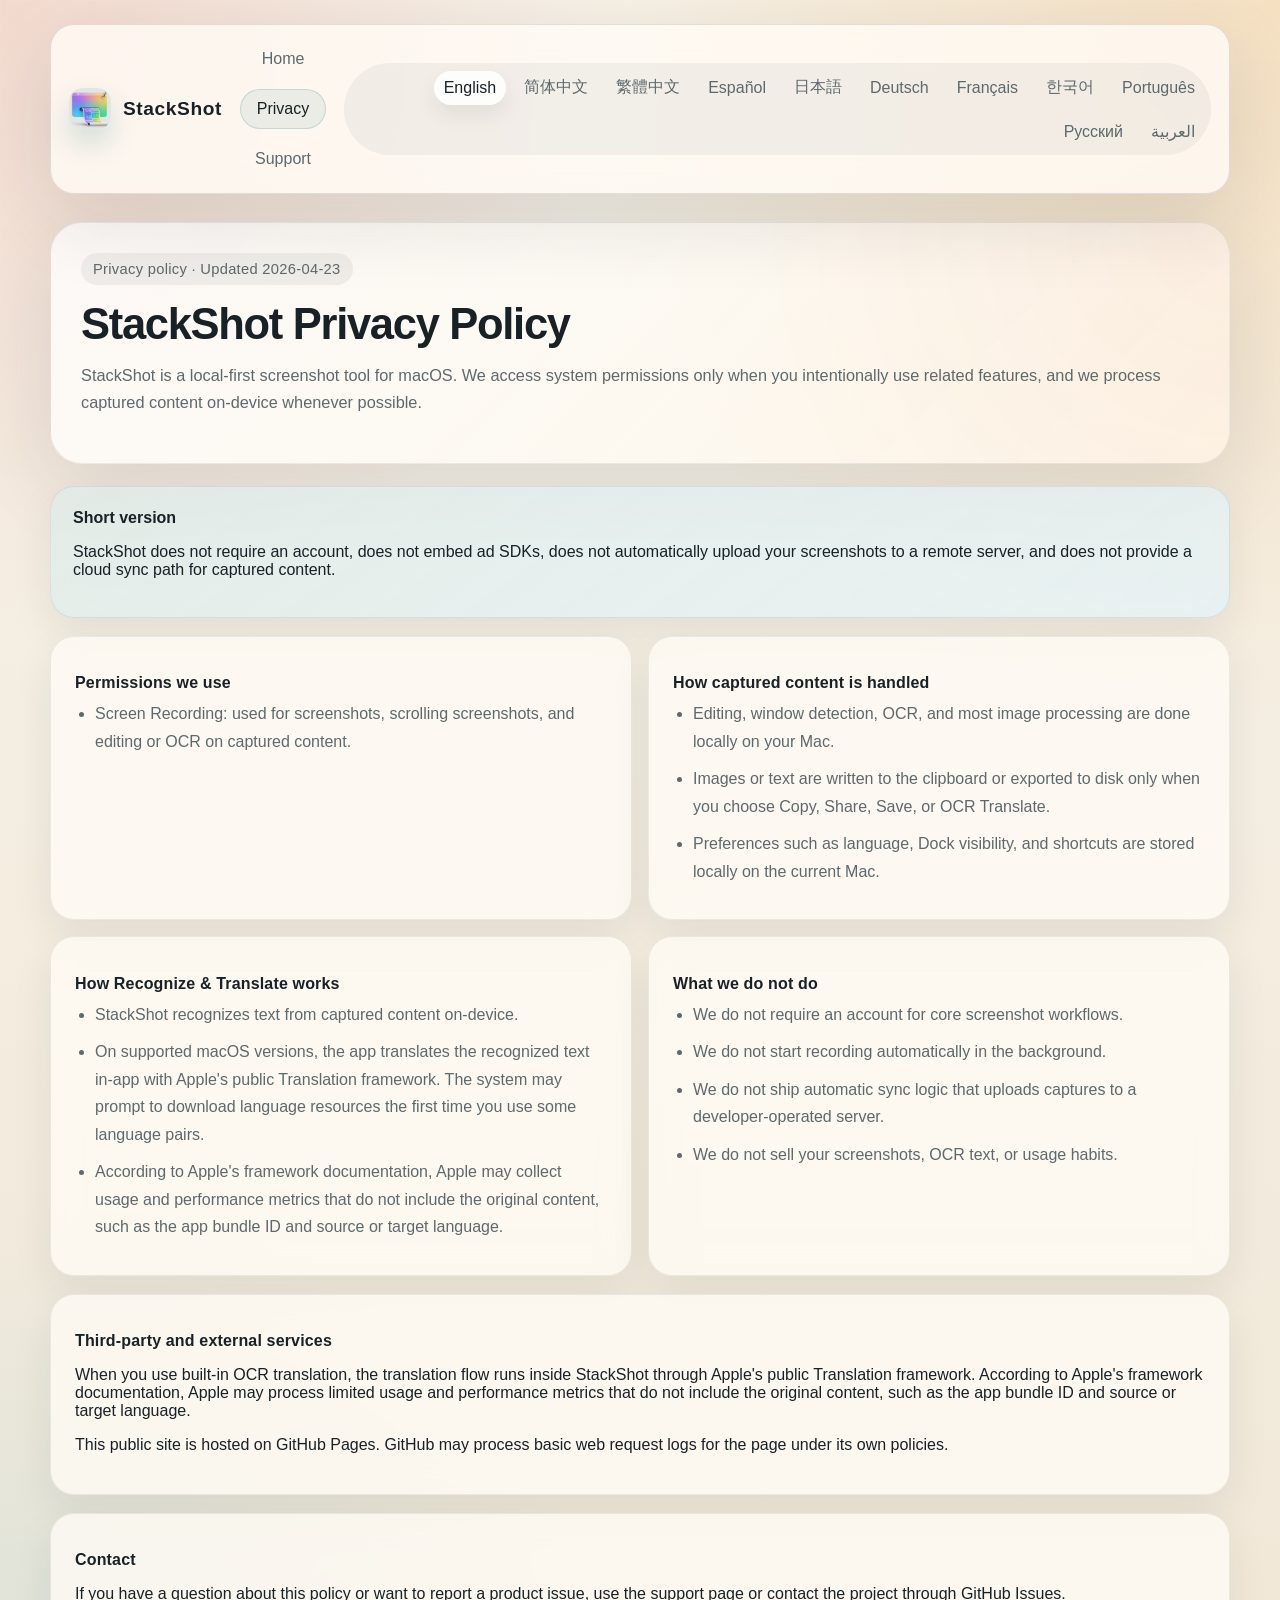
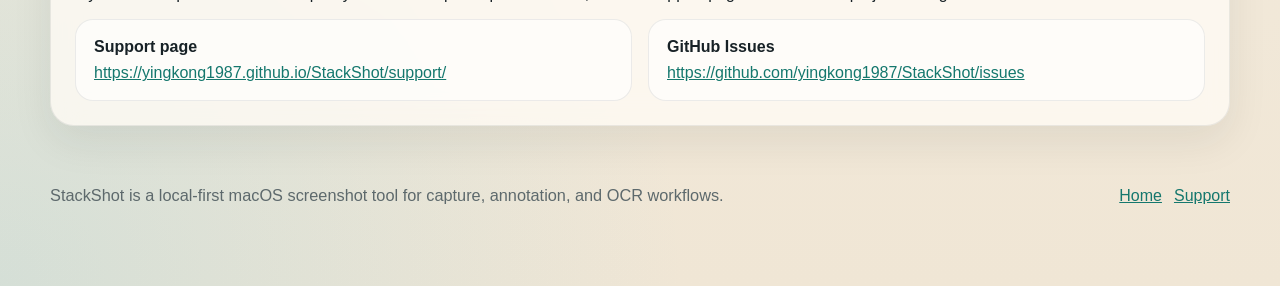
==== docs/privacy/index.html @ 7da74eba "feat: add Arabic site localization and reload language switching Agent-Logs-Url: https://github.com/" ====
<!doctype html>
<html lang="en">
<head>
  <meta charset="utf-8">
  <meta name="viewport" content="width=device-width, initial-scale=1">
  <meta name="description" content="Official StackShot privacy policy and public information.">
  <title>StackShot | Privacy Policy</title>
  <link rel="stylesheet" href="../assets/site.css">
  <script defer src="../assets/site.js"></script>
</head>
<body data-page="privacy" data-title-zh-Hans="StackShot | 隐私政策" data-title-zh-Hant="StackShot | 隱私政策" data-title-en="StackShot | Privacy Policy" data-title-es-ES="StackShot | Política de privacidad" data-title-ja="StackShot | プライバシーポリシー" data-title-de="StackShot | Datenschutzrichtlinie" data-title-fr="StackShot | Politique de confidentialité" data-title-ko="StackShot | 개인정보 처리방침" data-title-pt-BR="StackShot | Política de privacidade" data-title-ru="StackShot | Политика конфиденциальности" data-title-ar="StackShot | سياسة الخصوصية">
  <div class="page-shell">
    <header class="topbar">
      <a class="brand" href="../" data-lang-link>
        <span class="brand-logo"><img src="../assets/stackshot-logo.png" alt="StackShot logo"></span>
        <span class="brand-wordmark">StackShot</span>
      </a>
      <nav class="site-nav" aria-label="Primary">
        <a class="nav-link" href="../" data-lang-link data-copy-key="home">Home</a>
        <a class="nav-link" href="./" data-lang-link data-copy-key="privacy" aria-current="page">Privacy</a>
        <a class="nav-link" href="../support/" data-lang-link data-copy-key="support">Support</a>
      </nav>
      <div class="lang-switcher" data-language-switcher role="group" aria-label="Switch language">
        <span class="sr-only">Language</span>
        <button class="language-button" type="button" data-set-lang="en">English</button>
        <button class="language-button" type="button" data-set-lang="zh-Hans">简体中文</button>
        <button class="language-button" type="button" data-set-lang="zh-Hant">繁體中文</button>
        <button class="language-button" type="button" data-set-lang="es-ES">Español</button>
        <button class="language-button" type="button" data-set-lang="ja">日本語</button>
        <button class="language-button" type="button" data-set-lang="de">Deutsch</button>
        <button class="language-button" type="button" data-set-lang="fr">Français</button>
        <button class="language-button" type="button" data-set-lang="ko">한국어</button>
        <button class="language-button" type="button" data-set-lang="pt-BR">Português</button>
        <button class="language-button" type="button" data-set-lang="ru">Русский</button>
        <button class="language-button" type="button" data-set-lang="ar">العربية</button>
      </div>
    </header>

    <main>
      <section class="lang-panel" data-lang-panel="zh-Hans" hidden>
        <div class="page-heading">
          <div class="eyebrow">隐私政策 · 更新于 2026-04-23</div>
          <h1>StackShot 隐私政策</h1>
          <p>StackShot 是一款面向 macOS 的本地优先截图工具。我们尽量只在你主动触发相关功能时访问系统权限，并优先在设备本机处理截图内容。</p>
        </div>
        <section class="page-layout">
          <article class="callout">
            <strong>简要结论</strong>
            <p>StackShot 不要求创建账户，不内置广告 SDK，不自动把你的截图上传到远程服务器，也不提供网络同步截图内容的机制。</p>
          </article>
          <div class="policy-grid">
            <article class="policy-block">
              <h2>我们访问哪些权限</h2>
              <ul class="policy-list">
                <li>屏幕录制：用于截图、滚动截图，以及对已捕获内容进行后续编辑和 OCR。</li>
              </ul>
            </article>
            <article class="policy-block">
              <h2>我们如何处理截图内容</h2>
              <ul class="policy-list">
                <li>截图编辑、窗口识别、OCR 和大部分图像处理默认都在本机完成。</li>
                <li>只有在你点击复制、分享、保存或 OCR 翻译时，应用才会把图像或文字写入剪贴板或导出到你选择的位置。</li>
                <li>偏好设置例如语言、Dock 显示和快捷键只保存在当前 Mac 的本地偏好中。</li>
              </ul>
            </article>
            <article class="policy-block">
              <h2>“识别并翻译”如何工作</h2>
              <ul class="policy-list">
                <li>StackShot 会先在设备上识别截图中的文字。</li>
                <li>在支持的 macOS 版本中，应用会通过 Apple 官方 Translation 框架在应用内完成翻译；首次使用某些语言对时，系统可能提示下载语言资源。</li>
                <li>根据 Apple 的框架说明，Apple 可能会收集不包含原文内容的使用与性能指标，例如 App Bundle ID 与源/目标语言。</li>
              </ul>
            </article>
            <article class="policy-block">
              <h2>我们不会做的事</h2>
              <ul class="policy-list">
                <li>不会要求你注册账户来使用基本截图功能。</li>
                <li>不会在后台自动开始录屏。</li>
                <li>不会内置把截图上传到开发者服务器的自动同步逻辑。</li>
                <li>不会出售你的截图、OCR 文本或使用习惯数据。</li>
              </ul>
            </article>
          </div>
          <article class="page-panel">
            <h2>第三方与外部服务</h2>
            <p>当你使用内置 OCR 翻译时，翻译流程由 Apple 官方 Translation 框架在应用内执行。根据 Apple 的框架说明，Apple 可能处理不包含原文内容的使用与性能指标，例如 App Bundle ID 与源/目标语言。</p>
            <p>本公开页面托管在 GitHub Pages 上。访问本页面时，GitHub 可能会依据其自身政策处理基础的网页请求日志。</p>
          </article>
          <article class="page-panel">
            <h2>联系我们</h2>
            <p>如果你对本隐私政策有疑问，或需要提交与使用体验相关的问题，请访问支持页或通过 GitHub Issues 联系。</p>
            <div class="quick-links">
              <div class="link-card"><strong>支持页</strong><a href="https://yingkong1987.github.io/StackShot/support/">https://yingkong1987.github.io/StackShot/support/</a></div>
              <div class="link-card"><strong>GitHub Issues</strong><a href="https://github.com/yingkong1987/StackShot/issues">https://github.com/yingkong1987/StackShot/issues</a></div>
            </div>
          </article>
        </section>
      </section>

      <section class="lang-panel" data-lang-panel="zh-Hant" hidden>
        <div class="page-heading">
          <div class="eyebrow">隱私政策 · 更新於 2026-04-23</div>
          <h1>StackShot 隱私政策</h1>
          <p>StackShot 是一款面向 macOS 的本機優先截圖工具。我們只在你主動使用相關功能時存取系統權限，並優先在裝置本機處理截圖內容。</p>
        </div>
        <section class="page-layout">
          <article class="callout">
            <strong>簡要結論</strong>
            <p>StackShot 不要求建立帳號，不內建廣告 SDK，不會自動把你的截圖上傳到遠端伺服器，也不提供網路同步截圖內容的機制。</p>
          </article>
          <div class="policy-grid">
            <article class="policy-block">
              <h2>我們會使用哪些權限</h2>
              <ul class="policy-list">
                <li>螢幕錄製：用於截圖、捲動截圖，以及對已擷取內容進行後續編輯與 OCR。</li>
              </ul>
            </article>
            <article class="policy-block">
              <h2>我們如何處理截圖內容</h2>
              <ul class="policy-list">
                <li>截圖編輯、視窗辨識、OCR 與大部分影像處理預設都在本機完成。</li>
                <li>只有當你點擊複製、分享、儲存或 OCR 翻譯時，App 才會把影像或文字寫入剪貼簿，或匯出到你選擇的位置。</li>
                <li>偏好設定例如語言、Dock 顯示與快捷鍵只保存在目前這台 Mac 的本地偏好中。</li>
              </ul>
            </article>
            <article class="policy-block">
              <h2>「辨識並翻譯」如何運作</h2>
              <ul class="policy-list">
                <li>StackShot 會先在裝置上辨識截圖中的文字。</li>
                <li>在支援的 macOS 版本中，App 會透過 Apple 官方 Translation 框架在 App 內完成翻譯；首次使用某些語言配對時，系統可能提示下載語言資源。</li>
                <li>依 Apple 的框架說明，Apple 可能收集不包含原文內容的使用與效能指標，例如 App Bundle ID 與來源／目標語言。</li>
              </ul>
            </article>
            <article class="policy-block">
              <h2>我們不會做的事</h2>
              <ul class="policy-list">
                <li>不會要求你建立帳號才能使用基本截圖功能。</li>
                <li>不會在背景自動開始錄屏。</li>
                <li>不會內建把截圖上傳到開發者伺服器的自動同步邏輯。</li>
                <li>不會出售你的截圖、OCR 文字或使用習慣資料。</li>
              </ul>
            </article>
          </div>
          <article class="page-panel">
            <h2>第三方與外部服務</h2>
            <p>當你使用內建 OCR 翻譯時，翻譯流程會由 Apple 官方 Translation 框架在 App 內執行。依 Apple 的框架說明，Apple 可能處理不包含原文內容的使用與效能指標，例如 App Bundle ID 與來源／目標語言。</p>
            <p>本公開頁面託管於 GitHub Pages。造訪本頁面時，GitHub 可能會依其政策處理基礎的網頁請求日誌。</p>
          </article>
          <article class="page-panel">
            <h2>聯絡我們</h2>
            <p>如果你對這份隱私政策有疑問，或需要提交與使用體驗相關的問題，請造訪支援頁，或透過 GitHub Issues 聯絡。</p>
            <div class="quick-links">
              <div class="link-card"><strong>支援頁</strong><a href="https://yingkong1987.github.io/StackShot/support/">https://yingkong1987.github.io/StackShot/support/</a></div>
              <div class="link-card"><strong>GitHub Issues</strong><a href="https://github.com/yingkong1987/StackShot/issues">https://github.com/yingkong1987/StackShot/issues</a></div>
            </div>
          </article>
        </section>
      </section>

      <section class="lang-panel" data-lang-panel="en" hidden>
        <div class="page-heading">
          <div class="eyebrow">Privacy policy · Updated 2026-04-23</div>
          <h1>StackShot Privacy Policy</h1>
          <p>StackShot is a local-first screenshot tool for macOS. We access system permissions only when you intentionally use related features, and we process captured content on-device whenever possible.</p>
        </div>
        <section class="page-layout">
          <article class="callout">
            <strong>Short version</strong>
            <p>StackShot does not require an account, does not embed ad SDKs, does not automatically upload your screenshots to a remote server, and does not provide a cloud sync path for captured content.</p>
          </article>
          <div class="policy-grid">
            <article class="policy-block">
              <h2>Permissions we use</h2>
              <ul class="policy-list">
                <li>Screen Recording: used for screenshots, scrolling screenshots, and editing or OCR on captured content.</li>
              </ul>
            </article>
            <article class="policy-block">
              <h2>How captured content is handled</h2>
              <ul class="policy-list">
                <li>Editing, window detection, OCR, and most image processing are done locally on your Mac.</li>
                <li>Images or text are written to the clipboard or exported to disk only when you choose Copy, Share, Save, or OCR Translate.</li>
                <li>Preferences such as language, Dock visibility, and shortcuts are stored locally on the current Mac.</li>
              </ul>
            </article>
            <article class="policy-block">
              <h2>How Recognize &amp; Translate works</h2>
              <ul class="policy-list">
                <li>StackShot recognizes text from captured content on-device.</li>
                <li>On supported macOS versions, the app translates the recognized text in-app with Apple's public Translation framework. The system may prompt to download language resources the first time you use some language pairs.</li>
                <li>According to Apple's framework documentation, Apple may collect usage and performance metrics that do not include the original content, such as the app bundle ID and source or target language.</li>
              </ul>
            </article>
            <article class="policy-block">
              <h2>What we do not do</h2>
              <ul class="policy-list">
                <li>We do not require an account for core screenshot workflows.</li>
                <li>We do not start recording automatically in the background.</li>
                <li>We do not ship automatic sync logic that uploads captures to a developer-operated server.</li>
                <li>We do not sell your screenshots, OCR text, or usage habits.</li>
              </ul>
            </article>
          </div>
          <article class="page-panel">
            <h2>Third-party and external services</h2>
            <p>When you use built-in OCR translation, the translation flow runs inside StackShot through Apple's public Translation framework. According to Apple's framework documentation, Apple may process limited usage and performance metrics that do not include the original content, such as the app bundle ID and source or target language.</p>
            <p>This public site is hosted on GitHub Pages. GitHub may process basic web request logs for the page under its own policies.</p>
          </article>
          <article class="page-panel">
            <h2>Contact</h2>
            <p>If you have a question about this policy or want to report a product issue, use the support page or contact the project through GitHub Issues.</p>
            <div class="quick-links">
              <div class="link-card"><strong>Support page</strong><a href="https://yingkong1987.github.io/StackShot/support/">https://yingkong1987.github.io/StackShot/support/</a></div>
              <div class="link-card"><strong>GitHub Issues</strong><a href="https://github.com/yingkong1987/StackShot/issues">https://github.com/yingkong1987/StackShot/issues</a></div>
            </div>
          </article>
        </section>
      </section>

      <section class="lang-panel" data-lang-panel="ja" hidden>
        <div class="page-heading">
          <div class="eyebrow">プライバシーポリシー · 更新日 2026-04-23</div>
          <h1>StackShot プライバシーポリシー</h1>
          <p>StackShot は macOS 向けのローカル優先スクリーンショットツールです。関連機能をあなたが使うときだけシステム権限にアクセスし、可能な限り取得した内容をデバイス上で処理します。</p>
        </div>
        <section class="page-layout">
          <article class="callout">
            <strong>要点</strong>
            <p>StackShot はアカウント登録を要求せず、広告 SDK を組み込まず、取得したスクリーンショットを自動的に遠隔サーバーへ送信せず、クラウド同期機能も提供しません。</p>
          </article>
          <div class="policy-grid">
            <article class="policy-block">
              <h2>使用する権限</h2>
              <ul class="policy-list">
                <li>画面収録: スクリーンショット、スクロールキャプチャ、取得済み画像の編集や OCR に使用します。</li>
              </ul>
            </article>
            <article class="policy-block">
              <h2>取得した内容の扱い</h2>
              <ul class="policy-list">
                <li>編集、ウインドウ判定、OCR、ほとんどの画像処理はこの Mac 上で完結します。</li>
                <li>画像や文字をクリップボードへ書き込んだり、保存先へ書き出したりするのは、コピー、共有、保存、OCR 翻訳をあなたが選んだときだけです。</li>
                <li>言語設定、Dock 表示、ショートカットなどの設定は現在の Mac のローカル設定として保存されます。</li>
              </ul>
            </article>
            <article class="policy-block">
              <h2>「認識して翻訳」の動作</h2>
              <ul class="policy-list">
                <li>StackShot は取得した内容の文字をデバイス上で認識します。</li>
                <li>対応する macOS バージョンでは、Apple の公開 Translation フレームワークを使ってアプリ内で翻訳します。言語の組み合わせによっては、初回に言語リソースのダウンロードを求められる場合があります。</li>
                <li>Apple の説明によると、Apple は元の内容を含まない利用状況や性能指標（アプリの Bundle ID、元言語／対象言語など）を収集する場合があります。</li>
              </ul>
            </article>
            <article class="policy-block">
              <h2>行わないこと</h2>
              <ul class="policy-list">
                <li>基本的なスクリーンショット機能のためにアカウント作成を求めません。</li>
                <li>バックグラウンドで自動的に録画を始めません。</li>
                <li>取得内容を開発者運営サーバーへ自動アップロードする同期ロジックを組み込みません。</li>
                <li>スクリーンショット、OCR テキスト、利用傾向を販売しません。</li>
              </ul>
            </article>
          </div>
          <article class="page-panel">
            <h2>外部サービスについて</h2>
            <p>内蔵 OCR 翻訳を使う場合、翻訳処理は Apple の公開 Translation フレームワークを通じてアプリ内で行われます。Apple の説明によると、Apple は元の内容を含まない利用状況や性能指標（アプリの Bundle ID、元言語／対象言語など）を処理する場合があります。</p>
            <p>この公開サイトは GitHub Pages でホストされています。ページ閲覧時には、GitHub が自社ポリシーに従って基本的な Web リクエストログを処理する場合があります。</p>
          </article>
          <article class="page-panel">
            <h2>お問い合わせ</h2>
            <p>このポリシーについて質問がある場合や、製品上の問題を報告したい場合は、サポートページまたは GitHub Issues を利用してください。</p>
            <div class="quick-links">
              <div class="link-card"><strong>サポートページ</strong><a href="https://yingkong1987.github.io/StackShot/support/">https://yingkong1987.github.io/StackShot/support/</a></div>
              <div class="link-card"><strong>GitHub Issues</strong><a href="https://github.com/yingkong1987/StackShot/issues">https://github.com/yingkong1987/StackShot/issues</a></div>
            </div>
          </article>
        </section>
      </section>

      <section class="lang-panel" data-lang-panel="es-ES" hidden>
        <div class="page-heading">
          <div class="eyebrow">Política de privacidad · Actualizada 2026-04-23</div>
          <h1>Política de privacidad de StackShot</h1>
          <p>StackShot es una herramienta de capturas local-first para macOS. Accedemos a permisos del sistema solo cuando usas funciones relacionadas de forma intencionada y procesamos el contenido capturado en el dispositivo siempre que es posible.</p>
        </div>
        <section class="page-layout">
          <article class="callout">
            <strong>Resumen</strong>
            <p>StackShot no requiere una cuenta, no integra SDK publicitarios, no sube automáticamente tus capturas a un servidor remoto y no ofrece sincronización en la nube para el contenido capturado.</p>
          </article>
          <div class="policy-grid">
            <article class="policy-block">
              <h2>Permisos que usamos</h2>
              <ul class="policy-list">
                <li>Grabación de pantalla: se usa para capturas, capturas con desplazamiento y edición u OCR sobre el contenido capturado.</li>
              </ul>
            </article>
            <article class="policy-block">
              <h2>Cómo se maneja el contenido capturado</h2>
              <ul class="policy-list">
                <li>La edición, la detección de ventanas, el OCR y la mayor parte del procesamiento de imagen se realizan localmente en tu Mac.</li>
                <li>Las imágenes o el texto solo se escriben en el portapapeles o se exportan al disco cuando eliges Copiar, Compartir, Guardar o Traducir con OCR.</li>
                <li>Preferencias como idioma, visibilidad del Dock y atajos se guardan localmente en el Mac actual.</li>
              </ul>
            </article>
            <article class="policy-block">
              <h2>Cómo funciona Reconocer y traducir</h2>
              <ul class="policy-list">
                <li>StackShot reconoce en el dispositivo el texto del contenido capturado.</li>
                <li>En las versiones compatibles de macOS, la app traduce el texto reconocido dentro de la aplicación con el framework público Translation de Apple. El sistema puede pedir descargar recursos de idioma la primera vez que uses algunos pares.</li>
                <li>Según la documentación del framework de Apple, Apple puede recopilar métricas de uso y rendimiento que no incluyen el contenido original, como el identificador del bundle y el idioma de origen o destino.</li>
              </ul>
            </article>
            <article class="policy-block">
              <h2>Lo que no hacemos</h2>
              <ul class="policy-list">
                <li>No exigimos una cuenta para los flujos básicos de capturas.</li>
                <li>No empezamos a grabar automáticamente en segundo plano.</li>
                <li>No incorporamos lógica de sincronización automática que suba las capturas a un servidor operado por el desarrollador.</li>
                <li>No vendemos tus capturas, el texto OCR ni tus hábitos de uso.</li>
              </ul>
            </article>
          </div>
          <article class="page-panel">
            <h2>Servicios externos y de terceros</h2>
            <p>Cuando usas la traducción OCR integrada, el flujo se ejecuta dentro de StackShot mediante el framework público Translation de Apple. Según la documentación de Apple, Apple puede procesar métricas limitadas de uso y rendimiento que no incluyen el contenido original, como el identificador del bundle y el idioma de origen o destino.</p>
            <p>Este sitio público está alojado en GitHub Pages. GitHub puede procesar registros básicos de solicitudes web bajo sus propias políticas.</p>
          </article>
          <article class="page-panel">
            <h2>Contacto</h2>
            <p>Si tienes una pregunta sobre esta política o quieres informar de un problema del producto, usa la página de soporte o contacta con el proyecto a través de GitHub Issues.</p>
            <div class="quick-links">
              <div class="link-card"><strong>Página de soporte</strong><a href="https://yingkong1987.github.io/StackShot/support/">https://yingkong1987.github.io/StackShot/support/</a></div>
              <div class="link-card"><strong>GitHub Issues</strong><a href="https://github.com/yingkong1987/StackShot/issues">https://github.com/yingkong1987/StackShot/issues</a></div>
            </div>
          </article>
        </section>
      </section>


      <section class="lang-panel" data-lang-panel="de" hidden>
        <div class="page-heading">
          <div class="eyebrow">Datenschutzrichtlinie · Aktualisiert am 2026-04-23</div>
          <h1>StackShot Datenschutzrichtlinie</h1>
          <p>StackShot ist ein lokal orientiertes Screenshot-Tool für macOS. Wir greifen nur dann auf Systemberechtigungen zu, wenn du die entsprechenden Funktionen bewusst nutzt, und verarbeiten erfasste Inhalte nach Möglichkeit auf dem Gerät.</p>
        </div>
        <section class="page-layout">
          <article class="callout">
            <strong>Kurzfassung</strong>
            <p>StackShot verlangt kein Konto, bindet keine Werbe-SDKs ein, lädt deine Screenshots nicht automatisch auf einen entfernten Server hoch und bietet keinen Cloud-Sync-Pfad für erfasste Inhalte.</p>
          </article>
          <div class="policy-grid">
            <article class="policy-block">
              <h2>Welche Berechtigungen wir verwenden</h2>
              <ul class="policy-list">
                <li>Bildschirmaufnahme: für Screenshots, Scroll-Screenshots sowie Bearbeitung oder OCR auf erfassten Inhalten.</li>
              </ul>
            </article>
            <article class="policy-block">
              <h2>Wie erfasste Inhalte behandelt werden</h2>
              <ul class="policy-list">
                <li>Bearbeitung, Fenstererkennung, OCR und der Großteil der Bildverarbeitung erfolgen lokal auf deinem Mac.</li>
                <li>Bilder oder Text werden nur dann in die Zwischenablage geschrieben oder auf den Datenträger exportiert, wenn du Kopieren, Teilen, Sichern oder OCR-Übersetzen auswählst.</li>
                <li>Einstellungen wie Sprache, Dock-Sichtbarkeit und Kurzbefehle werden lokal auf dem aktuellen Mac gespeichert.</li>
              </ul>
            </article>
            <article class="policy-block">
              <h2>Wie Erkennen und Übersetzen funktioniert</h2>
              <ul class="policy-list">
                <li>StackShot erkennt Text aus erfassten Inhalten direkt auf dem Gerät.</li>
                <li>Auf unterstützten macOS-Versionen übersetzt die App den erkannten Text in der App mit Apples öffentlichem Translation-Framework. Beim ersten Verwenden mancher Sprachpaare kann das System Sprachressourcen herunterladen wollen.</li>
                <li>Laut Apples Dokumentation kann Apple Nutzungs- und Leistungsmetriken erfassen, die den ursprünglichen Inhalt nicht enthalten, etwa die Bundle-ID der App sowie Quell- oder Zielsprache.</li>
              </ul>
            </article>
            <article class="policy-block">
              <h2>Was wir nicht tun</h2>
              <ul class="policy-list">
                <li>Wir verlangen kein Konto für zentrale Screenshot-Abläufe.</li>
                <li>Wir starten keine Aufzeichnung automatisch im Hintergrund.</li>
                <li>Wir liefern keine automatische Synchronisationslogik aus, die Aufnahmen auf einen von Entwicklern betriebenen Server hochlädt.</li>
                <li>Wir verkaufen weder deine Screenshots noch OCR-Text oder Nutzungsgewohnheiten.</li>
              </ul>
            </article>
          </div>
          <article class="page-panel">
            <h2>Drittanbieter und externe Dienste</h2>
            <p>Wenn du die integrierte OCR-Übersetzung nutzt, läuft der Übersetzungsvorgang innerhalb von StackShot über Apples öffentliches Translation-Framework. Laut Apples Dokumentation kann Apple begrenzte Nutzungs- und Leistungsmetriken verarbeiten, die den ursprünglichen Inhalt nicht enthalten, etwa die Bundle-ID der App sowie Quell- oder Zielsprache.</p>
            <p>Diese öffentliche Website wird auf GitHub Pages gehostet. GitHub kann unter seinen eigenen Richtlinien grundlegende Web-Anfrageprotokolle verarbeiten.</p>
          </article>
          <article class="page-panel">
            <h2>Kontakt</h2>
            <p>Wenn du eine Frage zu dieser Richtlinie hast oder ein Produktproblem melden möchtest, nutze die Support-Seite oder kontaktiere das Projekt über GitHub Issues.</p>
            <div class="quick-links">
              <div class="link-card"><strong>Support-Seite</strong><a href="https://yingkong1987.github.io/StackShot/support/">https://yingkong1987.github.io/StackShot/support/</a></div>
              <div class="link-card"><strong>GitHub Issues</strong><a href="https://github.com/yingkong1987/StackShot/issues">https://github.com/yingkong1987/StackShot/issues</a></div>
            </div>
          </article>
        </section>
      </section>


      <section class="lang-panel" data-lang-panel="fr" hidden>
        <div class="page-heading">
          <div class="eyebrow">Politique de confidentialité · Mise à jour le 2026-04-23</div>
          <h1>Politique de confidentialité StackShot</h1>
          <p>StackShot est un outil de capture local-first pour macOS. Nous accédons aux autorisations système uniquement lorsque vous utilisez volontairement les fonctions concernées et nous traitons le contenu capturé sur l’appareil dès que possible.</p>
        </div>
        <section class="page-layout">
          <article class="callout">
            <strong>En bref</strong>
            <p>StackShot ne demande pas de compte, n’intègre pas de SDK publicitaires, ne téléverse pas automatiquement vos captures vers un serveur distant et ne propose pas de synchronisation cloud pour le contenu capturé.</p>
          </article>
          <div class="policy-grid">
            <article class="policy-block">
              <h2>Autorisations utilisées</h2>
              <ul class="policy-list">
                <li>Enregistrement de l’écran : utilisé pour les captures, les captures défilantes ainsi que l’édition ou l’OCR sur le contenu capturé.</li>
              </ul>
            </article>
            <article class="policy-block">
              <h2>Traitement du contenu capturé</h2>
              <ul class="policy-list">
                <li>L’édition, la détection de fenêtre, l’OCR et la majeure partie du traitement d’image sont réalisés localement sur votre Mac.</li>
                <li>Les images ou le texte ne sont écrits dans le presse-papiers ou exportés sur disque que lorsque vous choisissez Copier, Partager, Enregistrer ou Traduire par OCR.</li>
                <li>Les préférences comme la langue, la visibilité du Dock et les raccourcis sont stockées localement sur le Mac actuel.</li>
              </ul>
            </article>
            <article class="policy-block">
              <h2>Comment fonctionne Reconnaître et traduire</h2>
              <ul class="policy-list">
                <li>StackShot reconnaît le texte du contenu capturé directement sur l’appareil.</li>
                <li>Sur les versions compatibles de macOS, l’app traduit le texte reconnu dans l’application via le framework public Translation d’Apple. Le système peut demander le téléchargement de ressources linguistiques lors de la première utilisation de certaines paires.</li>
                <li>Selon la documentation du framework d’Apple, Apple peut collecter des métriques d’usage et de performance qui n’incluent pas le contenu d’origine, comme l’identifiant du bundle de l’app et la langue source ou cible.</li>
              </ul>
            </article>
            <article class="policy-block">
              <h2>Ce que nous ne faisons pas</h2>
              <ul class="policy-list">
                <li>Nous n’exigeons pas de compte pour les flux de capture principaux.</li>
                <li>Nous ne démarrons pas l’enregistrement automatiquement en arrière-plan.</li>
                <li>Nous n’intégrons pas de logique de synchronisation automatique qui envoie les captures vers un serveur exploité par le développeur.</li>
                <li>Nous ne vendons ni vos captures, ni le texte OCR, ni vos habitudes d’utilisation.</li>
              </ul>
            </article>
          </div>
          <article class="page-panel">
            <h2>Services tiers et externes</h2>
            <p>Lorsque vous utilisez la traduction OCR intégrée, le flux s’exécute dans StackShot via le framework public Translation d’Apple. Selon la documentation d’Apple, Apple peut traiter des métriques limitées d’usage et de performance qui n’incluent pas le contenu d’origine, comme l’identifiant du bundle de l’app et la langue source ou cible.</p>
            <p>Ce site public est hébergé sur GitHub Pages. GitHub peut traiter des journaux web de base selon ses propres politiques.</p>
          </article>
          <article class="page-panel">
            <h2>Contact</h2>
            <p>Si vous avez une question sur cette politique ou souhaitez signaler un problème produit, utilisez la page d’assistance ou contactez le projet via GitHub Issues.</p>
            <div class="quick-links">
              <div class="link-card"><strong>Page d’assistance</strong><a href="https://yingkong1987.github.io/StackShot/support/">https://yingkong1987.github.io/StackShot/support/</a></div>
              <div class="link-card"><strong>GitHub Issues</strong><a href="https://github.com/yingkong1987/StackShot/issues">https://github.com/yingkong1987/StackShot/issues</a></div>
            </div>
          </article>
        </section>
      </section>


      <section class="lang-panel" data-lang-panel="ko" hidden>
        <div class="page-heading">
          <div class="eyebrow">개인정보 처리방침 · 2026-04-23 업데이트</div>
          <h1>StackShot 개인정보 처리방침</h1>
          <p>StackShot은 macOS용 로컬 우선 스크린샷 도구입니다. 관련 기능을 사용자가 직접 사용할 때만 시스템 권한에 접근하며, 가능하면 캡처한 내용을 기기에서 처리합니다.</p>
        </div>
        <section class="page-layout">
          <article class="callout">
            <strong>요약</strong>
            <p>StackShot은 계정을 요구하지 않고, 광고 SDK를 포함하지 않으며, 스크린샷을 원격 서버에 자동 업로드하지 않고, 캡처 내용을 위한 클라우드 동기화 경로도 제공하지 않습니다.</p>
          </article>
          <div class="policy-grid">
            <article class="policy-block">
              <h2>사용하는 권한</h2>
              <ul class="policy-list">
                <li>화면 기록: 스크린샷, 스크롤 캡처, 캡처한 내용에 대한 편집 및 OCR에 사용됩니다.</li>
              </ul>
            </article>
            <article class="policy-block">
              <h2>캡처한 내용을 처리하는 방식</h2>
              <ul class="policy-list">
                <li>편집, 창 감지, OCR, 대부분의 이미지 처리는 현재 Mac에서 로컬로 수행됩니다.</li>
                <li>이미지나 텍스트는 사용자가 복사, 공유, 저장 또는 OCR 번역을 선택할 때만 클립보드에 쓰이거나 디스크로 내보내집니다.</li>
                <li>언어, Dock 표시, 단축키 같은 설정은 현재 Mac에 로컬로 저장됩니다.</li>
              </ul>
            </article>
            <article class="policy-block">
              <h2>인식 및 번역의 동작 방식</h2>
              <ul class="policy-list">
                <li>StackShot은 캡처한 내용의 텍스트를 기기에서 직접 인식합니다.</li>
                <li>지원되는 macOS 버전에서는 Apple의 공개 Translation 프레임워크를 사용해 앱 안에서 인식한 텍스트를 번역합니다. 일부 언어 쌍은 처음 사용할 때 언어 리소스 다운로드가 필요할 수 있습니다.</li>
                <li>Apple의 문서에 따르면 Apple은 원본 내용을 포함하지 않는 사용 및 성능 지표(앱 번들 ID, 원본/대상 언어 등)를 수집할 수 있습니다.</li>
              </ul>
            </article>
            <article class="policy-block">
              <h2>우리가 하지 않는 것</h2>
              <ul class="policy-list">
                <li>핵심 스크린샷 기능을 위해 계정을 요구하지 않습니다.</li>
                <li>백그라운드에서 자동으로 녹화를 시작하지 않습니다.</li>
                <li>캡처를 개발자 운영 서버로 업로드하는 자동 동기화 로직을 포함하지 않습니다.</li>
                <li>스크린샷, OCR 텍스트, 사용 습관 데이터를 판매하지 않습니다.</li>
              </ul>
            </article>
          </div>
          <article class="page-panel">
            <h2>외부 서비스 및 제3자</h2>
            <p>내장 OCR 번역을 사용할 때 번역 흐름은 Apple의 공개 Translation 프레임워크를 통해 StackShot 내부에서 실행됩니다. Apple 문서에 따르면 Apple은 원본 내용을 포함하지 않는 제한된 사용 및 성능 지표를 처리할 수 있습니다.</p>
            <p>이 공개 사이트는 GitHub Pages에 호스팅됩니다. GitHub는 자체 정책에 따라 기본 웹 요청 로그를 처리할 수 있습니다.</p>
          </article>
          <article class="page-panel">
            <h2>문의</h2>
            <p>이 정책에 관한 질문이 있거나 제품 문제를 제보하려면 지원 페이지를 사용하거나 GitHub Issues를 통해 프로젝트에 연락해 주세요.</p>
            <div class="quick-links">
              <div class="link-card"><strong>지원 페이지</strong><a href="https://yingkong1987.github.io/StackShot/support/">https://yingkong1987.github.io/StackShot/support/</a></div>
              <div class="link-card"><strong>GitHub Issues</strong><a href="https://github.com/yingkong1987/StackShot/issues">https://github.com/yingkong1987/StackShot/issues</a></div>
            </div>
          </article>
        </section>
      </section>


      <section class="lang-panel" data-lang-panel="pt-BR" hidden>
        <div class="page-heading">
          <div class="eyebrow">Política de privacidade · Atualizada em 2026-04-23</div>
          <h1>Política de privacidade do StackShot</h1>
          <p>O StackShot é uma ferramenta de captura local-first para macOS. Acessamos permissões do sistema apenas quando você usa intencionalmente os recursos relacionados e processamos o conteúdo capturado no dispositivo sempre que possível.</p>
        </div>
        <section class="page-layout">
          <article class="callout">
            <strong>Resumo</strong>
            <p>O StackShot não exige conta, não incorpora SDKs de anúncios, não envia automaticamente suas capturas para um servidor remoto e não oferece sincronização em nuvem para o conteúdo capturado.</p>
          </article>
          <div class="policy-grid">
            <article class="policy-block">
              <h2>Permissões que usamos</h2>
              <ul class="policy-list">
                <li>Gravação de Tela: usada para capturas, capturas com rolagem e edição ou OCR sobre o conteúdo capturado.</li>
              </ul>
            </article>
            <article class="policy-block">
              <h2>Como o conteúdo capturado é tratado</h2>
              <ul class="policy-list">
                <li>Edição, detecção de janelas, OCR e a maior parte do processamento de imagem acontecem localmente no seu Mac.</li>
                <li>Imagens ou texto só são gravados na área de transferência ou exportados para disco quando você escolhe Copiar, Compartilhar, Salvar ou Traduzir com OCR.</li>
                <li>Preferências como idioma, visibilidade do Dock e atalhos são armazenadas localmente no Mac atual.</li>
              </ul>
            </article>
            <article class="policy-block">
              <h2>Como funciona Reconhecer e traduzir</h2>
              <ul class="policy-list">
                <li>O StackShot reconhece o texto do conteúdo capturado no próprio dispositivo.</li>
                <li>Nas versões compatíveis do macOS, o app traduz o texto reconhecido dentro do aplicativo usando o framework público Translation da Apple. O sistema pode solicitar o download de recursos de idioma na primeira vez que você usar alguns pares.</li>
                <li>Segundo a documentação do framework da Apple, a Apple pode coletar métricas de uso e desempenho que não incluem o conteúdo original, como o identificador do app e o idioma de origem ou destino.</li>
              </ul>
            </article>
            <article class="policy-block">
              <h2>O que não fazemos</h2>
              <ul class="policy-list">
                <li>Não exigimos conta para os fluxos principais de captura.</li>
                <li>Não iniciamos gravações automaticamente em segundo plano.</li>
                <li>Não enviamos lógica de sincronização automática que faça upload das capturas para um servidor operado pelo desenvolvedor.</li>
                <li>Não vendemos suas capturas, texto OCR nem hábitos de uso.</li>
              </ul>
            </article>
          </div>
          <article class="page-panel">
            <h2>Serviços externos e de terceiros</h2>
            <p>Quando você usa a tradução OCR integrada, o fluxo roda dentro do StackShot por meio do framework público Translation da Apple. Segundo a documentação da Apple, a Apple pode processar métricas limitadas de uso e desempenho que não incluem o conteúdo original, como o identificador do app e o idioma de origem ou destino.</p>
            <p>Este site público é hospedado no GitHub Pages. O GitHub pode processar registros básicos de solicitações web sob suas próprias políticas.</p>
          </article>
          <article class="page-panel">
            <h2>Contato</h2>
            <p>Se você tiver dúvidas sobre esta política ou quiser relatar um problema do produto, use a página de suporte ou entre em contato com o projeto pelo GitHub Issues.</p>
            <div class="quick-links">
              <div class="link-card"><strong>Página de suporte</strong><a href="https://yingkong1987.github.io/StackShot/support/">https://yingkong1987.github.io/StackShot/support/</a></div>
              <div class="link-card"><strong>GitHub Issues</strong><a href="https://github.com/yingkong1987/StackShot/issues">https://github.com/yingkong1987/StackShot/issues</a></div>
            </div>
          </article>
        </section>
      </section>


      <section class="lang-panel" data-lang-panel="ru" hidden>
        <div class="page-heading">
          <div class="eyebrow">Политика конфиденциальности · Обновлено 2026-04-23</div>
          <h1>Политика конфиденциальности StackShot</h1>
          <p>StackShot — это локальный инструмент для скриншотов на macOS. Мы обращаемся к системным разрешениям только тогда, когда вы сами используете соответствующие функции, и по возможности обрабатываем захваченный контент прямо на устройстве.</p>
        </div>
        <section class="page-layout">
          <article class="callout">
            <strong>Коротко</strong>
            <p>StackShot не требует учётной записи, не содержит рекламных SDK, не загружает ваши снимки автоматически на удалённый сервер и не предлагает облачную синхронизацию для захваченного контента.</p>
          </article>
          <div class="policy-grid">
            <article class="policy-block">
              <h2>Какие разрешения мы используем</h2>
              <ul class="policy-list">
                <li>Запись экрана: используется для снимков, захвата с прокруткой, а также для редактирования и OCR на захваченном содержимом.</li>
              </ul>
            </article>
            <article class="policy-block">
              <h2>Как обрабатывается захваченный контент</h2>
              <ul class="policy-list">
                <li>Редактирование, определение окон, OCR и большая часть обработки изображений выполняются локально на вашем Mac.</li>
                <li>Изображения или текст записываются в буфер обмена или экспортируются на диск только когда вы выбираете Копировать, Поделиться, Сохранить или OCR-перевод.</li>
                <li>Настройки вроде языка, отображения Dock и горячих клавиш хранятся локально на текущем Mac.</li>
              </ul>
            </article>
            <article class="policy-block">
              <h2>Как работает «Распознать и перевести»</h2>
              <ul class="policy-list">
                <li>StackShot распознаёт текст в захваченном содержимом прямо на устройстве.</li>
                <li>На поддерживаемых версиях macOS приложение переводит распознанный текст внутри себя через публичный фреймворк Translation от Apple. При первом использовании некоторых языковых пар система может предложить загрузить языковые ресурсы.</li>
                <li>Согласно документации Apple, компания может собирать метрики использования и производительности, не содержащие исходного контента, например идентификатор пакета приложения и исходный или целевой язык.</li>
              </ul>
            </article>
            <article class="policy-block">
              <h2>Чего мы не делаем</h2>
              <ul class="policy-list">
                <li>Мы не требуем учётную запись для основных сценариев работы со скриншотами.</li>
                <li>Мы не начинаем запись автоматически в фоне.</li>
                <li>Мы не поставляем автоматическую синхронизацию, которая загружает снимки на сервер, управляемый разработчиком.</li>
                <li>Мы не продаём ваши снимки, OCR-текст или данные о привычках использования.</li>
              </ul>
            </article>
          </div>
          <article class="page-panel">
            <h2>Сторонние и внешние сервисы</h2>
            <p>Когда вы используете встроенный OCR-перевод, процесс выполняется внутри StackShot через публичный фреймворк Translation от Apple. Согласно документации Apple, компания может обрабатывать ограниченные метрики использования и производительности, не содержащие исходный контент, например идентификатор пакета приложения и исходный или целевой язык.</p>
            <p>Этот публичный сайт размещён на GitHub Pages. GitHub может обрабатывать базовые журналы веб-запросов в соответствии со своими правилами.</p>
          </article>
          <article class="page-panel">
            <h2>Контакты</h2>
            <p>Если у вас есть вопрос по этой политике или вы хотите сообщить о проблеме продукта, воспользуйтесь страницей поддержки или обратитесь к проекту через GitHub Issues.</p>
            <div class="quick-links">
              <div class="link-card"><strong>Страница поддержки</strong><a href="https://yingkong1987.github.io/StackShot/support/">https://yingkong1987.github.io/StackShot/support/</a></div>
              <div class="link-card"><strong>GitHub Issues</strong><a href="https://github.com/yingkong1987/StackShot/issues">https://github.com/yingkong1987/StackShot/issues</a></div>
            </div>
          </article>
        </section>
      </section>
      <section class="lang-panel" data-lang-panel="ar" hidden>
        <div class="page-heading">
          <div class="eyebrow">سياسة الخصوصية · آخر تحديث 2026-04-23</div>
          <h1>سياسة خصوصية StackShot</h1>
          <p>StackShot أداة لالتقاط الشاشة على macOS تضع المعالجة المحلية أولًا. لا نطلب أذونات النظام إلا عند استخدامك للميزات ذات الصلة، ونفضّل معالجة المحتوى الملتقط على جهازك قدر الإمكان.</p>
        </div>
        <section class="page-layout">
          <article class="callout">
            <strong>الخلاصة السريعة</strong>
            <p>لا يتطلب StackShot إنشاء حساب، ولا يتضمن حزم إعلانات، ولا يرفع لقطاتك تلقائيًا إلى خادم بعيد، ولا يوفر مزامنة سحابية لمحتوى اللقطات.</p>
          </article>
          <div class="policy-grid">
            <article class="policy-block">
              <h2>ما الأذونات التي نستخدمها</h2>
              <ul class="policy-list">
                <li>تسجيل الشاشة: يُستخدم لالتقاط الصور، واللقطات الطويلة بالتمرير، وكذلك للتحرير وOCR على المحتوى الملتقط.</li>
              </ul>
            </article>
            <article class="policy-block">
              <h2>كيف نتعامل مع المحتوى الملتقط</h2>
              <ul class="policy-list">
                <li>يتم تنفيذ تحرير اللقطات، والتعرّف على النوافذ، وOCR، ومعظم معالجة الصور محليًا على جهاز Mac الخاص بك.</li>
                <li>لا تُكتب الصور أو النصوص إلى الحافظة أو إلى ملف تصدير إلا عندما تختار النسخ أو المشاركة أو الحفظ أو ترجمة OCR.</li>
                <li>تُحفظ الإعدادات مثل اللغة، وإظهار Dock، واختصارات لوحة المفاتيح محليًا على جهاز Mac الحالي فقط.</li>
              </ul>
            </article>
            <article class="policy-block">
              <h2>كيف تعمل ميزة «التعرّف والترجمة»</h2>
              <ul class="policy-list">
                <li>يتعرّف StackShot أولًا على النص داخل المحتوى الملتقط مباشرة على الجهاز.</li>
                <li>على إصدارات macOS المدعومة، يترجم التطبيق النص المتعرّف عليه داخله عبر إطار Translation الرسمي من Apple. وقد يطلب النظام تنزيل موارد اللغة عند أول استخدام لبعض أزواج اللغات.</li>
                <li>وفقًا لوثائق Apple، قد تجمع الشركة مقاييس استخدام وأداء لا تتضمن المحتوى الأصلي، مثل معرّف حزمة التطبيق ولغة المصدر أو الهدف.</li>
              </ul>
            </article>
            <article class="policy-block">
              <h2>ما الذي لا نقوم به</h2>
              <ul class="policy-list">
                <li>لا نطلب حسابًا لاستخدام سيناريوهات اللقطات الأساسية.</li>
                <li>لا نبدأ تسجيل الشاشة تلقائيًا في الخلفية.</li>
                <li>لا نوفر منطق مزامنة تلقائي يرفع لقطاتك إلى خادم يديره المطور.</li>
                <li>لا نبيع لقطاتك أو نص OCR أو بيانات عادات الاستخدام.</li>
              </ul>
            </article>
          </div>
          <article class="page-panel">
            <h2>الأطراف الثالثة والخدمات الخارجية</h2>
            <p>عند استخدام ترجمة OCR المدمجة، تتم عملية الترجمة داخل StackShot عبر إطار Translation الرسمي من Apple. ووفقًا لوثائق Apple، قد تُعالج بعض مقاييس الاستخدام والأداء المحدودة التي لا تحتوي على النص الأصلي، مثل معرّف حزمة التطبيق ولغة المصدر أو الهدف.</p>
            <p>هذا الموقع العام مستضاف على GitHub Pages. وقد يعالج GitHub سجلات طلبات الويب الأساسية وفقًا لسياساته الخاصة.</p>
          </article>
          <article class="page-panel">
            <h2>التواصل معنا</h2>
            <p>إذا كان لديك سؤال حول هذه السياسة أو كنت تريد الإبلاغ عن مشكلة في المنتج، فانتقل إلى صفحة الدعم أو تواصل مع المشروع عبر GitHub Issues.</p>
            <div class="quick-links">
              <div class="link-card"><strong>صفحة الدعم</strong><a href="https://yingkong1987.github.io/StackShot/support/">https://yingkong1987.github.io/StackShot/support/</a></div>
              <div class="link-card"><strong>GitHub Issues</strong><a href="https://github.com/yingkong1987/StackShot/issues">https://github.com/yingkong1987/StackShot/issues</a></div>
            </div>
          </article>
        </section>
      </section>
    </main>

    <footer class="footer">
      <p class="footer-note" data-copy-key="footer">StackShot is a local-first macOS screenshot tool. This site is hosted on GitHub Pages.</p>
      <div class="footer-links">
        <a href="../" data-lang-link data-copy-key="home">Home</a>
        <a href="../support/" data-lang-link data-copy-key="support">Support</a>
      </div>
    </footer>
  </div>
</body>
</html>
---- docs/assets/site.css ----
:root {
  --bg: #f7f3ea;
  --bg-deep: #f0e6d5;
  --ink: #172126;
  --muted: #5d696c;
  --line: rgba(23, 33, 38, 0.12);
  --surface: rgba(255, 252, 245, 0.78);
  --surface-strong: rgba(255, 248, 237, 0.92);
  --amber: #ee9b32;
  --teal: #14776d;
  --coral: #df6651;
  --sky: #7ec8db;
  --shadow: 0 24px 80px rgba(23, 33, 38, 0.12);
  --radius-xl: 32px;
  --radius-lg: 24px;
  --radius-md: 18px;
  --radius-sm: 999px;
}

* {
  box-sizing: border-box;
}

html {
  scroll-behavior: smooth;
}

body {
  margin: 0;
  color: var(--ink);
  font-family: "Avenir Next", "PingFang SC", "Hiragino Sans GB", "Hiragino Sans", "Yu Gothic", "Noto Sans CJK JP", sans-serif;
  background:
    radial-gradient(circle at top left, rgba(223, 102, 81, 0.18), transparent 28%),
    radial-gradient(circle at top right, rgba(238, 155, 50, 0.22), transparent 32%),
    radial-gradient(circle at bottom left, rgba(126, 200, 219, 0.24), transparent 30%),
    linear-gradient(180deg, var(--bg) 0%, var(--bg-deep) 100%);
  min-height: 100vh;
}

body::before {
  content: "";
  position: fixed;
  inset: 0;
  pointer-events: none;
  background-image:
    linear-gradient(rgba(255, 255, 255, 0.28) 1px, transparent 1px),
    linear-gradient(90deg, rgba(255, 255, 255, 0.28) 1px, transparent 1px);
  background-size: 28px 28px;
  mask-image: linear-gradient(180deg, rgba(0, 0, 0, 0.2), transparent 75%);
}

a {
  color: inherit;
}

img {
  display: block;
  max-width: 100%;
}

.page-shell {
  width: min(1180px, calc(100% - 32px));
  margin: 0 auto;
  padding: 24px 0 64px;
  position: relative;
}

.topbar {
  position: sticky;
  top: 18px;
  z-index: 10;
  display: grid;
  grid-template-columns: auto 1fr auto;
  gap: 16px;
  align-items: center;
  padding: 14px 18px;
  border: 1px solid var(--line);
  border-radius: var(--radius-lg);
  background: rgba(255, 251, 244, 0.82);
  backdrop-filter: blur(18px);
  box-shadow: var(--shadow);
}

.brand {
  display: inline-flex;
  align-items: center;
  gap: 12px;
  text-decoration: none;
}

.brand-logo {
  width: 42px;
  height: 42px;
  border-radius: 14px;
  overflow: hidden;
  box-shadow: 0 14px 28px rgba(20, 119, 109, 0.18);
}

.brand-wordmark {
  font-family: "Avenir Next Condensed", "Avenir Next", "PingFang SC", sans-serif;
  font-size: 1.2rem;
  font-weight: 700;
  letter-spacing: 0.03em;
}

.site-nav {
  display: inline-flex;
  justify-content: center;
  gap: 10px;
  flex-wrap: wrap;
}

.nav-link,
.ghost-link,
.primary-link,
.language-button {
  border-radius: var(--radius-sm);
  border: 1px solid transparent;
  text-decoration: none;
  transition: transform 180ms ease, background-color 180ms ease, border-color 180ms ease, color 180ms ease;
}

.nav-link {
  padding: 10px 16px;
  color: var(--muted);
}

.nav-link:hover,
.nav-link[aria-current="page"] {
  color: var(--ink);
  border-color: rgba(20, 119, 109, 0.18);
  background: rgba(20, 119, 109, 0.08);
}

.lang-switcher {
  display: inline-flex;
  align-items: center;
  flex-wrap: wrap;
  justify-content: flex-end;
  gap: 8px;
  padding: 6px;
  border-radius: var(--radius-sm);
  background: rgba(23, 33, 38, 0.05);
}

.language-button {
  appearance: none;
  border: 0;
  background: transparent;
  color: var(--muted);
  padding: 8px 10px;
  cursor: pointer;
  font: inherit;
  min-width: 40px;
  white-space: nowrap;
}

.language-button:hover,
.language-button.is-active {
  background: rgba(255, 255, 255, 0.88);
  color: var(--ink);
  box-shadow: 0 10px 20px rgba(23, 33, 38, 0.08);
}

.lang-panel {
  display: none;
  animation: rise 360ms ease;
}

.lang-panel.is-active {
  display: block;
}

html[dir="rtl"] .lang-panel.is-active,
html[dir="rtl"] .footer {
  direction: rtl;
}

.hero {
  display: grid;
  grid-template-columns: minmax(0, 1.08fr) minmax(360px, 0.92fr);
  gap: 34px;
  padding: 40px;
  margin-top: 28px;
  border-radius: var(--radius-xl);
  border: 1px solid rgba(23, 33, 38, 0.08);
  background:
    radial-gradient(circle at top right, rgba(126, 200, 219, 0.24), transparent 30%),
    linear-gradient(135deg, rgba(255, 255, 255, 0.84), rgba(255, 247, 234, 0.76));
  box-shadow: var(--shadow);
  overflow: hidden;
  position: relative;
}

.hero::after {
  content: "";
  position: absolute;
  width: 320px;
  height: 320px;
  right: -80px;
  top: -110px;
  border-radius: 50%;
  background: radial-gradient(circle, rgba(238, 155, 50, 0.28), transparent 70%);
}

.hero-copy {
  position: relative;
  z-index: 1;
}

.hero-kicker {
  max-width: 60ch;
}

.eyebrow {
  display: inline-flex;
  align-items: center;
  gap: 8px;
  width: fit-content;
  padding: 8px 12px;
  border-radius: var(--radius-sm);
  background: rgba(23, 33, 38, 0.06);
  color: var(--muted);
  font-size: 0.92rem;
  letter-spacing: 0.02em;
}

.hero h1,
.page-heading h1 {
  margin: 18px 0 14px;
  font-family: "Avenir Next Condensed", "Avenir Next", "PingFang SC", sans-serif;
  font-size: clamp(2.25rem, 4vw, 4.6rem);
  line-height: 0.98;
  letter-spacing: -0.03em;
}

.hero p,
.page-heading p,
.card p,
.section-intro,
.policy-block p,
.faq-card p,
.support-card p,
.footer-note {
  color: var(--muted);
  font-size: 1.02rem;
  line-height: 1.68;
}

.button-row {
  display: flex;
  gap: 14px;
  flex-wrap: wrap;
  margin-top: 28px;
}

.hero-stats,
.feature-showcase,
.workflow-grid,
.trust-strip,
.resource-grid {
  display: grid;
  gap: 16px;
}

.hero-stats {
  grid-template-columns: repeat(3, minmax(0, 1fr));
  margin-top: 28px;
}

.stat-card,
.feature-panel,
.workflow-step,
.trust-card,
.resource-card {
  border: 1px solid rgba(23, 33, 38, 0.08);
  background: rgba(255, 252, 246, 0.72);
  backdrop-filter: blur(16px);
  border-radius: var(--radius-lg);
  box-shadow: 0 18px 44px rgba(23, 33, 38, 0.08);
}

.stat-card {
  padding: 18px;
}

.stat-label,
.section-kicker,
.feature-badge,
.workflow-index,
.stage-status {
  letter-spacing: 0.12em;
  text-transform: uppercase;
  font-size: 0.75rem;
  font-weight: 700;
}

.stat-label,
.section-kicker,
.feature-badge,
.workflow-index {
  color: var(--teal);
}

.stat-card strong,
.feature-panel h3,
.workflow-step h3,
.trust-card h3,
.resource-card h3 {
  display: block;
  margin: 10px 0 8px;
  font-size: 1.05rem;
}

.stat-card p,
.feature-panel p,
.workflow-step p,
.trust-card p,
.resource-card p {
  margin: 0;
  color: var(--muted);
  line-height: 1.7;
}

.primary-link,
.ghost-link,
.app-store-badge-link {
  display: inline-flex;
  align-items: center;
  justify-content: center;
}

.primary-link,
.ghost-link {
  min-height: 48px;
  padding: 0 18px;
  font-weight: 600;
}

.app-store-badge-link {
  line-height: 0;
}

.app-store-badge {
  height: 56px;
  width: auto;
}

.primary-link {
  background: linear-gradient(135deg, var(--teal), #24a193);
  color: white;
  box-shadow: 0 18px 34px rgba(20, 119, 109, 0.22);
}

.ghost-link {
  background: rgba(255, 255, 255, 0.55);
  border-color: rgba(23, 33, 38, 0.1);
}

.primary-link:hover,
.ghost-link:hover,
.nav-link:hover,
.language-button:hover {
  transform: translateY(-1px);
}

.hero-meta,
.quick-links,
.policy-grid,
.faq-grid,
.support-grid,
.feature-grid {
  display: grid;
  gap: 16px;
}

.hero-meta {
  grid-template-columns: repeat(3, minmax(0, 1fr));
  margin-top: 28px;
}

.meta-chip,
.card,
.policy-block,
.faq-card,
.support-card,
.callout,
.page-panel {
  border: 1px solid rgba(23, 33, 38, 0.08);
  background: var(--surface);
  backdrop-filter: blur(14px);
  border-radius: var(--radius-lg);
  box-shadow: 0 16px 40px rgba(23, 33, 38, 0.08);
}

.meta-chip {
  padding: 16px 18px;
}

.meta-chip strong,
.card h3,
.policy-block h2,
.faq-card h3,
.support-card h3,
.page-panel h2 {
  display: block;
  margin-bottom: 8px;
  font-size: 1rem;
  letter-spacing: 0.01em;
}

.hero-visual {
  position: relative;
  display: flex;
  align-items: center;
  justify-content: center;
  min-height: 460px;
}

.product-stage {
  position: relative;
  width: min(100%, 500px);
  padding: 12px 0 42px;
}

.product-stage::before,
.product-stage::after {
  content: "";
  position: absolute;
  border-radius: 50%;
  pointer-events: none;
}

.product-stage::before {
  width: 180px;
  height: 180px;
  right: -20px;
  top: 12px;
  background: radial-gradient(circle, rgba(20, 119, 109, 0.18), transparent 70%);
}

.product-stage::after {
  width: 160px;
  height: 160px;
  left: -30px;
  bottom: 18px;
  background: radial-gradient(circle, rgba(223, 102, 81, 0.16), transparent 70%);
}

.stage-window {
  position: relative;
  padding: 18px;
  border-radius: 32px;
  border: 1px solid rgba(23, 33, 38, 0.08);
  background:
    linear-gradient(160deg, rgba(255, 255, 255, 0.9), rgba(255, 247, 238, 0.72)),
    linear-gradient(135deg, rgba(20, 119, 109, 0.06), rgba(238, 155, 50, 0.12));
  box-shadow: 0 30px 70px rgba(23, 33, 38, 0.14);
  transform: rotate(3deg);
}

.stage-topbar {
  display: flex;
  align-items: center;
  justify-content: space-between;
  gap: 14px;
  padding: 2px 4px 16px;
}

.window-dots {
  display: inline-flex;
  gap: 8px;
}

.window-dot {
  width: 10px;
  height: 10px;
  border-radius: 50%;
}

.window-dot-coral {
  background: var(--coral);
}

.window-dot-amber {
  background: var(--amber);
}

.window-dot-teal {
  background: var(--teal);
}

.stage-status {
  color: rgba(23, 33, 38, 0.54);
}

.stage-body {
  display: grid;
  grid-template-columns: 54px minmax(0, 1fr);
  gap: 16px;
  align-items: stretch;
}

.stage-sidebar {
  display: grid;
  gap: 12px;
  align-content: start;
  padding-top: 10px;
}

.stage-tool {
  height: 42px;
  border-radius: 16px;
  border: 1px solid rgba(23, 33, 38, 0.08);
  background: rgba(20, 119, 109, 0.06);
  box-shadow: inset 0 1px 0 rgba(255, 255, 255, 0.46);
}

.stage-tool.is-active {
  background: linear-gradient(135deg, rgba(20, 119, 109, 0.22), rgba(126, 200, 219, 0.36));
}

.stage-main {
  display: grid;
  gap: 14px;
}

.stage-chip-row,
.stage-flow,
.feature-tags {
  display: flex;
  flex-wrap: wrap;
  gap: 10px;
}

.stage-chip,
.stage-flow span,
.feature-tags span {
  padding: 8px 12px;
  border-radius: var(--radius-sm);
  border: 1px solid rgba(23, 33, 38, 0.08);
  background: rgba(255, 255, 255, 0.72);
  font-size: 0.88rem;
}

.stage-canvas {
  position: relative;
  min-height: 320px;
  padding: 16px;
  border-radius: 26px;
  background: linear-gradient(180deg, rgba(237, 248, 246, 0.82), rgba(255, 246, 235, 0.74));
  overflow: hidden;
}

.canvas-sheet {
  position: relative;
  height: 100%;
  padding: 18px;
  border-radius: 20px;
  background: rgba(255, 255, 255, 0.9);
  box-shadow: inset 0 0 0 1px rgba(23, 33, 38, 0.06);
}

.sheet-block {
  height: 14px;
  border-radius: var(--radius-sm);
  margin-bottom: 12px;
  background: linear-gradient(90deg, rgba(20, 119, 109, 0.16), rgba(126, 200, 219, 0.4));
}

.sheet-block-wide {
  width: 82%;
}

.sheet-block-medium {
  width: 68%;
}

.sheet-block-short {
  width: 44%;
}

.sheet-block-tall {
  height: 120px;
  width: 100%;
  border-radius: 18px;
  background: linear-gradient(180deg, rgba(23, 33, 38, 0.06), rgba(20, 119, 109, 0.14));
  margin: 18px 0;
}

.annotation {
  position: absolute;
}

.annotation-ring {
  top: 44px;
  right: 18px;
  width: 92px;
  height: 92px;
  border-radius: 50%;
  border: 4px solid rgba(223, 102, 81, 0.9);
}

.annotation-highlight {
  top: 128px;
  left: 108px;
  width: 138px;
  height: 38px;
  border-radius: 12px;
  background: rgba(238, 155, 50, 0.34);
}

.annotation-arrow {
  left: 30px;
  bottom: 72px;
  width: 124px;
  height: 4px;
  background: var(--teal);
  border-radius: var(--radius-sm);
  transform: rotate(-18deg);
  transform-origin: left center;
}

.annotation-arrow::after {
  content: "";
  position: absolute;
  right: -2px;
  top: -5px;
  border-top: 7px solid transparent;
  border-bottom: 7px solid transparent;
  border-left: 14px solid var(--teal);
}

.stage-floating-note {
  position: absolute;
  right: -10px;
  bottom: 76px;
  max-width: 240px;
  padding: 16px 18px;
  border-radius: 24px;
  border: 1px solid rgba(23, 33, 38, 0.08);
  background: rgba(255, 251, 244, 0.92);
  box-shadow: 0 18px 44px rgba(23, 33, 38, 0.12);
}

.stage-floating-note strong {
  display: block;
  margin-bottom: 8px;
}

.stage-floating-note p {
  margin: 0;
  color: var(--muted);
  line-height: 1.6;
}

.stage-flow {
  position: absolute;
  left: 18px;
  bottom: 0;
}

.visual-card {
  position: relative;
  width: min(100%, 420px);
  padding: 22px;
  border-radius: 30px;
  background:
    linear-gradient(160deg, rgba(255, 255, 255, 0.88), rgba(255, 247, 238, 0.66)),
    linear-gradient(135deg, rgba(20, 119, 109, 0.08), rgba(238, 155, 50, 0.12));
  border: 1px solid rgba(23, 33, 38, 0.08);
  transform: rotate(3deg);
  box-shadow: 0 30px 60px rgba(23, 33, 38, 0.12);
}

.visual-card img {
  border-radius: 24px;
}

.visual-badge {
  position: absolute;
  left: -12px;
  bottom: 18px;
  max-width: 220px;
  padding: 14px 16px;
  border-radius: 22px;
  background: rgba(255, 251, 244, 0.92);
  border: 1px solid rgba(23, 33, 38, 0.08);
  box-shadow: 0 16px 40px rgba(23, 33, 38, 0.12);
}

.section {
  margin-top: 28px;
}

.home-section {
  margin-top: 32px;
}

.section-head {
  display: grid;
  grid-template-columns: minmax(0, 1fr) minmax(300px, 0.82fr);
  gap: 20px;
  align-items: end;
  margin-bottom: 18px;
}

.section-head h2 {
  margin: 0;
  font-family: "Avenir Next Condensed", "Avenir Next", "PingFang SC", sans-serif;
  font-size: clamp(1.8rem, 3vw, 3.2rem);
  line-height: 1.04;
  letter-spacing: -0.03em;
}

.section-kicker {
  margin: 0 0 8px;
}

.feature-showcase {
  grid-template-columns: repeat(2, minmax(0, 1fr));
}

.feature-panel,
.workflow-step,
.trust-card,
.resource-card {
  padding: 24px;
}

.feature-panel-primary {
  background:
    linear-gradient(145deg, rgba(20, 119, 109, 0.14), rgba(126, 200, 219, 0.18)),
    rgba(255, 252, 246, 0.76);
}

.feature-panel-wide {
  grid-column: 1 / -1;
}

.feature-badge {
  display: inline-flex;
  padding: 7px 10px;
  border-radius: var(--radius-sm);
  background: rgba(255, 255, 255, 0.76);
  border: 1px solid rgba(23, 33, 38, 0.08);
}

.feature-panel h3,
.workflow-step h3,
.trust-card h3,
.resource-card h3 {
  margin-bottom: 10px;
}

.feature-tags {
  margin-top: 18px;
}

.workflow-grid {
  grid-template-columns: repeat(4, minmax(0, 1fr));
}

.workflow-index {
  display: inline-flex;
  margin-bottom: 18px;
}

.trust-strip {
  grid-template-columns: repeat(3, minmax(0, 1fr));
}

.resource-grid {
  grid-template-columns: repeat(2, minmax(0, 1fr));
}

.secondary-link {
  display: inline-flex;
  align-items: center;
  min-height: 42px;
  margin-top: 18px;
  padding: 0 16px;
  border-radius: var(--radius-sm);
  border: 1px solid rgba(20, 119, 109, 0.18);
  background: rgba(20, 119, 109, 0.08);
  color: var(--teal);
  text-decoration: none;
  font-weight: 600;
  transition: transform 180ms ease, background-color 180ms ease, border-color 180ms ease;
}

.secondary-link:hover {
  transform: translateY(-1px);
  background: rgba(20, 119, 109, 0.12);
}

.feature-grid,
.policy-grid,
.faq-grid,
.support-grid {
  grid-template-columns: repeat(2, minmax(0, 1fr));
}

.card,
.policy-block,
.faq-card,
.support-card,
.page-panel {
  padding: 24px;
}

.page-heading {
  padding: 30px;
  margin-top: 28px;
  border-radius: var(--radius-xl);
  border: 1px solid rgba(23, 33, 38, 0.08);
  background:
    linear-gradient(135deg, rgba(255, 255, 255, 0.78), rgba(255, 247, 234, 0.74)),
    radial-gradient(circle at right top, rgba(223, 102, 81, 0.18), transparent 40%);
  box-shadow: var(--shadow);
}

.page-heading h1 {
  font-size: clamp(2rem, 3.4vw, 3.9rem);
}

.page-layout {
  display: grid;
  grid-template-columns: minmax(0, 1fr);
  gap: 18px;
  margin-top: 22px;
}

.policy-list,
.faq-list,
.support-list,
.simple-list {
  margin: 0;
  padding-left: 20px;
  color: var(--muted);
  line-height: 1.72;
}

.policy-list li,
.faq-list li,
.support-list li,
.simple-list li {
  margin-bottom: 10px;
}

.quick-links {
  grid-template-columns: repeat(2, minmax(0, 1fr));
}

.link-card {
  padding: 18px;
  border-radius: var(--radius-md);
  background: rgba(255, 255, 255, 0.62);
  border: 1px solid rgba(23, 33, 38, 0.08);
}

.link-card strong {
  display: block;
  margin-bottom: 8px;
}

.link-card a {
  color: var(--teal);
  word-break: break-word;
}

.callout {
  padding: 22px;
  background:
    linear-gradient(145deg, rgba(20, 119, 109, 0.1), rgba(126, 200, 219, 0.16)),
    rgba(255, 255, 255, 0.7);
}

.footer {
  display: flex;
  justify-content: space-between;
  gap: 16px;
  align-items: center;
  margin-top: 36px;
  padding: 20px 0 12px;
}

.footer-note {
  margin: 0;
}

.footer-links {
  display: inline-flex;
  gap: 12px;
  flex-wrap: wrap;
}

.footer-links a {
  color: var(--teal);
}

.sr-only {
  position: absolute;
  width: 1px;
  height: 1px;
  padding: 0;
  margin: -1px;
  overflow: hidden;
  clip: rect(0, 0, 0, 0);
  white-space: nowrap;
  border: 0;
}

@keyframes rise {
  from {
    opacity: 0;
    transform: translateY(10px);
  }

  to {
    opacity: 1;
    transform: translateY(0);
  }
}

@media (max-width: 980px) {
  .topbar,
  .hero {
    grid-template-columns: 1fr;
  }

  .site-nav {
    justify-content: flex-start;
  }

  .hero-meta,
  .feature-grid,
  .policy-grid,
  .faq-grid,
  .support-grid,
  .quick-links,
  .hero-stats,
  .feature-showcase,
  .workflow-grid,
  .trust-strip,
  .resource-grid,
  .section-head {
    grid-template-columns: 1fr;
  }

  .hero-visual {
    min-height: 320px;
  }

  .feature-panel-wide {
    grid-column: auto;
  }
}

@media (max-width: 640px) {
  .page-shell {
    width: min(100% - 20px, 1180px);
    padding-top: 14px;
  }

  .topbar,
  .hero,
  .page-heading,
  .card,
  .policy-block,
  .faq-card,
  .support-card,
  .page-panel,
  .feature-panel,
  .workflow-step,
  .trust-card,
  .resource-card {
    padding: 20px;
  }

  .lang-switcher {
    justify-content: space-between;
  }

  .language-button {
    min-width: 40px;
    padding: 8px;
  }

  .footer {
    flex-direction: column;
    align-items: flex-start;
  }

  .hero h1,
  .page-heading h1 {
    font-size: clamp(1.9rem, 10vw, 3rem);
  }

  .stage-window {
    transform: none;
  }

  .stage-body {
    grid-template-columns: 1fr;
  }

  .stage-sidebar {
    grid-auto-flow: column;
    grid-auto-columns: minmax(0, 1fr);
  }

  .stage-tool {
    height: 34px;
  }

  .stage-floating-note,
  .stage-flow {
    position: static;
    margin-top: 14px;
  }

  .product-stage {
    padding-bottom: 0;
  }
}
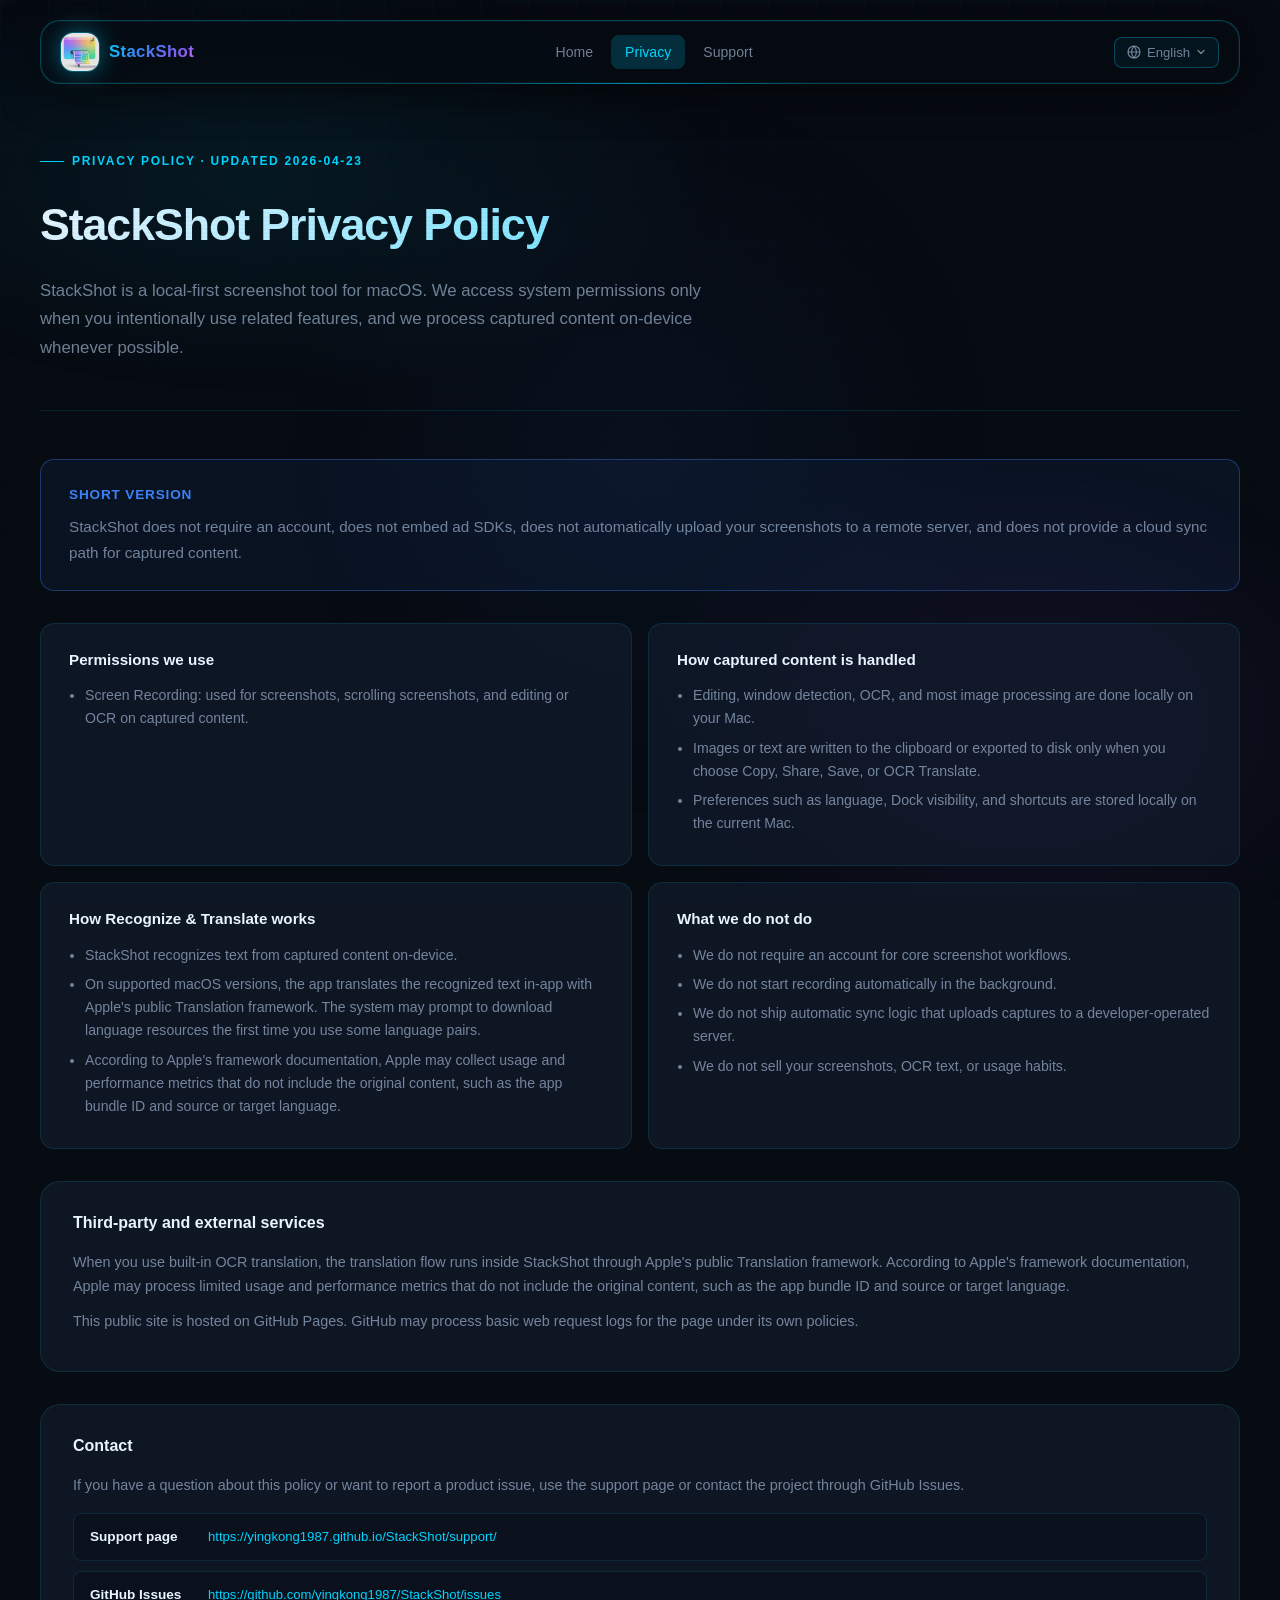
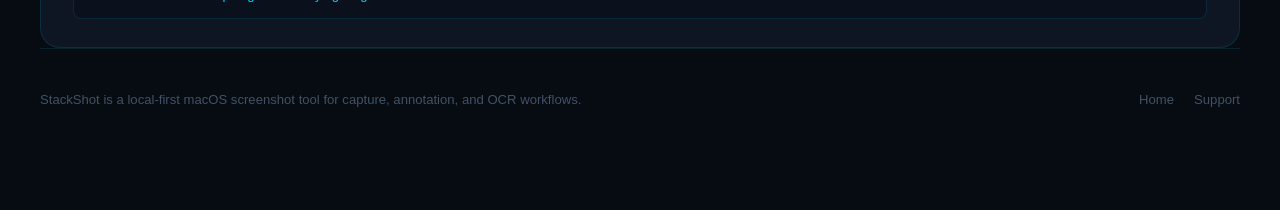
==== commit 02030c8c: "全新重构首页网站" ====
--- a/docs/privacy/index.html
+++ b/docs/privacy/index.html
@@ -8,7 +8,22 @@
   <link rel="stylesheet" href="../assets/site.css">
   <script defer src="../assets/site.js"></script>
 </head>
-<body data-page="privacy" data-title-zh-Hans="StackShot | 隐私政策" data-title-zh-Hant="StackShot | 隱私政策" data-title-en="StackShot | Privacy Policy" data-title-es-ES="StackShot | Política de privacidad" data-title-ja="StackShot | プライバシーポリシー" data-title-de="StackShot | Datenschutzrichtlinie" data-title-fr="StackShot | Politique de confidentialité" data-title-ko="StackShot | 개인정보 처리방침" data-title-pt-BR="StackShot | Política de privacidade" data-title-ru="StackShot | Политика конфиденциальности" data-title-ar="StackShot | سياسة الخصوصية">
+<body data-page="privacy"
+  data-title-zh-Hans="StackShot | 隐私政策"
+  data-title-zh-Hant="StackShot | 隱私政策"
+  data-title-en="StackShot | Privacy Policy"
+  data-title-es-ES="StackShot | Política de privacidad"
+  data-title-hi="StackShot | गोपनीयता नीति"
+  data-title-ar="StackShot | سياسة الخصوصية"
+  data-title-pt-BR="StackShot | Política de privacidade"
+  data-title-fr="StackShot | Politique de confidentialité"
+  data-title-ru="StackShot | Политика конфиденциальности"
+  data-title-de="StackShot | Datenschutzrichtlinie"
+  data-title-ja="StackShot | プライバシーポリシー"
+  data-title-ko="StackShot | 개인정보 처리방침"
+  data-title-id="StackShot | Kebijakan Privasi"
+  data-title-it="StackShot | Informativa sulla Privacy"
+  data-title-nl="StackShot | Privacybeleid">
   <div class="page-shell">
     <header class="topbar">
       <a class="brand" href="../" data-lang-link>
@@ -20,20 +35,7 @@
         <a class="nav-link" href="./" data-lang-link data-copy-key="privacy" aria-current="page">Privacy</a>
         <a class="nav-link" href="../support/" data-lang-link data-copy-key="support">Support</a>
       </nav>
-      <div class="lang-switcher" data-language-switcher role="group" aria-label="Switch language">
-        <span class="sr-only">Language</span>
-        <button class="language-button" type="button" data-set-lang="en">English</button>
-        <button class="language-button" type="button" data-set-lang="zh-Hans">简体中文</button>
-        <button class="language-button" type="button" data-set-lang="zh-Hant">繁體中文</button>
-        <button class="language-button" type="button" data-set-lang="es-ES">Español</button>
-        <button class="language-button" type="button" data-set-lang="ja">日本語</button>
-        <button class="language-button" type="button" data-set-lang="de">Deutsch</button>
-        <button class="language-button" type="button" data-set-lang="fr">Français</button>
-        <button class="language-button" type="button" data-set-lang="ko">한국어</button>
-        <button class="language-button" type="button" data-set-lang="pt-BR">Português</button>
-        <button class="language-button" type="button" data-set-lang="ru">Русский</button>
-        <button class="language-button" type="button" data-set-lang="ar">العربية</button>
-      </div>
+      <div data-language-switcher></div>
     </header>
 
     <main>
@@ -700,6 +702,96 @@
           </article>
         </section>
       </section>
+      </section>
+
+      <!-- Hindi -->
+      <section class="lang-panel" data-lang-panel="hi" hidden>
+        <div class="page-heading">
+          <div class="eyebrow">गोपनीयता नीति · 2026-04-23 को अपडेट किया गया</div>
+          <h1>StackShot गोपनीयता नीति</h1>
+          <p>StackShot macOS के लिए एक लोकल-फर्स्ट स्क्रीनशॉट टूल है। हम केवल तब सिस्टम अनुमतियों का उपयोग करते हैं जब आप संबंधित सुविधाओं का उपयोग करते हैं।</p>
+        </div>
+        <section class="page-layout">
+          <article class="callout">
+            <strong>संक्षिप्त संस्करण</strong>
+            <p>StackShot को किसी खाते की आवश्यकता नहीं है, विज्ञापन SDK शामिल नहीं करता, आपके स्क्रीनशॉट स्वचालित रूप से दूरस्थ सर्वर पर अपलोड नहीं करता।</p>
+          </article>
+          <div class="policy-grid">
+            <article class="policy-block"><h2>हम किन अनुमतियों का उपयोग करते हैं</h2><ul class="policy-list"><li>स्क्रीन रिकॉर्डिंग: स्क्रीनशॉट, स्क्रॉलिंग कैप्चर और OCR के लिए।</li></ul></article>
+            <article class="policy-block"><h2>कैप्चर की गई सामग्री कैसे संभाली जाती है</h2><ul class="policy-list"><li>संपादन, विंडो पहचान, OCR और छवि प्रसंस्करण स्थानीय रूप से।</li><li>छवियां या टेक्स्ट केवल तब क्लिपबोर्ड पर लिखे जाते हैं जब आप कॉपी, शेयर या सहेजें चुनते हैं।</li></ul></article>
+            <article class="policy-block"><h2>पहचानें और अनुवाद करें कैसे काम करता है</h2><ul class="policy-list"><li>StackShot डिवाइस पर टेक्स्ट पहचानता है।</li><li>समर्थित macOS संस्करणों पर Apple के Translation फ्रेमवर्क के माध्यम से।</li></ul></article>
+            <article class="policy-block"><h2>हम क्या नहीं करते</h2><ul class="policy-list"><li>मुख्य सुविधाओं के लिए खाते की आवश्यकता नहीं।</li><li>पृष्ठभूमि में स्वचालित रिकॉर्डिंग नहीं।</li><li>डेवलपर सर्वर पर स्वचालित अपलोड नहीं।</li><li>आपका डेटा नहीं बेचते।</li></ul></article>
+          </div>
+          <article class="page-panel"><h2>संपर्क</h2><p>यदि इस नीति के बारे में कोई प्रश्न है तो सहायता पृष्ठ या GitHub Issues पर संपर्क करें।</p><div class="quick-links"><div class="link-card"><strong>सहायता</strong><a href="https://yingkong1987.github.io/StackShot/support/">https://yingkong1987.github.io/StackShot/support/</a></div><div class="link-card"><strong>GitHub Issues</strong><a href="https://github.com/yingkong1987/StackShot/issues">https://github.com/yingkong1987/StackShot/issues</a></div></div></article>
+        </section>
+      </section>
+
+      <!-- Indonesian -->
+      <section class="lang-panel" data-lang-panel="id" hidden>
+        <div class="page-heading">
+          <div class="eyebrow">Kebijakan privasi · Diperbarui 2026-04-23</div>
+          <h1>Kebijakan Privasi StackShot</h1>
+          <p>StackShot adalah alat tangkapan layar lokal-pertama untuk macOS. Kami mengakses izin sistem hanya ketika Anda menggunakan fitur terkait.</p>
+        </div>
+        <section class="page-layout">
+          <article class="callout">
+            <strong>Versi singkat</strong>
+            <p>StackShot tidak memerlukan akun, tidak menyematkan SDK iklan, tidak mengupload tangkapan layar ke server jarak jauh secara otomatis.</p>
+          </article>
+          <div class="policy-grid">
+            <article class="policy-block"><h2>Izin yang kami gunakan</h2><ul class="policy-list"><li>Perekaman Layar: untuk tangkapan layar, tangkapan gulir, dan OCR.</li></ul></article>
+            <article class="policy-block"><h2>Cara konten yang diambil ditangani</h2><ul class="policy-list"><li>Pengeditan, deteksi jendela, OCR, dan pemrosesan gambar dilakukan secara lokal.</li><li>Gambar atau teks ditulis ke clipboard hanya saat Anda memilih Salin, Bagikan, atau Simpan.</li></ul></article>
+            <article class="policy-block"><h2>Cara Kenali &amp; Terjemahkan bekerja</h2><ul class="policy-list"><li>StackShot mengenali teks dari konten yang diambil di perangkat.</li><li>Pada versi macOS yang didukung, menggunakan framework Translation Apple.</li></ul></article>
+            <article class="policy-block"><h2>Yang tidak kami lakukan</h2><ul class="policy-list"><li>Tidak memerlukan akun untuk fitur utama.</li><li>Tidak merekam otomatis di latar belakang.</li><li>Tidak menyinkronkan ke server pengembang secara otomatis.</li><li>Tidak menjual data Anda.</li></ul></article>
+          </div>
+          <article class="page-panel"><h2>Kontak</h2><p>Jika ada pertanyaan tentang kebijakan ini, gunakan halaman dukungan atau GitHub Issues.</p><div class="quick-links"><div class="link-card"><strong>Halaman Dukungan</strong><a href="https://yingkong1987.github.io/StackShot/support/">https://yingkong1987.github.io/StackShot/support/</a></div><div class="link-card"><strong>GitHub Issues</strong><a href="https://github.com/yingkong1987/StackShot/issues">https://github.com/yingkong1987/StackShot/issues</a></div></div></article>
+        </section>
+      </section>
+
+      <!-- Italian -->
+      <section class="lang-panel" data-lang-panel="it" hidden>
+        <div class="page-heading">
+          <div class="eyebrow">Informativa sulla privacy · Aggiornata il 2026-04-23</div>
+          <h1>Informativa sulla Privacy di StackShot</h1>
+          <p>StackShot è uno strumento di screenshot locale-first per macOS. Accediamo alle autorizzazioni di sistema solo quando utilizzi le funzionalità correlate.</p>
+        </div>
+        <section class="page-layout">
+          <article class="callout">
+            <strong>Versione breve</strong>
+            <p>StackShot non richiede un account, non integra SDK pubblicitari, non carica automaticamente i tuoi screenshot su un server remoto.</p>
+          </article>
+          <div class="policy-grid">
+            <article class="policy-block"><h2>Autorizzazioni che utilizziamo</h2><ul class="policy-list"><li>Registrazione schermo: per screenshot, cattura scorrevole ed OCR.</li></ul></article>
+            <article class="policy-block"><h2>Come viene gestito il contenuto catturato</h2><ul class="policy-list"><li>Modifica, rilevamento finestre, OCR ed elaborazione immagini avvengono localmente.</li><li>Immagini o testo vengono scritti negli appunti solo quando scegli Copia, Condividi o Salva.</li></ul></article>
+            <article class="policy-block"><h2>Come funziona Riconosci e Traduci</h2><ul class="policy-list"><li>StackShot riconosce il testo sul dispositivo.</li><li>Nelle versioni macOS supportate, la traduzione avviene tramite il framework Translation di Apple.</li></ul></article>
+            <article class="policy-block"><h2>Cosa non facciamo</h2><ul class="policy-list"><li>Non richiediamo un account per le funzionalità principali.</li><li>Non registriamo automaticamente in background.</li><li>Non sincronizziamo con server del developer.</li><li>Non vendiamo i tuoi dati.</li></ul></article>
+          </div>
+          <article class="page-panel"><h2>Contatto</h2><p>Se hai domande su questa informativa, usa la pagina di supporto o GitHub Issues.</p><div class="quick-links"><div class="link-card"><strong>Pagina di Supporto</strong><a href="https://yingkong1987.github.io/StackShot/support/">https://yingkong1987.github.io/StackShot/support/</a></div><div class="link-card"><strong>GitHub Issues</strong><a href="https://github.com/yingkong1987/StackShot/issues">https://github.com/yingkong1987/StackShot/issues</a></div></div></article>
+        </section>
+      </section>
+
+      <!-- Dutch -->
+      <section class="lang-panel" data-lang-panel="nl" hidden>
+        <div class="page-heading">
+          <div class="eyebrow">Privacybeleid · Bijgewerkt op 2026-04-23</div>
+          <h1>Privacybeleid van StackShot</h1>
+          <p>StackShot is een lokaal-first screenshot-tool voor macOS. We hebben alleen toegang tot systeemmachtigingen wanneer u de betreffende functies gebruikt.</p>
+        </div>
+        <section class="page-layout">
+          <article class="callout">
+            <strong>Korte versie</strong>
+            <p>StackShot vereist geen account, integreert geen advertentie-SDK's, uploadt uw screenshots niet automatisch naar een externe server.</p>
+          </article>
+          <div class="policy-grid">
+            <article class="policy-block"><h2>Machtigingen die we gebruiken</h2><ul class="policy-list"><li>Schermopname: voor screenshots, schuivende opname en OCR.</li></ul></article>
+            <article class="policy-block"><h2>Hoe vastgelegde inhoud wordt verwerkt</h2><ul class="policy-list"><li>Bewerking, vensterdetectie, OCR en beeldverwerking lokaal op uw Mac.</li><li>Afbeeldingen of tekst worden naar het klembord geschreven alleen wanneer u Kopiëren, Delen of Opslaan kiest.</li></ul></article>
+            <article class="policy-block"><h2>Hoe Herkennen en Vertalen werkt</h2><ul class="policy-list"><li>StackShot herkent tekst op het apparaat.</li><li>Op ondersteunde macOS-versies via Apple's Translation-framework.</li></ul></article>
+            <article class="policy-block"><h2>Wat we niet doen</h2><ul class="policy-list"><li>We vereisen geen account voor kernfuncties.</li><li>We starten niet automatisch op de achtergrond op.</li><li>We synchroniseren niet met servers van de ontwikkelaar.</li><li>We verkopen uw gegevens niet.</li></ul></article>
+          </div>
+          <article class="page-panel"><h2>Contact</h2><p>Als u vragen heeft over dit beleid, gebruik dan de ondersteuningspagina of GitHub Issues.</p><div class="quick-links"><div class="link-card"><strong>Ondersteuningspagina</strong><a href="https://yingkong1987.github.io/StackShot/support/">https://yingkong1987.github.io/StackShot/support/</a></div><div class="link-card"><strong>GitHub Issues</strong><a href="https://github.com/yingkong1987/StackShot/issues">https://github.com/yingkong1987/StackShot/issues</a></div></div></article>
+        </section>
+      </section>
+
     </main>
 
     <footer class="footer">
--- a/docs/assets/site.css
+++ b/docs/assets/site.css
@@ -1,25 +1,54 @@
+/* ═══════════════════════════════════════════════════════════════
+   StackShot  ·  Futuristic Tech Theme  ·  2026
+   ═══════════════════════════════════════════════════════════════ */
+
 :root {
-  --bg: #f7f3ea;
-  --bg-deep: #f0e6d5;
-  --ink: #172126;
-  --muted: #5d696c;
-  --line: rgba(23, 33, 38, 0.12);
-  --surface: rgba(255, 252, 245, 0.78);
-  --surface-strong: rgba(255, 248, 237, 0.92);
-  --amber: #ee9b32;
-  --teal: #14776d;
-  --coral: #df6651;
-  --sky: #7ec8db;
-  --shadow: 0 24px 80px rgba(23, 33, 38, 0.12);
-  --radius-xl: 32px;
-  --radius-lg: 24px;
-  --radius-md: 18px;
-  --radius-sm: 999px;
-}
-
-* {
-  box-sizing: border-box;
-}
+  /* Core palette */
+  --bg:           #070b12;
+  --bg-panel:     #0d1420;
+  --bg-surface:   rgba(15, 22, 36, 0.72);
+  --bg-card:      rgba(18, 28, 46, 0.68);
+
+  /* Accent neon */
+  --cyan:         #00d4ff;
+  --cyan-dim:     rgba(0, 212, 255, 0.18);
+  --cyan-glow:    0 0 24px rgba(0, 212, 255, 0.45);
+  --blue:         #3b82f6;
+  --violet:       #8b5cf6;
+  --pink:         #e879f9;
+  --green:        #10b981;
+
+  /* Gradients */
+  --grad-hero:    linear-gradient(135deg, #00d4ff 0%, #3b82f6 40%, #8b5cf6 80%, #e879f9 100%);
+  --grad-card:    linear-gradient(135deg, rgba(0,212,255,0.06) 0%, rgba(59,130,246,0.08) 100%);
+  --grad-cta:     linear-gradient(135deg, #00d4ff 0%, #3b82f6 100%);
+
+  /* Typography */
+  --ink:          #e8f4ff;
+  --ink-dim:      rgba(200, 224, 255, 0.55);
+  --ink-muted:    rgba(160, 200, 240, 0.38);
+
+  /* Borders & dividers */
+  --border:       rgba(0, 212, 255, 0.12);
+  --border-strong:rgba(0, 212, 255, 0.28);
+
+  /* Radii */
+  --radius-xl: 28px;
+  --radius-lg: 20px;
+  --radius-md: 14px;
+  --radius-sm: 8px;
+
+  /* Shadows */
+  --shadow-sm:  0 2px 12px rgba(0,0,0,0.4);
+  --shadow-md:  0 8px 40px rgba(0,0,0,0.55);
+  --shadow-lg:  0 24px 80px rgba(0,0,0,0.7);
+
+  /* Motion */
+  --ease-spring: cubic-bezier(.34,1.56,.64,1);
+}
+
+/* ── Reset ──────────────────────────────────────────────────── */
+*, *::before, *::after { box-sizing: border-box; }
 
 html {
   scroll-behavior: smooth;
@@ -27,449 +56,448 @@
 
 body {
   margin: 0;
+  background: var(--bg);
   color: var(--ink);
-  font-family: "Avenir Next", "PingFang SC", "Hiragino Sans GB", "Hiragino Sans", "Yu Gothic", "Noto Sans CJK JP", sans-serif;
-  background:
-    radial-gradient(circle at top left, rgba(223, 102, 81, 0.18), transparent 28%),
-    radial-gradient(circle at top right, rgba(238, 155, 50, 0.22), transparent 32%),
-    radial-gradient(circle at bottom left, rgba(126, 200, 219, 0.24), transparent 30%),
-    linear-gradient(180deg, var(--bg) 0%, var(--bg-deep) 100%);
+  font-family: "SF Pro Display", "Inter", "Avenir Next",
+               "PingFang SC", "Hiragino Sans GB", "Hiragino Sans",
+               "Yu Gothic", "Noto Sans CJK JP", sans-serif;
+  line-height: 1.6;
   min-height: 100vh;
-}
-
+  overflow-x: hidden;
+}
+
+/* Animated background grid */
 body::before {
   content: "";
   position: fixed;
   inset: 0;
   pointer-events: none;
+  z-index: 0;
   background-image:
-    linear-gradient(rgba(255, 255, 255, 0.28) 1px, transparent 1px),
-    linear-gradient(90deg, rgba(255, 255, 255, 0.28) 1px, transparent 1px);
-  background-size: 28px 28px;
-  mask-image: linear-gradient(180deg, rgba(0, 0, 0, 0.2), transparent 75%);
-}
-
-a {
-  color: inherit;
-}
-
-img {
-  display: block;
-  max-width: 100%;
-}
-
+    linear-gradient(rgba(0,212,255,0.04) 1px, transparent 1px),
+    linear-gradient(90deg, rgba(0,212,255,0.04) 1px, transparent 1px);
+  background-size: 48px 48px;
+  mask-image: linear-gradient(180deg, rgba(0,0,0,0.6) 0%, transparent 70%);
+  animation: grid-drift 20s linear infinite;
+}
+
+@keyframes grid-drift {
+  0%   { background-position: 0 0; }
+  100% { background-position: 48px 48px; }
+}
+
+/* Ambient orbs */
+body::after {
+  content: "";
+  position: fixed;
+  inset: 0;
+  pointer-events: none;
+  z-index: 0;
+  background:
+    radial-gradient(ellipse 60% 40% at 20% 20%, rgba(0,212,255,0.07) 0%, transparent 60%),
+    radial-gradient(ellipse 50% 50% at 80% 80%, rgba(139,92,246,0.09) 0%, transparent 60%),
+    radial-gradient(ellipse 40% 60% at 50% 50%, rgba(59,130,246,0.05) 0%, transparent 70%);
+}
+
+a { color: inherit; text-decoration: none; }
+img { display: block; max-width: 100%; }
+
+/* ── Layout shell ───────────────────────────────────────────── */
 .page-shell {
-  width: min(1180px, calc(100% - 32px));
+  position: relative;
+  z-index: 1;
+  width: min(1200px, calc(100% - 32px));
   margin: 0 auto;
-  padding: 24px 0 64px;
-  position: relative;
-}
-
+  padding: 20px 0 80px;
+}
+
+/* ══════════════════════════════════════════════════════════════
+   TOP BAR
+   ══════════════════════════════════════════════════════════════ */
 .topbar {
   position: sticky;
-  top: 18px;
-  z-index: 10;
+  top: 16px;
+  z-index: 100;
   display: grid;
   grid-template-columns: auto 1fr auto;
   gap: 16px;
   align-items: center;
-  padding: 14px 18px;
-  border: 1px solid var(--line);
+  padding: 12px 20px;
+  border: 1px solid var(--border-strong);
   border-radius: var(--radius-lg);
-  background: rgba(255, 251, 244, 0.82);
-  backdrop-filter: blur(18px);
-  box-shadow: var(--shadow);
-}
-
+  background: rgba(7, 11, 18, 0.82);
+  backdrop-filter: blur(24px) saturate(180%);
+  box-shadow: var(--shadow-md), 0 0 0 1px rgba(0,212,255,0.06) inset;
+}
+
+/* Brand */
 .brand {
   display: inline-flex;
   align-items: center;
-  gap: 12px;
+  gap: 10px;
   text-decoration: none;
 }
 
 .brand-logo {
-  width: 42px;
-  height: 42px;
-  border-radius: 14px;
+  width: 38px;
+  height: 38px;
+  border-radius: 12px;
   overflow: hidden;
-  box-shadow: 0 14px 28px rgba(20, 119, 109, 0.18);
+  box-shadow: 0 0 0 1px var(--border-strong), var(--cyan-glow);
 }
 
 .brand-wordmark {
-  font-family: "Avenir Next Condensed", "Avenir Next", "PingFang SC", sans-serif;
-  font-size: 1.2rem;
-  font-weight: 700;
-  letter-spacing: 0.03em;
-}
-
+  font-size: 1.05rem;
+  font-weight: 700;
+  letter-spacing: 0.02em;
+  background: var(--grad-hero);
+  -webkit-background-clip: text;
+  background-clip: text;
+  color: transparent;
+}
+
+/* Nav */
 .site-nav {
-  display: inline-flex;
+  display: flex;
+  gap: 4px;
   justify-content: center;
-  gap: 10px;
-  flex-wrap: wrap;
-}
-
-.nav-link,
-.ghost-link,
-.primary-link,
-.language-button {
+}
+
+.nav-link {
+  padding: 6px 14px;
   border-radius: var(--radius-sm);
-  border: 1px solid transparent;
-  text-decoration: none;
-  transition: transform 180ms ease, background-color 180ms ease, border-color 180ms ease, color 180ms ease;
-}
-
-.nav-link {
-  padding: 10px 16px;
-  color: var(--muted);
+  font-size: 0.88rem;
+  font-weight: 500;
+  color: var(--ink-dim);
+  transition: color .2s, background .2s;
 }
 
 .nav-link:hover,
 .nav-link[aria-current="page"] {
+  color: var(--cyan);
+  background: var(--cyan-dim);
+}
+
+/* ── Language Dropdown ──────────────────────────────────────── */
+.lang-dropdown-wrap {
+  position: relative;
+}
+
+.lang-trigger {
+  display: flex;
+  align-items: center;
+  gap: 6px;
+  padding: 7px 12px;
+  border: 1px solid var(--border-strong);
+  border-radius: var(--radius-sm);
+  background: rgba(0,212,255,0.05);
+  color: var(--ink-dim);
+  font-size: 0.82rem;
+  font-weight: 500;
+  cursor: pointer;
+  transition: all .2s;
+  white-space: nowrap;
+  user-select: none;
+}
+
+.lang-trigger:hover {
+  border-color: var(--cyan);
+  color: var(--cyan);
+  background: var(--cyan-dim);
+}
+
+.lang-trigger svg {
+  flex-shrink: 0;
+  transition: transform .25s var(--ease-spring);
+}
+
+.lang-trigger.open svg {
+  transform: rotate(180deg);
+}
+
+.lang-menu {
+  position: absolute;
+  top: calc(100% + 8px);
+  right: 0;
+  min-width: 200px;
+  padding: 6px;
+  border: 1px solid var(--border-strong);
+  border-radius: var(--radius-md);
+  background: rgba(7, 11, 18, 0.96);
+  backdrop-filter: blur(24px);
+  box-shadow: var(--shadow-lg);
+  opacity: 0;
+  transform: translateY(-8px) scale(0.97);
+  pointer-events: none;
+  transition: opacity .2s ease, transform .25s var(--ease-spring);
+  z-index: 200;
+}
+
+.lang-menu.open {
+  opacity: 1;
+  transform: translateY(0) scale(1);
+  pointer-events: all;
+}
+
+.lang-option {
+  display: flex;
+  align-items: center;
+  gap: 10px;
+  width: 100%;
+  padding: 8px 12px;
+  border: none;
+  border-radius: var(--radius-sm);
+  background: transparent;
+  color: var(--ink-dim);
+  font-size: 0.85rem;
+  font-family: inherit;
+  cursor: pointer;
+  text-align: left;
+  transition: all .15s;
+}
+
+.lang-option:hover {
+  background: var(--cyan-dim);
   color: var(--ink);
-  border-color: rgba(20, 119, 109, 0.18);
-  background: rgba(20, 119, 109, 0.08);
-}
-
-.lang-switcher {
-  display: inline-flex;
-  align-items: center;
-  flex-wrap: wrap;
-  justify-content: flex-end;
-  gap: 8px;
-  padding: 6px;
-  border-radius: var(--radius-sm);
-  background: rgba(23, 33, 38, 0.05);
-}
-
-.language-button {
-  appearance: none;
+}
+
+.lang-option.active {
+  color: var(--cyan);
+  background: rgba(0,212,255,0.1);
+  font-weight: 600;
+}
+
+.lang-option .lang-native {
+  color: var(--ink-muted);
+  font-size: 0.78rem;
+}
+
+/* ── Screen-reader only ─────────────────────────────────────── */
+.sr-only {
+  position: absolute;
+  width: 1px; height: 1px;
+  padding: 0; margin: -1px;
+  overflow: hidden;
+  clip: rect(0,0,0,0);
+  white-space: nowrap;
   border: 0;
-  background: transparent;
-  color: var(--muted);
-  padding: 8px 10px;
-  cursor: pointer;
-  font: inherit;
-  min-width: 40px;
-  white-space: nowrap;
-}
-
-.language-button:hover,
-.language-button.is-active {
-  background: rgba(255, 255, 255, 0.88);
-  color: var(--ink);
-  box-shadow: 0 10px 20px rgba(23, 33, 38, 0.08);
-}
-
-.lang-panel {
-  display: none;
-  animation: rise 360ms ease;
-}
-
-.lang-panel.is-active {
-  display: block;
-}
-
-html[dir="rtl"] .lang-panel.is-active,
-html[dir="rtl"] .footer {
-  direction: rtl;
-}
-
+}
+
+/* ══════════════════════════════════════════════════════════════
+   HERO
+   ══════════════════════════════════════════════════════════════ */
 .hero {
   display: grid;
-  grid-template-columns: minmax(0, 1.08fr) minmax(360px, 0.92fr);
-  gap: 34px;
-  padding: 40px;
-  margin-top: 28px;
-  border-radius: var(--radius-xl);
-  border: 1px solid rgba(23, 33, 38, 0.08);
-  background:
-    radial-gradient(circle at top right, rgba(126, 200, 219, 0.24), transparent 30%),
-    linear-gradient(135deg, rgba(255, 255, 255, 0.84), rgba(255, 247, 234, 0.76));
-  box-shadow: var(--shadow);
-  overflow: hidden;
-  position: relative;
-}
-
-.hero::after {
-  content: "";
-  position: absolute;
-  width: 320px;
-  height: 320px;
-  right: -80px;
-  top: -110px;
-  border-radius: 50%;
-  background: radial-gradient(circle, rgba(238, 155, 50, 0.28), transparent 70%);
-}
-
-.hero-copy {
-  position: relative;
-  z-index: 1;
-}
-
-.hero-kicker {
-  max-width: 60ch;
+  grid-template-columns: 1fr 1fr;
+  gap: 48px;
+  align-items: center;
+  padding: 72px 0 80px;
 }
 
 .eyebrow {
   display: inline-flex;
   align-items: center;
   gap: 8px;
-  width: fit-content;
-  padding: 8px 12px;
+  font-size: 0.75rem;
+  font-weight: 600;
+  letter-spacing: 0.14em;
+  text-transform: uppercase;
+  color: var(--cyan);
+  margin-bottom: 18px;
+}
+
+.eyebrow::before {
+  content: "";
+  display: block;
+  width: 24px; height: 1px;
+  background: var(--cyan);
+  box-shadow: var(--cyan-glow);
+}
+
+.hero-copy h1 {
+  font-size: clamp(2rem, 4vw, 3.2rem);
+  font-weight: 800;
+  line-height: 1.15;
+  letter-spacing: -0.025em;
+  margin: 0 0 20px;
+  background: linear-gradient(135deg, #e8f4ff 0%, #a5d4ff 60%, var(--cyan) 100%);
+  -webkit-background-clip: text;
+  background-clip: text;
+  color: transparent;
+}
+
+.hero-kicker {
+  font-size: 1.05rem;
+  line-height: 1.7;
+  color: var(--ink-dim);
+  margin: 0 0 32px;
+  max-width: 520px;
+}
+
+/* ── Button row ─────────────────────────────────────────────── */
+.button-row {
+  display: flex;
+  flex-wrap: wrap;
+  gap: 12px;
+  align-items: center;
+  margin-bottom: 40px;
+}
+
+.app-store-badge-link { display: inline-block; }
+
+.app-store-badge {
+  height: 46px;
+  width: auto;
+  border-radius: 10px;
+  box-shadow: 0 0 0 1px var(--border-strong);
+  transition: transform .2s, box-shadow .2s;
+}
+
+.app-store-badge:hover {
+  transform: translateY(-2px);
+  box-shadow: 0 4px 20px rgba(0,212,255,0.3);
+}
+
+.primary-link {
+  display: inline-flex;
+  align-items: center;
+  gap: 6px;
+  padding: 11px 22px;
   border-radius: var(--radius-sm);
-  background: rgba(23, 33, 38, 0.06);
-  color: var(--muted);
-  font-size: 0.92rem;
-  letter-spacing: 0.02em;
-}
-
-.hero h1,
-.page-heading h1 {
-  margin: 18px 0 14px;
-  font-family: "Avenir Next Condensed", "Avenir Next", "PingFang SC", sans-serif;
-  font-size: clamp(2.25rem, 4vw, 4.6rem);
-  line-height: 0.98;
-  letter-spacing: -0.03em;
-}
-
-.hero p,
-.page-heading p,
-.card p,
-.section-intro,
-.policy-block p,
-.faq-card p,
-.support-card p,
-.footer-note {
-  color: var(--muted);
-  font-size: 1.02rem;
-  line-height: 1.68;
-}
-
-.button-row {
-  display: flex;
-  gap: 14px;
-  flex-wrap: wrap;
-  margin-top: 28px;
-}
-
-.hero-stats,
-.feature-showcase,
-.workflow-grid,
-.trust-strip,
-.resource-grid {
+  background: var(--grad-cta);
+  color: #000;
+  font-size: 0.9rem;
+  font-weight: 700;
+  letter-spacing: 0.01em;
+  transition: transform .2s, box-shadow .2s, opacity .2s;
+  box-shadow: 0 0 24px rgba(0,212,255,0.35);
+}
+
+.primary-link:hover {
+  transform: translateY(-2px);
+  box-shadow: 0 0 36px rgba(0,212,255,0.55);
+  opacity: 0.92;
+}
+
+.ghost-link {
+  display: inline-flex;
+  align-items: center;
+  gap: 6px;
+  padding: 10px 20px;
+  border: 1px solid var(--border-strong);
+  border-radius: var(--radius-sm);
+  color: var(--ink-dim);
+  font-size: 0.88rem;
+  font-weight: 500;
+  transition: all .2s;
+}
+
+.ghost-link:hover {
+  border-color: var(--cyan);
+  color: var(--cyan);
+  background: var(--cyan-dim);
+}
+
+.secondary-link {
+  display: inline-flex;
+  align-items: center;
+  gap: 6px;
+  color: var(--cyan);
+  font-size: 0.88rem;
+  font-weight: 600;
+  border-bottom: 1px solid transparent;
+  transition: border-color .2s;
+}
+
+.secondary-link:hover {
+  border-color: var(--cyan);
+}
+
+/* ── Hero stats ─────────────────────────────────────────────── */
+.hero-stats {
   display: grid;
-  gap: 16px;
-}
-
-.hero-stats {
-  grid-template-columns: repeat(3, minmax(0, 1fr));
-  margin-top: 28px;
-}
-
-.stat-card,
-.feature-panel,
-.workflow-step,
-.trust-card,
-.resource-card {
-  border: 1px solid rgba(23, 33, 38, 0.08);
-  background: rgba(255, 252, 246, 0.72);
-  backdrop-filter: blur(16px);
-  border-radius: var(--radius-lg);
-  box-shadow: 0 18px 44px rgba(23, 33, 38, 0.08);
+  grid-template-columns: repeat(3, 1fr);
+  gap: 12px;
 }
 
 .stat-card {
-  padding: 18px;
-}
-
-.stat-label,
-.section-kicker,
-.feature-badge,
-.workflow-index,
-.stage-status {
+  padding: 16px;
+  border: 1px solid var(--border);
+  border-radius: var(--radius-md);
+  background: var(--grad-card);
+  backdrop-filter: blur(12px);
+  transition: border-color .2s, transform .2s;
+}
+
+.stat-card:hover {
+  border-color: var(--border-strong);
+  transform: translateY(-2px);
+}
+
+.stat-label {
+  display: block;
+  font-size: 0.7rem;
+  font-weight: 700;
   letter-spacing: 0.12em;
   text-transform: uppercase;
-  font-size: 0.75rem;
-  font-weight: 700;
-}
-
-.stat-label,
-.section-kicker,
-.feature-badge,
-.workflow-index {
-  color: var(--teal);
-}
-
-.stat-card strong,
-.feature-panel h3,
-.workflow-step h3,
-.trust-card h3,
-.resource-card h3 {
+  color: var(--cyan);
+  margin-bottom: 6px;
+}
+
+.stat-card strong {
   display: block;
-  margin: 10px 0 8px;
-  font-size: 1.05rem;
-}
-
-.stat-card p,
-.feature-panel p,
-.workflow-step p,
-.trust-card p,
-.resource-card p {
-  margin: 0;
-  color: var(--muted);
-  line-height: 1.7;
-}
-
-.primary-link,
-.ghost-link,
-.app-store-badge-link {
-  display: inline-flex;
+  font-size: 0.9rem;
+  font-weight: 700;
+  color: var(--ink);
+  margin-bottom: 4px;
+}
+
+.stat-card p {
+  margin: 0;
+  font-size: 0.78rem;
+  color: var(--ink-muted);
+  line-height: 1.5;
+}
+
+/* ── Hero visual / Product stage ────────────────────────────── */
+.hero-visual {
+  display: flex;
+  justify-content: center;
   align-items: center;
-  justify-content: center;
-}
-
-.primary-link,
-.ghost-link {
-  min-height: 48px;
-  padding: 0 18px;
-  font-weight: 600;
-}
-
-.app-store-badge-link {
-  line-height: 0;
-}
-
-.app-store-badge {
-  height: 56px;
-  width: auto;
-}
-
-.primary-link {
-  background: linear-gradient(135deg, var(--teal), #24a193);
-  color: white;
-  box-shadow: 0 18px 34px rgba(20, 119, 109, 0.22);
-}
-
-.ghost-link {
-  background: rgba(255, 255, 255, 0.55);
-  border-color: rgba(23, 33, 38, 0.1);
-}
-
-.primary-link:hover,
-.ghost-link:hover,
-.nav-link:hover,
-.language-button:hover {
-  transform: translateY(-1px);
-}
-
-.hero-meta,
-.quick-links,
-.policy-grid,
-.faq-grid,
-.support-grid,
-.feature-grid {
-  display: grid;
-  gap: 16px;
-}
-
-.hero-meta {
-  grid-template-columns: repeat(3, minmax(0, 1fr));
-  margin-top: 28px;
-}
-
-.meta-chip,
-.card,
-.policy-block,
-.faq-card,
-.support-card,
-.callout,
-.page-panel {
-  border: 1px solid rgba(23, 33, 38, 0.08);
-  background: var(--surface);
-  backdrop-filter: blur(14px);
-  border-radius: var(--radius-lg);
-  box-shadow: 0 16px 40px rgba(23, 33, 38, 0.08);
-}
-
-.meta-chip {
-  padding: 16px 18px;
-}
-
-.meta-chip strong,
-.card h3,
-.policy-block h2,
-.faq-card h3,
-.support-card h3,
-.page-panel h2 {
-  display: block;
-  margin-bottom: 8px;
-  font-size: 1rem;
-  letter-spacing: 0.01em;
-}
-
-.hero-visual {
-  position: relative;
-  display: flex;
-  align-items: center;
-  justify-content: center;
-  min-height: 460px;
 }
 
 .product-stage {
   position: relative;
-  width: min(100%, 500px);
-  padding: 12px 0 42px;
-}
-
-.product-stage::before,
-.product-stage::after {
-  content: "";
-  position: absolute;
-  border-radius: 50%;
-  pointer-events: none;
-}
-
-.product-stage::before {
-  width: 180px;
-  height: 180px;
-  right: -20px;
-  top: 12px;
-  background: radial-gradient(circle, rgba(20, 119, 109, 0.18), transparent 70%);
-}
-
-.product-stage::after {
-  width: 160px;
-  height: 160px;
-  left: -30px;
-  bottom: 18px;
-  background: radial-gradient(circle, rgba(223, 102, 81, 0.16), transparent 70%);
+  width: 100%;
+  max-width: 500px;
 }
 
 .stage-window {
-  position: relative;
-  padding: 18px;
-  border-radius: 32px;
-  border: 1px solid rgba(23, 33, 38, 0.08);
-  background:
-    linear-gradient(160deg, rgba(255, 255, 255, 0.9), rgba(255, 247, 238, 0.72)),
-    linear-gradient(135deg, rgba(20, 119, 109, 0.06), rgba(238, 155, 50, 0.12));
-  box-shadow: 0 30px 70px rgba(23, 33, 38, 0.14);
-  transform: rotate(3deg);
+  border: 1px solid var(--border-strong);
+  border-radius: var(--radius-xl);
+  overflow: hidden;
+  background: var(--bg-panel);
+  box-shadow: var(--shadow-lg), 0 0 80px rgba(0,212,255,0.12);
+  animation: float 6s ease-in-out infinite;
+}
+
+@keyframes float {
+  0%, 100% { transform: translateY(0); }
+  50%       { transform: translateY(-10px); }
 }
 
 .stage-topbar {
   display: flex;
   align-items: center;
-  justify-content: space-between;
-  gap: 14px;
-  padding: 2px 4px 16px;
+  gap: 8px;
+  padding: 10px 16px;
+  background: rgba(0,212,255,0.04);
+  border-bottom: 1px solid var(--border);
 }
 
 .window-dots {
-  display: inline-flex;
-  gap: 8px;
+  display: flex;
+  gap: 6px;
 }
 
 .window-dot {
@@ -478,549 +506,881 @@
   border-radius: 50%;
 }
 
-.window-dot-coral {
-  background: var(--coral);
-}
-
-.window-dot-amber {
-  background: var(--amber);
-}
-
-.window-dot-teal {
-  background: var(--teal);
-}
+.window-dot-coral  { background: #ff5f57; box-shadow: 0 0 6px rgba(255,95,87,.6); }
+.window-dot-amber  { background: #febc2e; box-shadow: 0 0 6px rgba(254,188,46,.6); }
+.window-dot-teal   { background: #28c840; box-shadow: 0 0 6px rgba(40,200,64,.6); }
 
 .stage-status {
-  color: rgba(23, 33, 38, 0.54);
+  margin-left: auto;
+  font-size: 0.7rem;
+  font-weight: 600;
+  letter-spacing: 0.08em;
+  color: var(--cyan);
+  background: var(--cyan-dim);
+  padding: 2px 8px;
+  border-radius: 999px;
 }
 
 .stage-body {
   display: grid;
-  grid-template-columns: 54px minmax(0, 1fr);
-  gap: 16px;
-  align-items: stretch;
+  grid-template-columns: 44px 1fr;
+  min-height: 280px;
 }
 
 .stage-sidebar {
-  display: grid;
-  gap: 12px;
-  align-content: start;
-  padding-top: 10px;
+  display: flex;
+  flex-direction: column;
+  gap: 8px;
+  padding: 14px 8px;
+  background: rgba(0,0,0,0.2);
+  border-right: 1px solid var(--border);
 }
 
 .stage-tool {
-  height: 42px;
-  border-radius: 16px;
-  border: 1px solid rgba(23, 33, 38, 0.08);
-  background: rgba(20, 119, 109, 0.06);
-  box-shadow: inset 0 1px 0 rgba(255, 255, 255, 0.46);
+  display: block;
+  width: 28px;
+  height: 28px;
+  border-radius: 8px;
+  background: rgba(255,255,255,0.04);
+  border: 1px solid transparent;
+  transition: all .2s;
 }
 
 .stage-tool.is-active {
-  background: linear-gradient(135deg, rgba(20, 119, 109, 0.22), rgba(126, 200, 219, 0.36));
+  background: var(--cyan-dim);
+  border-color: var(--cyan);
+  box-shadow: var(--cyan-glow);
 }
 
 .stage-main {
-  display: grid;
-  gap: 14px;
-}
-
-.stage-chip-row,
-.stage-flow,
-.feature-tags {
-  display: flex;
-  flex-wrap: wrap;
-  gap: 10px;
-}
-
-.stage-chip,
-.stage-flow span,
-.feature-tags span {
-  padding: 8px 12px;
+  padding: 14px;
+}
+
+.stage-chip-row {
+  display: flex;
+  gap: 6px;
+  margin-bottom: 12px;
+}
+
+.stage-chip {
+  padding: 3px 10px;
+  border-radius: 999px;
+  font-size: 0.7rem;
+  font-weight: 600;
+  border: 1px solid var(--border-strong);
+  color: var(--ink-dim);
+  background: rgba(0,212,255,0.04);
+}
+
+.stage-chip:first-child {
+  background: var(--cyan-dim);
+  border-color: var(--cyan);
+  color: var(--cyan);
+}
+
+.stage-canvas {
   border-radius: var(--radius-sm);
-  border: 1px solid rgba(23, 33, 38, 0.08);
-  background: rgba(255, 255, 255, 0.72);
-  font-size: 0.88rem;
-}
-
-.stage-canvas {
-  position: relative;
-  min-height: 320px;
-  padding: 16px;
-  border-radius: 26px;
-  background: linear-gradient(180deg, rgba(237, 248, 246, 0.82), rgba(255, 246, 235, 0.74));
+  background: rgba(0,0,0,0.25);
+  border: 1px solid var(--border);
+  padding: 12px;
   overflow: hidden;
 }
 
 .canvas-sheet {
   position: relative;
+  display: flex;
+  flex-direction: column;
+  gap: 6px;
+}
+
+.sheet-block {
+  height: 10px;
+  border-radius: 999px;
+  background: rgba(255,255,255,0.07);
+  position: relative;
+  overflow: hidden;
+}
+
+.sheet-block::after {
+  content: "";
+  position: absolute;
+  left: -100%;
+  width: 40%;
   height: 100%;
-  padding: 18px;
-  border-radius: 20px;
-  background: rgba(255, 255, 255, 0.9);
-  box-shadow: inset 0 0 0 1px rgba(23, 33, 38, 0.06);
-}
-
-.sheet-block {
-  height: 14px;
-  border-radius: var(--radius-sm);
-  margin-bottom: 12px;
-  background: linear-gradient(90deg, rgba(20, 119, 109, 0.16), rgba(126, 200, 219, 0.4));
-}
-
-.sheet-block-wide {
-  width: 82%;
-}
-
-.sheet-block-medium {
-  width: 68%;
-}
-
-.sheet-block-short {
-  width: 44%;
-}
-
-.sheet-block-tall {
-  height: 120px;
-  width: 100%;
-  border-radius: 18px;
-  background: linear-gradient(180deg, rgba(23, 33, 38, 0.06), rgba(20, 119, 109, 0.14));
-  margin: 18px 0;
-}
+  background: linear-gradient(90deg, transparent, rgba(0,212,255,0.15), transparent);
+  animation: shimmer 3s ease-in-out infinite;
+}
+
+@keyframes shimmer {
+  0%   { left: -100%; }
+  60%, 100% { left: 150%; }
+}
+
+.sheet-block-wide   { width: 95%; animation-delay: 0s; }
+.sheet-block-medium { width: 70%; animation-delay: 0.4s; }
+.sheet-block-tall   { width: 55%; animation-delay: 0.8s; }
+.sheet-block-short  { width: 40%; animation-delay: 1.2s; }
 
 .annotation {
   position: absolute;
+  pointer-events: none;
 }
 
 .annotation-ring {
-  top: 44px;
-  right: 18px;
-  width: 92px;
-  height: 92px;
+  right: 10px;
+  top: 10px;
+  width: 32px;
+  height: 32px;
+  border: 2px solid var(--cyan);
   border-radius: 50%;
-  border: 4px solid rgba(223, 102, 81, 0.9);
+  box-shadow: var(--cyan-glow);
+  animation: pulse-ring 2.5s ease-in-out infinite;
+}
+
+@keyframes pulse-ring {
+  0%, 100% { transform: scale(1); opacity: .8; }
+  50%       { transform: scale(1.1); opacity: 1; }
 }
 
 .annotation-highlight {
-  top: 128px;
-  left: 108px;
-  width: 138px;
-  height: 38px;
-  border-radius: 12px;
-  background: rgba(238, 155, 50, 0.34);
+  left: 4px;
+  bottom: 4px;
+  width: 60px;
+  height: 8px;
+  background: rgba(232, 121, 249, 0.35);
+  border-radius: 2px;
+  animation: pulse-hl 3s ease-in-out infinite 0.8s;
+}
+
+@keyframes pulse-hl {
+  0%, 100% { opacity: .5; }
+  50%       { opacity: 1; }
 }
 
 .annotation-arrow {
-  left: 30px;
-  bottom: 72px;
-  width: 124px;
-  height: 4px;
-  background: var(--teal);
-  border-radius: var(--radius-sm);
-  transform: rotate(-18deg);
-  transform-origin: left center;
-}
-
-.annotation-arrow::after {
+  right: 20px;
+  bottom: 20px;
+  width: 2px;
+  height: 28px;
+  background: linear-gradient(180deg, var(--violet), transparent);
+  transform: rotate(30deg);
+  box-shadow: 0 0 8px var(--violet);
+  animation: arrow-drift 4s ease-in-out infinite 1.4s;
+}
+
+@keyframes arrow-drift {
+  0%, 100% { transform: rotate(30deg) translateY(0); }
+  50%       { transform: rotate(30deg) translateY(-3px); }
+}
+
+.stage-floating-note {
+  position: absolute;
+  right: -20px;
+  bottom: 80px;
+  width: 190px;
+  padding: 12px 14px;
+  border: 1px solid rgba(16,185,129,0.4);
+  border-radius: var(--radius-md);
+  background: rgba(7,11,18,0.9);
+  backdrop-filter: blur(16px);
+  box-shadow: 0 4px 24px rgba(0,0,0,.5), 0 0 0 1px rgba(16,185,129,0.1) inset;
+}
+
+.stage-floating-note strong {
+  display: block;
+  font-size: 0.8rem;
+  font-weight: 700;
+  color: var(--green);
+  margin-bottom: 4px;
+}
+
+.stage-floating-note p {
+  margin: 0;
+  font-size: 0.72rem;
+  color: var(--ink-dim);
+  line-height: 1.4;
+}
+
+.stage-flow {
+  position: absolute;
+  left: -10px;
+  bottom: -22px;
+  display: flex;
+  gap: 0;
+}
+
+.stage-flow span {
+  padding: 4px 12px;
+  font-size: 0.68rem;
+  font-weight: 700;
+  letter-spacing: 0.06em;
+  text-transform: uppercase;
+  color: var(--ink-muted);
+  background: var(--bg-panel);
+  border: 1px solid var(--border);
+  border-right: none;
+  position: relative;
+}
+
+.stage-flow span:first-child  { border-radius: 6px 0 0 6px; }
+.stage-flow span:last-child   { border-right: 1px solid var(--border); border-radius: 0 6px 6px 0; }
+.stage-flow span:nth-child(2) { color: var(--cyan); background: var(--cyan-dim); border-color: var(--cyan); }
+
+/* ══════════════════════════════════════════════════════════════
+   HOME SECTIONS
+   ══════════════════════════════════════════════════════════════ */
+.home-section {
+  padding: 80px 0;
+  border-top: 1px solid var(--border);
+}
+
+.section-head {
+  display: grid;
+  grid-template-columns: 1fr 1fr;
+  gap: 32px;
+  align-items: start;
+  margin-bottom: 48px;
+}
+
+.section-kicker {
+  font-size: 0.72rem;
+  font-weight: 700;
+  letter-spacing: 0.14em;
+  text-transform: uppercase;
+  color: var(--cyan);
+  margin: 0 0 10px;
+}
+
+.section-head h2 {
+  font-size: clamp(1.4rem, 2.8vw, 2rem);
+  font-weight: 800;
+  line-height: 1.2;
+  letter-spacing: -0.02em;
+  margin: 0;
+  background: linear-gradient(135deg, #e8f4ff, #a5d4ff);
+  -webkit-background-clip: text;
+  background-clip: text;
+  color: transparent;
+}
+
+.section-intro {
+  margin: 0;
+  font-size: 1rem;
+  color: var(--ink-dim);
+  line-height: 1.7;
+  align-self: center;
+}
+
+/* ── Feature showcase ────────────────────────────────────────── */
+.feature-showcase {
+  display: grid;
+  grid-template-columns: repeat(3, 1fr);
+  grid-template-rows: auto auto;
+  gap: 16px;
+}
+
+.feature-panel {
+  padding: 28px;
+  border: 1px solid var(--border);
+  border-radius: var(--radius-lg);
+  background: var(--bg-card);
+  backdrop-filter: blur(12px);
+  position: relative;
+  overflow: hidden;
+  transition: border-color .25s, transform .25s;
+}
+
+.feature-panel::before {
   content: "";
   position: absolute;
-  right: -2px;
-  top: -5px;
-  border-top: 7px solid transparent;
-  border-bottom: 7px solid transparent;
-  border-left: 14px solid var(--teal);
-}
-
-.stage-floating-note {
+  inset: 0;
+  background: var(--grad-card);
+  opacity: 0;
+  transition: opacity .25s;
+}
+
+.feature-panel:hover {
+  border-color: var(--border-strong);
+  transform: translateY(-3px);
+}
+
+.feature-panel:hover::before {
+  opacity: 1;
+}
+
+.feature-panel-wide {
+  grid-column: span 2;
+}
+
+.feature-badge {
+  display: inline-block;
+  font-size: 0.68rem;
+  font-weight: 700;
+  letter-spacing: 0.12em;
+  text-transform: uppercase;
+  color: var(--cyan);
+  background: var(--cyan-dim);
+  padding: 2px 8px;
+  border-radius: 999px;
+  border: 1px solid rgba(0,212,255,0.3);
+  margin-bottom: 12px;
+  position: relative;
+}
+
+.feature-panel h3 {
+  font-size: 1.1rem;
+  font-weight: 700;
+  margin: 0 0 10px;
+  color: var(--ink);
+  position: relative;
+}
+
+.feature-panel p {
+  font-size: 0.9rem;
+  color: var(--ink-dim);
+  margin: 0 0 16px;
+  line-height: 1.65;
+  position: relative;
+}
+
+.feature-tags {
+  display: flex;
+  flex-wrap: wrap;
+  gap: 6px;
+  position: relative;
+}
+
+.feature-tags span {
+  padding: 3px 10px;
+  border-radius: 999px;
+  font-size: 0.72rem;
+  font-weight: 600;
+  border: 1px solid var(--border);
+  color: var(--ink-muted);
+  background: rgba(255,255,255,0.03);
+}
+
+/* ── Workflow grid ────────────────────────────────────────────── */
+.workflow-grid {
+  display: grid;
+  grid-template-columns: repeat(4, 1fr);
+  gap: 16px;
+}
+
+.workflow-step {
+  padding: 28px 24px;
+  border: 1px solid var(--border);
+  border-radius: var(--radius-lg);
+  background: var(--bg-card);
+  position: relative;
+  overflow: hidden;
+  transition: border-color .25s, transform .25s;
+}
+
+.workflow-step:hover {
+  border-color: var(--border-strong);
+  transform: translateY(-2px);
+}
+
+.workflow-step::after {
+  content: "";
   position: absolute;
-  right: -10px;
-  bottom: 76px;
-  max-width: 240px;
-  padding: 16px 18px;
-  border-radius: 24px;
-  border: 1px solid rgba(23, 33, 38, 0.08);
-  background: rgba(255, 251, 244, 0.92);
-  box-shadow: 0 18px 44px rgba(23, 33, 38, 0.12);
-}
-
-.stage-floating-note strong {
+  top: 0;
+  left: 0;
+  right: 0;
+  height: 2px;
+  background: var(--grad-cta);
+  opacity: 0;
+  transition: opacity .25s;
+}
+
+.workflow-step:hover::after {
+  opacity: 1;
+}
+
+.workflow-index {
   display: block;
+  font-size: 2.5rem;
+  font-weight: 900;
+  line-height: 1;
+  color: transparent;
+  background: var(--grad-hero);
+  -webkit-background-clip: text;
+  background-clip: text;
+  margin-bottom: 14px;
+  font-variant-numeric: tabular-nums;
+}
+
+.workflow-step h3 {
+  font-size: 1rem;
+  font-weight: 700;
+  margin: 0 0 8px;
+  color: var(--ink);
+}
+
+.workflow-step p {
+  margin: 0;
+  font-size: 0.87rem;
+  color: var(--ink-dim);
+  line-height: 1.6;
+}
+
+/* ── Trust strip ─────────────────────────────────────────────── */
+.trust-strip {
+  display: grid;
+  grid-template-columns: repeat(3, 1fr);
+  gap: 16px;
+}
+
+.trust-card {
+  padding: 28px;
+  border: 1px solid var(--border);
+  border-radius: var(--radius-lg);
+  background: var(--bg-card);
+  position: relative;
+  overflow: hidden;
+  transition: border-color .25s, transform .25s;
+}
+
+.trust-card:hover {
+  border-color: var(--border-strong);
+  transform: translateY(-2px);
+}
+
+.trust-card::before {
+  content: "";
+  position: absolute;
+  top: -1px; left: 20px;
+  width: 60px; height: 2px;
+  background: var(--grad-cta);
+  border-radius: 0 0 999px 999px;
+}
+
+.trust-card h3 {
+  font-size: 1rem;
+  font-weight: 700;
+  color: var(--ink);
+  margin: 0 0 10px;
+}
+
+.trust-card p {
+  font-size: 0.87rem;
+  color: var(--ink-dim);
+  margin: 0;
+  line-height: 1.6;
+}
+
+/* ── Resource grid ───────────────────────────────────────────── */
+.resource-grid {
+  display: grid;
+  grid-template-columns: repeat(4, 1fr);
+  gap: 16px;
+}
+
+.resource-card {
+  padding: 28px 24px;
+  border: 1px solid var(--border);
+  border-radius: var(--radius-lg);
+  background: var(--bg-card);
+  display: flex;
+  flex-direction: column;
+  gap: 10px;
+  transition: border-color .25s, transform .25s;
+}
+
+.resource-card:hover {
+  border-color: var(--border-strong);
+  transform: translateY(-2px);
+}
+
+.resource-card h3 {
+  font-size: 0.95rem;
+  font-weight: 700;
+  color: var(--ink);
+  margin: 0;
+}
+
+.resource-card p {
+  font-size: 0.85rem;
+  color: var(--ink-dim);
+  margin: 0;
+  line-height: 1.6;
+  flex: 1;
+}
+
+/* ══════════════════════════════════════════════════════════════
+   FOOTER
+   ══════════════════════════════════════════════════════════════ */
+.footer {
+  border-top: 1px solid var(--border);
+  padding: 40px 0 20px;
+  display: flex;
+  justify-content: space-between;
+  align-items: center;
+  gap: 24px;
+  flex-wrap: wrap;
+}
+
+.footer-note {
+  margin: 0;
+  font-size: 0.82rem;
+  color: var(--ink-muted);
+}
+
+.footer-links {
+  display: flex;
+  gap: 20px;
+}
+
+.footer-links a {
+  font-size: 0.82rem;
+  color: var(--ink-muted);
+  transition: color .2s;
+}
+
+.footer-links a:hover {
+  color: var(--cyan);
+}
+
+/* ══════════════════════════════════════════════════════════════
+   INNER PAGES (Privacy / Support)
+   ══════════════════════════════════════════════════════════════ */
+.page-heading {
+  padding: 60px 0 48px;
+  border-bottom: 1px solid var(--border);
+  margin-bottom: 48px;
+}
+
+.page-heading h1 {
+  font-size: clamp(1.8rem, 3.5vw, 2.8rem);
+  font-weight: 800;
+  letter-spacing: -0.025em;
+  margin: 0 0 16px;
+  background: linear-gradient(135deg, #e8f4ff 0%, var(--cyan) 100%);
+  -webkit-background-clip: text;
+  background-clip: text;
+  color: transparent;
+}
+
+.page-heading p {
+  font-size: 1.05rem;
+  color: var(--ink-dim);
+  max-width: 680px;
+  margin: 0;
+  line-height: 1.7;
+}
+
+.page-layout {
+  display: flex;
+  flex-direction: column;
+  gap: 32px;
+}
+
+.callout {
+  padding: 24px 28px;
+  border: 1px solid rgba(59,130,246,0.35);
+  border-radius: var(--radius-md);
+  background: rgba(59,130,246,0.07);
+  position: relative;
+}
+
+.callout strong {
+  display: block;
+  font-size: 0.85rem;
+  font-weight: 700;
+  letter-spacing: 0.06em;
+  text-transform: uppercase;
+  color: var(--blue);
   margin-bottom: 8px;
 }
 
-.stage-floating-note p {
-  margin: 0;
-  color: var(--muted);
+.callout p {
+  margin: 0;
+  font-size: 0.95rem;
+  color: var(--ink-dim);
+  line-height: 1.7;
+}
+
+.policy-grid {
+  display: grid;
+  grid-template-columns: 1fr 1fr;
+  gap: 16px;
+}
+
+.policy-block {
+  padding: 24px 28px;
+  border: 1px solid var(--border);
+  border-radius: var(--radius-md);
+  background: var(--bg-card);
+}
+
+.policy-block h2 {
+  font-size: 0.95rem;
+  font-weight: 700;
+  margin: 0 0 12px;
+  color: var(--ink);
+}
+
+.policy-list {
+  margin: 0;
+  padding: 0 0 0 16px;
+}
+
+.policy-list li {
+  font-size: 0.88rem;
+  color: var(--ink-dim);
+  line-height: 1.65;
+  margin-bottom: 6px;
+}
+
+.page-panel {
+  padding: 28px 32px;
+  border: 1px solid var(--border);
+  border-radius: var(--radius-lg);
+  background: var(--bg-card);
+}
+
+.page-panel h2 {
+  font-size: 1rem;
+  font-weight: 700;
+  margin: 0 0 14px;
+  color: var(--ink);
+}
+
+.page-panel p {
+  font-size: 0.9rem;
+  color: var(--ink-dim);
+  line-height: 1.7;
+  margin: 0 0 10px;
+}
+
+.quick-links {
+  display: flex;
+  flex-direction: column;
+  gap: 10px;
+  margin-top: 16px;
+}
+
+.link-card {
+  display: flex;
+  flex-wrap: wrap;
+  gap: 8px;
+  align-items: baseline;
+  padding: 12px 16px;
+  border: 1px solid var(--border);
+  border-radius: var(--radius-sm);
+  background: rgba(0,0,0,0.2);
+}
+
+.link-card strong {
+  font-size: 0.85rem;
+  color: var(--ink);
+  min-width: 110px;
+}
+
+.link-card a {
+  font-size: 0.82rem;
+  color: var(--cyan);
+  word-break: break-all;
+}
+
+/* ── Support specific ────────────────────────────────────────── */
+.support-grid {
+  display: grid;
+  grid-template-columns: 1fr 1fr;
+  gap: 16px;
+  margin-bottom: 24px;
+}
+
+.support-card {
+  padding: 28px;
+  border: 1px solid var(--border);
+  border-radius: var(--radius-lg);
+  background: var(--bg-card);
+}
+
+.support-card h3 {
+  font-size: 1rem;
+  font-weight: 700;
+  color: var(--ink);
+  margin: 0 0 10px;
+}
+
+.support-card p {
+  font-size: 0.9rem;
+  color: var(--ink-dim);
+  margin: 0 0 16px;
+  line-height: 1.65;
+}
+
+.faq-grid {
+  display: grid;
+  grid-template-columns: repeat(3, 1fr);
+  gap: 16px;
+  margin-bottom: 24px;
+}
+
+.faq-card {
+  padding: 24px;
+  border: 1px solid var(--border);
+  border-radius: var(--radius-md);
+  background: var(--bg-card);
+  transition: border-color .25s;
+}
+
+.faq-card:hover {
+  border-color: var(--border-strong);
+}
+
+.faq-card h3 {
+  font-size: 0.92rem;
+  font-weight: 700;
+  color: var(--ink);
+  margin: 0 0 10px;
+}
+
+.faq-card p {
+  font-size: 0.85rem;
+  color: var(--ink-dim);
+  margin: 0;
   line-height: 1.6;
 }
 
-.stage-flow {
-  position: absolute;
-  left: 18px;
-  bottom: 0;
-}
-
-.visual-card {
-  position: relative;
-  width: min(100%, 420px);
-  padding: 22px;
-  border-radius: 30px;
-  background:
-    linear-gradient(160deg, rgba(255, 255, 255, 0.88), rgba(255, 247, 238, 0.66)),
-    linear-gradient(135deg, rgba(20, 119, 109, 0.08), rgba(238, 155, 50, 0.12));
-  border: 1px solid rgba(23, 33, 38, 0.08);
-  transform: rotate(3deg);
-  box-shadow: 0 30px 60px rgba(23, 33, 38, 0.12);
-}
-
-.visual-card img {
-  border-radius: 24px;
-}
-
-.visual-badge {
-  position: absolute;
-  left: -12px;
-  bottom: 18px;
-  max-width: 220px;
-  padding: 14px 16px;
-  border-radius: 22px;
-  background: rgba(255, 251, 244, 0.92);
-  border: 1px solid rgba(23, 33, 38, 0.08);
-  box-shadow: 0 16px 40px rgba(23, 33, 38, 0.12);
-}
-
-.section {
-  margin-top: 28px;
-}
-
-.home-section {
-  margin-top: 32px;
-}
-
-.section-head {
-  display: grid;
-  grid-template-columns: minmax(0, 1fr) minmax(300px, 0.82fr);
-  gap: 20px;
-  align-items: end;
-  margin-bottom: 18px;
-}
-
-.section-head h2 {
-  margin: 0;
-  font-family: "Avenir Next Condensed", "Avenir Next", "PingFang SC", sans-serif;
-  font-size: clamp(1.8rem, 3vw, 3.2rem);
-  line-height: 1.04;
-  letter-spacing: -0.03em;
-}
-
-.section-kicker {
-  margin: 0 0 8px;
-}
-
-.feature-showcase {
-  grid-template-columns: repeat(2, minmax(0, 1fr));
-}
-
-.feature-panel,
-.workflow-step,
-.trust-card,
-.resource-card {
-  padding: 24px;
-}
-
-.feature-panel-primary {
-  background:
-    linear-gradient(145deg, rgba(20, 119, 109, 0.14), rgba(126, 200, 219, 0.18)),
-    rgba(255, 252, 246, 0.76);
-}
-
-.feature-panel-wide {
-  grid-column: 1 / -1;
-}
-
-.feature-badge {
-  display: inline-flex;
-  padding: 7px 10px;
-  border-radius: var(--radius-sm);
-  background: rgba(255, 255, 255, 0.76);
-  border: 1px solid rgba(23, 33, 38, 0.08);
-}
-
-.feature-panel h3,
-.workflow-step h3,
-.trust-card h3,
-.resource-card h3 {
-  margin-bottom: 10px;
-}
-
-.feature-tags {
-  margin-top: 18px;
-}
-
-.workflow-grid {
-  grid-template-columns: repeat(4, minmax(0, 1fr));
-}
-
-.workflow-index {
-  display: inline-flex;
-  margin-bottom: 18px;
-}
-
-.trust-strip {
-  grid-template-columns: repeat(3, minmax(0, 1fr));
-}
-
-.resource-grid {
-  grid-template-columns: repeat(2, minmax(0, 1fr));
-}
-
-.secondary-link {
-  display: inline-flex;
-  align-items: center;
-  min-height: 42px;
-  margin-top: 18px;
-  padding: 0 16px;
-  border-radius: var(--radius-sm);
-  border: 1px solid rgba(20, 119, 109, 0.18);
-  background: rgba(20, 119, 109, 0.08);
-  color: var(--teal);
-  text-decoration: none;
-  font-weight: 600;
-  transition: transform 180ms ease, background-color 180ms ease, border-color 180ms ease;
-}
-
-.secondary-link:hover {
-  transform: translateY(-1px);
-  background: rgba(20, 119, 109, 0.12);
-}
-
-.feature-grid,
-.policy-grid,
-.faq-grid,
-.support-grid {
-  grid-template-columns: repeat(2, minmax(0, 1fr));
-}
-
-.card,
-.policy-block,
-.faq-card,
-.support-card,
-.page-panel {
-  padding: 24px;
-}
-
-.page-heading {
-  padding: 30px;
-  margin-top: 28px;
-  border-radius: var(--radius-xl);
-  border: 1px solid rgba(23, 33, 38, 0.08);
-  background:
-    linear-gradient(135deg, rgba(255, 255, 255, 0.78), rgba(255, 247, 234, 0.74)),
-    radial-gradient(circle at right top, rgba(223, 102, 81, 0.18), transparent 40%);
-  box-shadow: var(--shadow);
-}
-
-.page-heading h1 {
-  font-size: clamp(2rem, 3.4vw, 3.9rem);
-}
-
-.page-layout {
-  display: grid;
-  grid-template-columns: minmax(0, 1fr);
-  gap: 18px;
-  margin-top: 22px;
-}
-
-.policy-list,
-.faq-list,
-.support-list,
-.simple-list {
-  margin: 0;
-  padding-left: 20px;
-  color: var(--muted);
-  line-height: 1.72;
-}
-
-.policy-list li,
-.faq-list li,
-.support-list li,
-.simple-list li {
-  margin-bottom: 10px;
-}
-
-.quick-links {
-  grid-template-columns: repeat(2, minmax(0, 1fr));
-}
-
-.link-card {
-  padding: 18px;
-  border-radius: var(--radius-md);
-  background: rgba(255, 255, 255, 0.62);
-  border: 1px solid rgba(23, 33, 38, 0.08);
-}
-
-.link-card strong {
-  display: block;
-  margin-bottom: 8px;
-}
-
-.link-card a {
-  color: var(--teal);
-  word-break: break-word;
-}
-
-.callout {
-  padding: 22px;
-  background:
-    linear-gradient(145deg, rgba(20, 119, 109, 0.1), rgba(126, 200, 219, 0.16)),
-    rgba(255, 255, 255, 0.7);
-}
-
-.footer {
-  display: flex;
-  justify-content: space-between;
-  gap: 16px;
-  align-items: center;
-  margin-top: 36px;
-  padding: 20px 0 12px;
-}
-
-.footer-note {
-  margin: 0;
-}
-
-.footer-links {
-  display: inline-flex;
-  gap: 12px;
-  flex-wrap: wrap;
-}
-
-.footer-links a {
-  color: var(--teal);
-}
-
-.sr-only {
-  position: absolute;
-  width: 1px;
-  height: 1px;
-  padding: 0;
-  margin: -1px;
-  overflow: hidden;
-  clip: rect(0, 0, 0, 0);
-  white-space: nowrap;
-  border: 0;
-}
-
-@keyframes rise {
-  from {
-    opacity: 0;
-    transform: translateY(10px);
-  }
-
-  to {
-    opacity: 1;
-    transform: translateY(0);
-  }
-}
-
-@media (max-width: 980px) {
-  .topbar,
+.support-list {
+  margin: 0;
+  padding: 0 0 0 18px;
+}
+
+.support-list li {
+  font-size: 0.9rem;
+  color: var(--ink-dim);
+  line-height: 1.65;
+  margin-bottom: 6px;
+}
+
+/* ══════════════════════════════════════════════════════════════
+   SCROLL REVEAL ANIMATION
+   ══════════════════════════════════════════════════════════════ */
+.reveal {
+  opacity: 0;
+  transform: translateY(20px);
+  transition: opacity .6s ease, transform .6s ease;
+}
+
+.reveal.visible {
+  opacity: 1;
+  transform: translateY(0);
+}
+
+/* ══════════════════════════════════════════════════════════════
+   RTL (Arabic)
+   ══════════════════════════════════════════════════════════════ */
+[data-lang-panel="ar"] {
+  direction: rtl;
+  text-align: right;
+}
+
+[data-lang-panel="ar"] .button-row,
+[data-lang-panel="ar"] .hero-stats,
+[data-lang-panel="ar"] .feature-tags,
+[data-lang-panel="ar"] .stage-chip-row {
+  direction: ltr;
+}
+
+[data-lang-panel="ar"] .eyebrow::before { display: none; }
+[data-lang-panel="ar"] .policy-list { padding: 0 16px 0 0; }
+[data-lang-panel="ar"] .support-list { padding: 0 18px 0 0; }
+
+/* ══════════════════════════════════════════════════════════════
+   RESPONSIVE
+   ══════════════════════════════════════════════════════════════ */
+@media (max-width: 900px) {
   .hero {
     grid-template-columns: 1fr;
+    gap: 48px;
+    padding: 48px 0 60px;
   }
 
-  .site-nav {
-    justify-content: flex-start;
+  .hero-visual { display: none; }
+
+  .hero-stats {
+    grid-template-columns: 1fr;
   }
 
-  .hero-meta,
-  .feature-grid,
-  .policy-grid,
-  .faq-grid,
-  .support-grid,
-  .quick-links,
-  .hero-stats,
-  .feature-showcase,
-  .workflow-grid,
-  .trust-strip,
-  .resource-grid,
   .section-head {
     grid-template-columns: 1fr;
+    gap: 16px;
   }
 
-  .hero-visual {
-    min-height: 320px;
+  .feature-showcase {
+    grid-template-columns: 1fr;
   }
 
-  .feature-panel-wide {
-    grid-column: auto;
+  .feature-panel-wide { grid-column: span 1; }
+
+  .workflow-grid {
+    grid-template-columns: 1fr 1fr;
   }
-}
-
-@media (max-width: 640px) {
-  .page-shell {
-    width: min(100% - 20px, 1180px);
-    padding-top: 14px;
+
+  .trust-strip,
+  .resource-grid {
+    grid-template-columns: 1fr;
   }
 
-  .topbar,
-  .hero,
-  .page-heading,
-  .card,
-  .policy-block,
-  .faq-card,
-  .support-card,
-  .page-panel,
-  .feature-panel,
-  .workflow-step,
-  .trust-card,
-  .resource-card {
-    padding: 20px;
+  .policy-grid,
+  .support-grid,
+  .faq-grid {
+    grid-template-columns: 1fr;
   }
 
-  .lang-switcher {
-    justify-content: space-between;
+  .topbar {
+    grid-template-columns: 1fr auto;
   }
 
-  .language-button {
-    min-width: 40px;
-    padding: 8px;
-  }
+  .site-nav { display: none; }
+
+  .lang-menu { right: 0; left: auto; }
+}
+
+@media (max-width: 600px) {
+  .workflow-grid { grid-template-columns: 1fr; }
+
+  .page-shell { width: calc(100% - 24px); padding: 16px 0 48px; }
+
+  .hero { padding: 32px 0 48px; }
 
   .footer {
     flex-direction: column;
     align-items: flex-start;
+    gap: 12px;
   }
-
-  .hero h1,
-  .page-heading h1 {
-    font-size: clamp(1.9rem, 10vw, 3rem);
-  }
-
-  .stage-window {
-    transform: none;
-  }
-
-  .stage-body {
-    grid-template-columns: 1fr;
-  }
-
-  .stage-sidebar {
-    grid-auto-flow: column;
-    grid-auto-columns: minmax(0, 1fr);
-  }
-
-  .stage-tool {
-    height: 34px;
-  }
-
-  .stage-floating-note,
-  .stage-flow {
-    position: static;
-    margin-top: 14px;
-  }
-
-  .product-stage {
-    padding-bottom: 0;
-  }
-}
+}
+
+/* Scanline overlay — subtle depth effect */
+.page-shell::before {
+  content: "";
+  position: fixed;
+  inset: 0;
+  pointer-events: none;
+  z-index: 0;
+  background: repeating-linear-gradient(
+    0deg,
+    transparent,
+    transparent 2px,
+    rgba(0,0,0,0.025) 2px,
+    rgba(0,0,0,0.025) 4px
+  );
+}
+
+/* Neon accent line under topbar brand */
+.topbar::after {
+  content: "";
+  position: absolute;
+  bottom: -1px;
+  left: 50%;
+  transform: translateX(-50%);
+  width: 30%;
+  height: 1px;
+  background: linear-gradient(90deg, transparent, var(--cyan), transparent);
+  opacity: 0.5;
+}
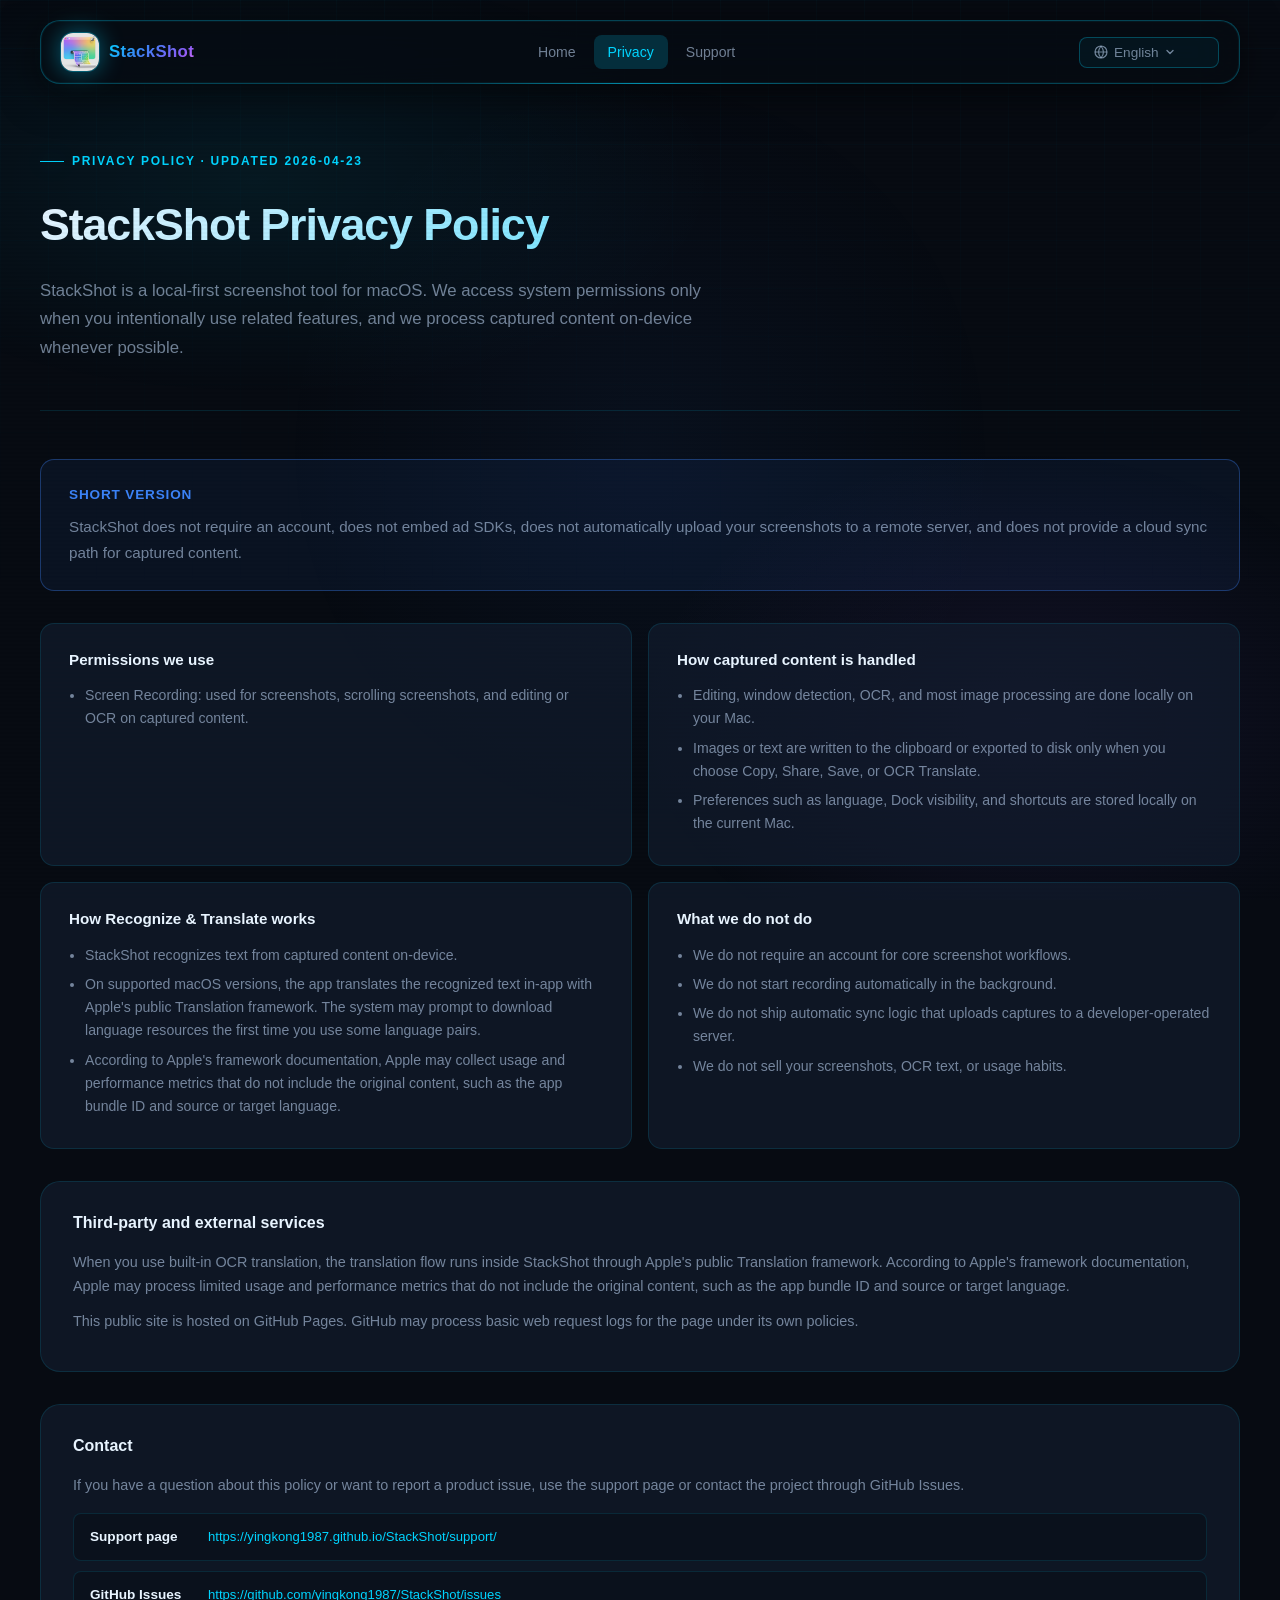
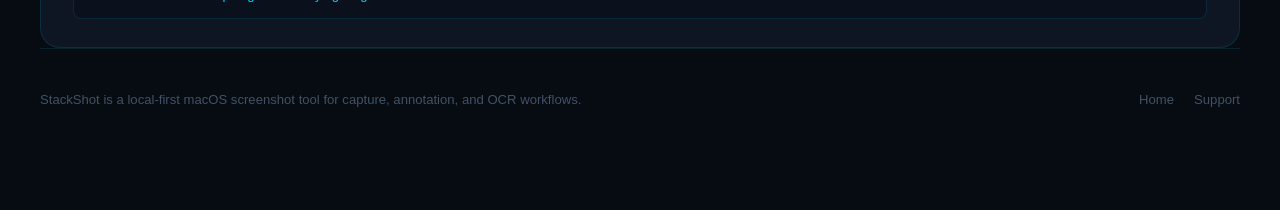
==== commit a37f0eee: "首次进入， 默认读取系统语言自动切换" ====
--- a/docs/privacy/index.html
+++ b/docs/privacy/index.html
@@ -6,6 +6,37 @@
   <meta name="description" content="Official StackShot privacy policy and public information.">
   <title>StackShot | Privacy Policy</title>
   <link rel="stylesheet" href="../assets/site.css">
+  <script>
+    (function(){
+      var supported=["en","zh-Hans","zh-Hant","es-ES","hi","ar","pt-BR","fr","ru","de","ja","ko","id","it","nl"];
+      function norm(s){
+        var v=(s||"").toLowerCase();
+        if(v.startsWith("zh-hant")||v.startsWith("zh-tw")||v.startsWith("zh-hk")||v.startsWith("zh-mo"))return"zh-Hant";
+        if(v.startsWith("zh"))return"zh-Hans";
+        if(v.startsWith("es"))return"es-ES";if(v.startsWith("hi"))return"hi";
+        if(v.startsWith("ar"))return"ar";if(v.startsWith("pt"))return"pt-BR";
+        if(v.startsWith("fr"))return"fr";if(v.startsWith("ru"))return"ru";
+        if(v.startsWith("de"))return"de";if(v.startsWith("ja"))return"ja";
+        if(v.startsWith("ko"))return"ko";if(v.startsWith("id"))return"id";
+        if(v.startsWith("it"))return"it";if(v.startsWith("nl"))return"nl";
+        return"en";
+      }
+      var p=new URLSearchParams(location.search).get("lang");
+      var lang=supported.includes(p)?p:null;
+      if(!lang){var m=localStorage.getItem("stackshot-site-language");if(supported.includes(m))lang=m;}
+      if(!lang){var ls=navigator.languages||[navigator.language||"en"];for(var i=0;i<ls.length;i++){var n=norm(ls[i]);if(supported.includes(n)){lang=n;break;}}}
+      if(!lang)lang="en";
+      document.documentElement.setAttribute("data-preload-lang",lang);
+      document.addEventListener("DOMContentLoaded",function(){
+        var panels=document.querySelectorAll("[data-lang-panel]");
+        for(var i=0;i<panels.length;i++){
+          var isActive=panels[i].getAttribute("data-lang-panel")===lang;
+          panels[i].classList.toggle("is-active",isActive);
+          panels[i].hidden=!isActive;
+        }
+      },{once:true});
+    })();
+  </script>
   <script defer src="../assets/site.js"></script>
 </head>
 <body data-page="privacy"
--- a/docs/assets/site.css
+++ b/docs/assets/site.css
@@ -187,17 +187,18 @@
   display: flex;
   align-items: center;
   gap: 6px;
-  padding: 7px 12px;
+  padding: 7px 14px;
   border: 1px solid var(--border-strong);
   border-radius: var(--radius-sm);
   background: rgba(0,212,255,0.05);
   color: var(--ink-dim);
-  font-size: 0.82rem;
+  font-size: 0.85rem;
   font-weight: 500;
   cursor: pointer;
   transition: all .2s;
   white-space: nowrap;
   user-select: none;
+  min-width: 140px;
 }
 
 .lang-trigger:hover {
@@ -219,7 +220,7 @@
   position: absolute;
   top: calc(100% + 8px);
   right: 0;
-  min-width: 200px;
+  min-width: 240px;
   padding: 6px;
   border: 1px solid var(--border-strong);
   border-radius: var(--radius-md);
@@ -348,14 +349,14 @@
 .app-store-badge {
   height: 46px;
   width: auto;
-  border-radius: 10px;
-  box-shadow: 0 0 0 1px var(--border-strong);
-  transition: transform .2s, box-shadow .2s;
+  border-radius: 8px;
+  border: 1px solid var(--border-strong);
+  transition: transform .2s, border-color .2s;
 }
 
 .app-store-badge:hover {
   transform: translateY(-2px);
-  box-shadow: 0 4px 20px rgba(0,212,255,0.3);
+  border-color: var(--cyan);
 }
 
 .primary-link {
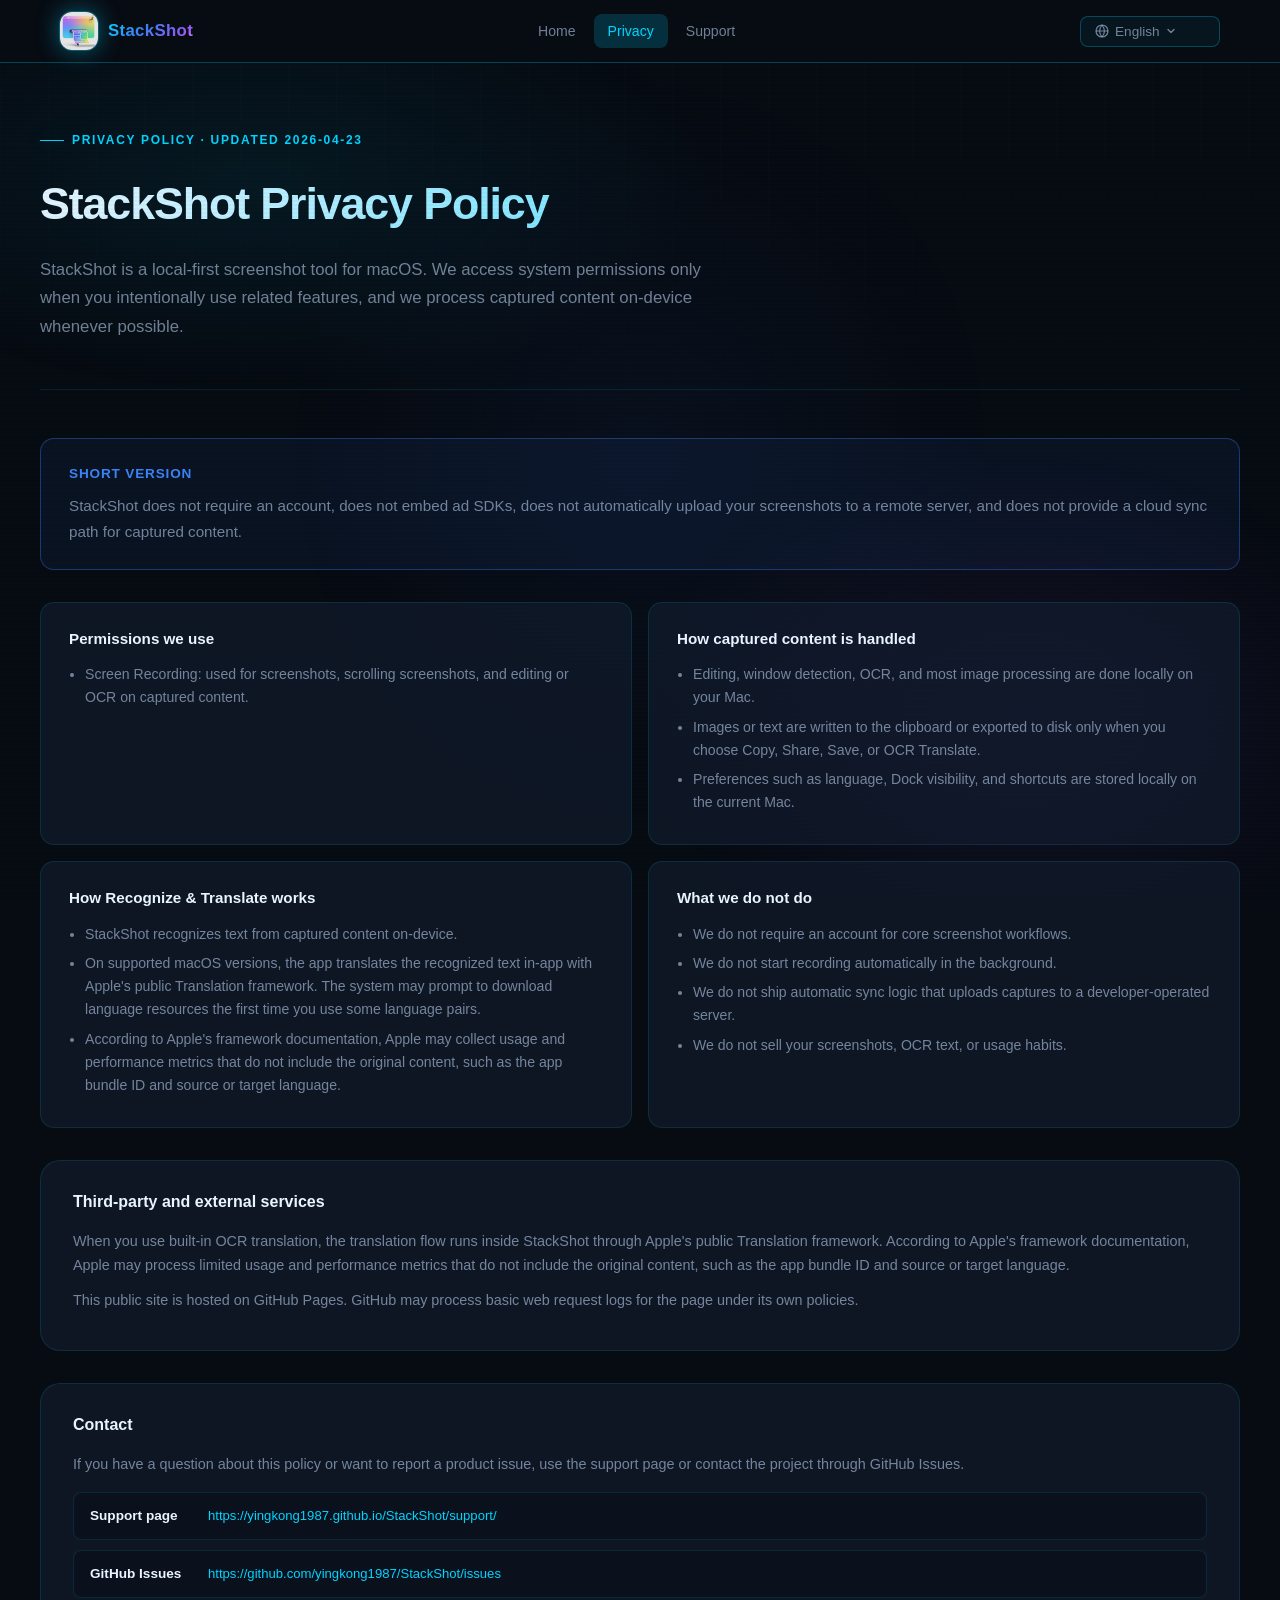
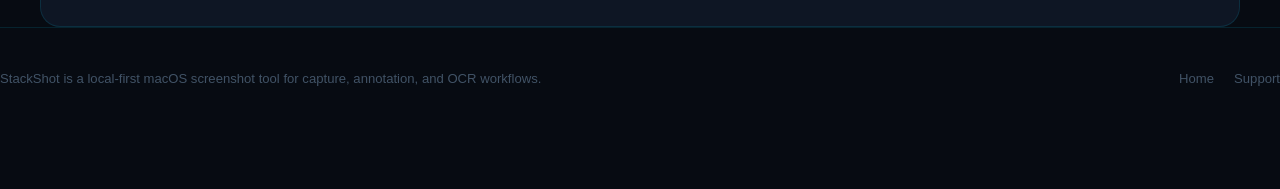
==== commit c4daab9c: "优化主页的UI样式问题" ====
--- a/docs/privacy/index.html
+++ b/docs/privacy/index.html
@@ -57,19 +57,21 @@
   data-title-nl="StackShot | Privacybeleid">
   <div class="page-shell">
     <header class="topbar">
-      <a class="brand" href="../" data-lang-link>
-        <span class="brand-logo"><img src="../assets/stackshot-logo.png" alt="StackShot logo"></span>
-        <span class="brand-wordmark">StackShot</span>
-      </a>
-      <nav class="site-nav" aria-label="Primary">
-        <a class="nav-link" href="../" data-lang-link data-copy-key="home">Home</a>
-        <a class="nav-link" href="./" data-lang-link data-copy-key="privacy" aria-current="page">Privacy</a>
-        <a class="nav-link" href="../support/" data-lang-link data-copy-key="support">Support</a>
-      </nav>
-      <div data-language-switcher></div>
+      <div class="topbar-inner">
+        <a class="brand" href="../" data-lang-link>
+          <span class="brand-logo"><img src="../assets/stackshot-logo.png" alt="StackShot logo"></span>
+          <span class="brand-wordmark">StackShot</span>
+        </a>
+        <nav class="site-nav" aria-label="Primary">
+          <a class="nav-link" href="../" data-lang-link data-copy-key="home">Home</a>
+          <a class="nav-link" href="./" data-lang-link data-copy-key="privacy" aria-current="page">Privacy</a>
+          <a class="nav-link" href="../support/" data-lang-link data-copy-key="support">Support</a>
+        </nav>
+        <div data-language-switcher></div>
+      </div>
     </header>
 
-    <main>
+    <main class="page-inner">
       <section class="lang-panel" data-lang-panel="zh-Hans" hidden>
         <div class="page-heading">
           <div class="eyebrow">隐私政策 · 更新于 2026-04-23</div>
--- a/docs/assets/site.css
+++ b/docs/assets/site.css
@@ -106,9 +106,12 @@
 .page-shell {
   position: relative;
   z-index: 1;
+  padding: 0 0 80px;
+}
+
+.page-inner {
   width: min(1200px, calc(100% - 32px));
   margin: 0 auto;
-  padding: 20px 0 80px;
 }
 
 /* ══════════════════════════════════════════════════════════════
@@ -116,18 +119,20 @@
    ══════════════════════════════════════════════════════════════ */
 .topbar {
   position: sticky;
-  top: 16px;
+  top: 0;
   z-index: 100;
+  border-bottom: 1px solid var(--border-strong);
+  background: var(--bg);
+}
+
+.topbar-inner {
   display: grid;
   grid-template-columns: auto 1fr auto;
   gap: 16px;
   align-items: center;
+  width: min(1200px, calc(100% - 32px));
+  margin: 0 auto;
   padding: 12px 20px;
-  border: 1px solid var(--border-strong);
-  border-radius: var(--radius-lg);
-  background: rgba(7, 11, 18, 0.82);
-  backdrop-filter: blur(24px) saturate(180%);
-  box-shadow: var(--shadow-md), 0 0 0 1px rgba(0,212,255,0.06) inset;
 }
 
 /* Brand */
@@ -428,6 +433,17 @@
   background: var(--grad-card);
   backdrop-filter: blur(12px);
   transition: border-color .2s, transform .2s;
+  position: relative;
+  overflow: hidden;
+}
+
+.stat-card::before {
+  content: "";
+  position: absolute;
+  top: -1px; left: 16px;
+  width: 40px; height: 2px;
+  background: var(--grad-cta);
+  border-radius: 0 0 999px 999px;
 }
 
 .stat-card:hover {
@@ -716,16 +732,15 @@
   font-weight: 700;
   letter-spacing: 0.06em;
   text-transform: uppercase;
-  color: var(--ink-muted);
-  background: var(--bg-panel);
-  border: 1px solid var(--border);
-  border-right: none;
   position: relative;
 }
 
 .stage-flow span:first-child  { border-radius: 6px 0 0 6px; }
-.stage-flow span:last-child   { border-right: 1px solid var(--border); border-radius: 0 6px 6px 0; }
-.stage-flow span:nth-child(2) { color: var(--cyan); background: var(--cyan-dim); border-color: var(--cyan); }
+.stage-flow span:last-child   { border-radius: 0 6px 6px 0; }
+.stage-flow span:nth-child(2) {
+  color: var(--cyan);
+  background: var(--cyan-dim);
+}
 
 /* ══════════════════════════════════════════════════════════════
    HOME SECTIONS
@@ -794,19 +809,16 @@
 .feature-panel::before {
   content: "";
   position: absolute;
-  inset: 0;
-  background: var(--grad-card);
-  opacity: 0;
-  transition: opacity .25s;
+  top: -1px; left: 20px;
+  width: 60px; height: 2px;
+  background: var(--grad-cta);
+  border-radius: 0 0 999px 999px;
+  z-index: 1;
 }
 
 .feature-panel:hover {
   border-color: var(--border-strong);
   transform: translateY(-3px);
-}
-
-.feature-panel:hover::before {
-  opacity: 1;
 }
 
 .feature-panel-wide {
@@ -883,20 +895,13 @@
   transform: translateY(-2px);
 }
 
-.workflow-step::after {
+.workflow-step::before {
   content: "";
   position: absolute;
-  top: 0;
-  left: 0;
-  right: 0;
-  height: 2px;
+  top: -1px; left: 20px;
+  width: 60px; height: 2px;
   background: var(--grad-cta);
-  opacity: 0;
-  transition: opacity .25s;
-}
-
-.workflow-step:hover::after {
-  opacity: 1;
+  border-radius: 0 0 999px 999px;
 }
 
 .workflow-index {
@@ -974,7 +979,7 @@
 /* ── Resource grid ───────────────────────────────────────────── */
 .resource-grid {
   display: grid;
-  grid-template-columns: repeat(4, 1fr);
+  grid-template-columns: repeat(3, 1fr);
   gap: 16px;
 }
 
@@ -987,6 +992,17 @@
   flex-direction: column;
   gap: 10px;
   transition: border-color .25s, transform .25s;
+  position: relative;
+  overflow: hidden;
+}
+
+.resource-card::before {
+  content: "";
+  position: absolute;
+  top: -1px; left: 20px;
+  width: 60px; height: 2px;
+  background: var(--grad-cta);
+  border-radius: 0 0 999px 999px;
 }
 
 .resource-card:hover {
@@ -1334,7 +1350,7 @@
     grid-template-columns: 1fr;
   }
 
-  .topbar {
+  .topbar-inner {
     grid-template-columns: 1fr auto;
   }
 
@@ -1346,7 +1362,8 @@
 @media (max-width: 600px) {
   .workflow-grid { grid-template-columns: 1fr; }
 
-  .page-shell { width: calc(100% - 24px); padding: 16px 0 48px; }
+  .page-inner { width: calc(100% - 24px); }
+  .page-shell { padding: 0 0 48px; }
 
   .hero { padding: 32px 0 48px; }
 
@@ -1373,15 +1390,4 @@
   );
 }
 
-/* Neon accent line under topbar brand */
-.topbar::after {
-  content: "";
-  position: absolute;
-  bottom: -1px;
-  left: 50%;
-  transform: translateX(-50%);
-  width: 30%;
-  height: 1px;
-  background: linear-gradient(90deg, transparent, var(--cyan), transparent);
-  opacity: 0.5;
-}
+
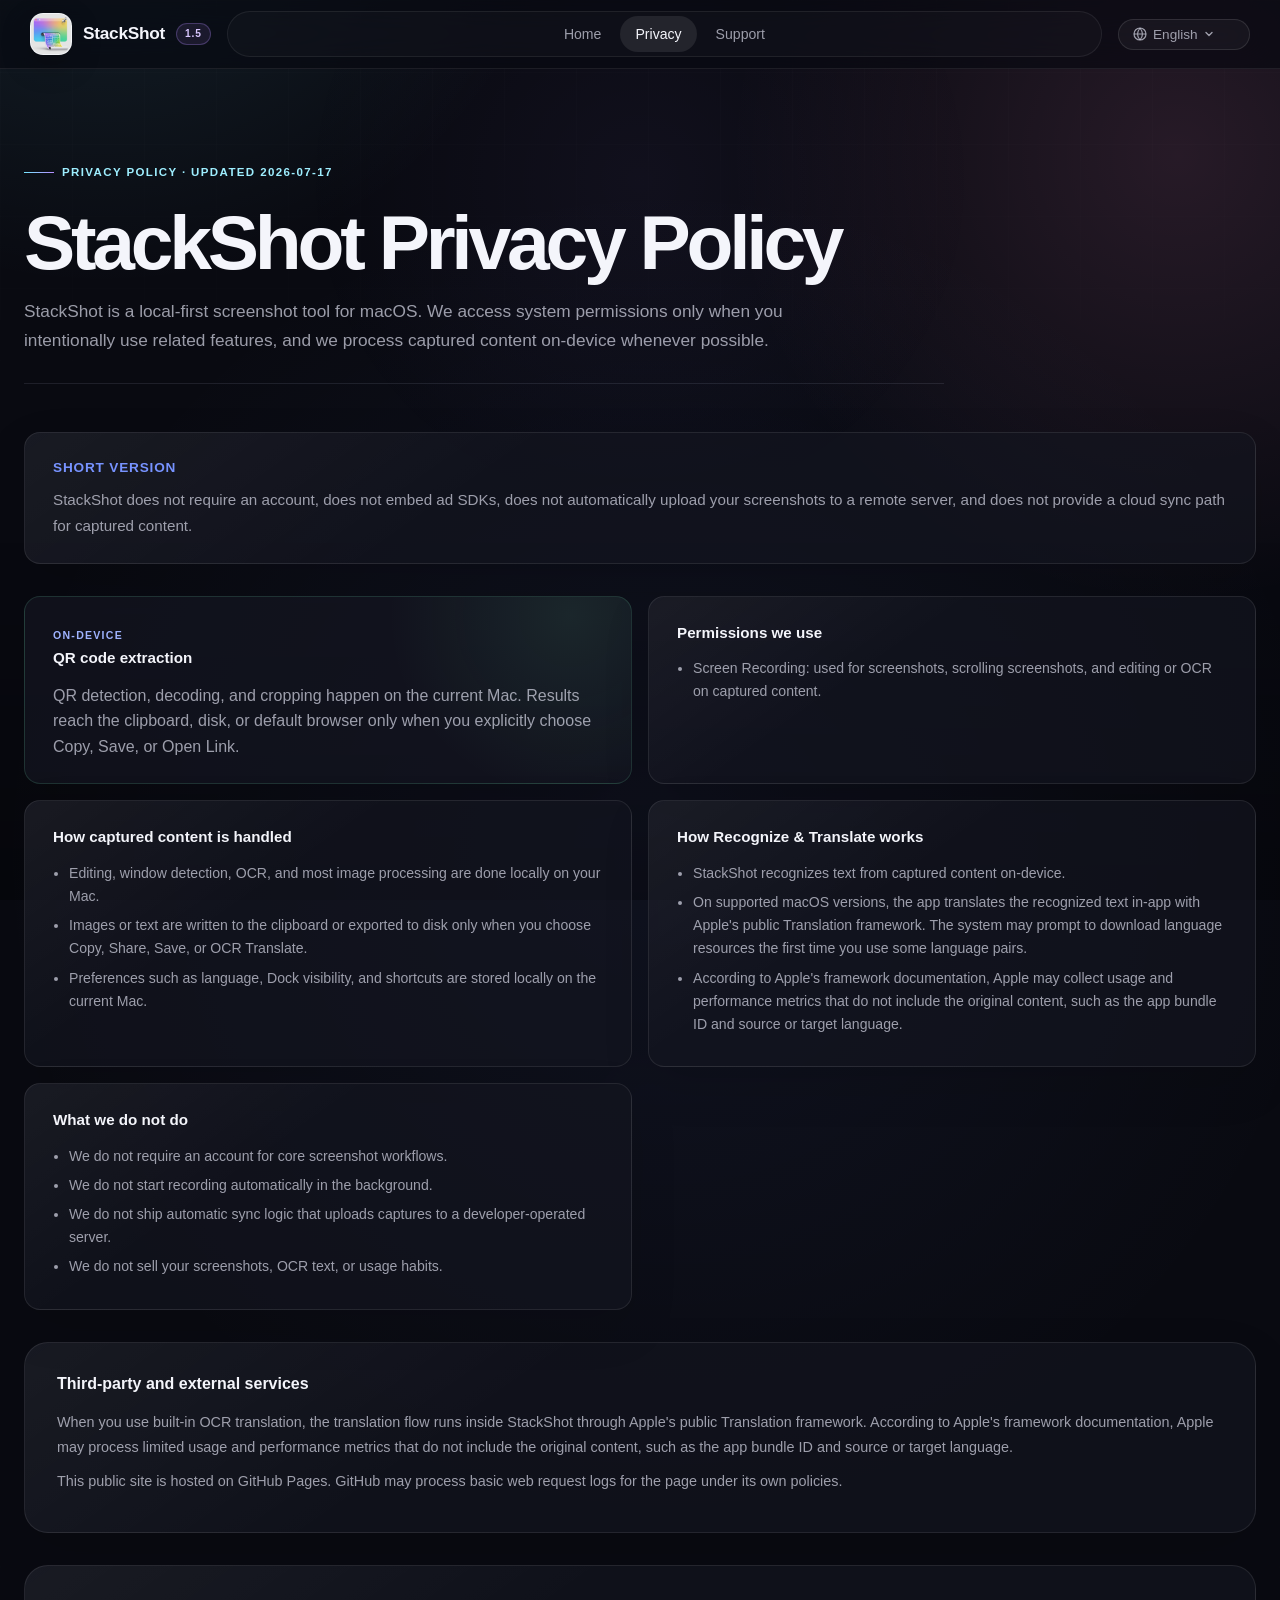
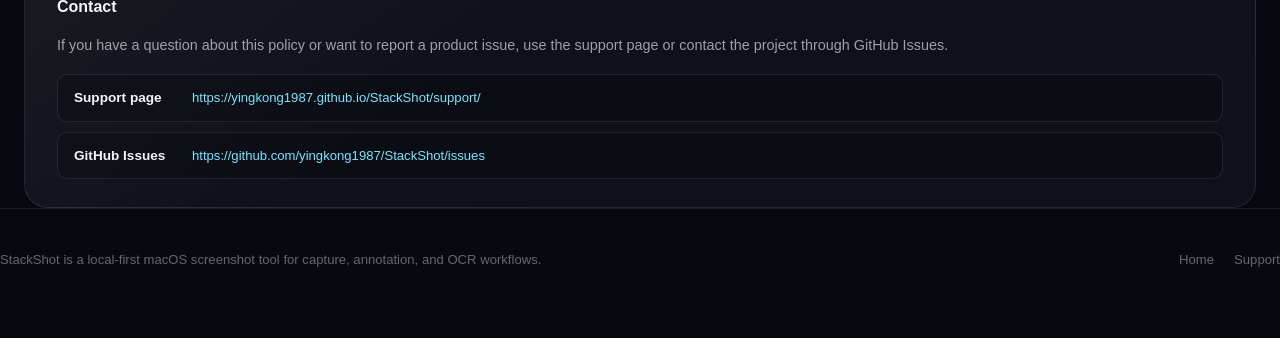
==== commit 357951ad: "feat: 根据 StackShot 1.5 更新官网 主要更新： - 重新设计主页视觉，以柔和渐变、玻璃层次和轻量动效贴近 macOS 与应用图标风格 - 新增 1.5 产品更新区，展示二维码提取、" ====
--- a/docs/privacy/index.html
+++ b/docs/privacy/index.html
@@ -3,8 +3,10 @@
 <head>
   <meta charset="utf-8">
   <meta name="viewport" content="width=device-width, initial-scale=1">
-  <meta name="description" content="Official StackShot privacy policy and public information.">
+  <meta name="description" content="Official StackShot privacy policy covering capture, OCR, on-device QR extraction, translation, clipboard access, and file export.">
+  <meta name="theme-color" content="#090a11">
   <title>StackShot | Privacy Policy</title>
+  <link rel="icon" href="../assets/stackshot-logo.png">
   <link rel="stylesheet" href="../assets/site.css">
   <script>
     (function(){
@@ -74,7 +76,7 @@
     <main class="page-inner">
       <section class="lang-panel" data-lang-panel="zh-Hans" hidden>
         <div class="page-heading">
-          <div class="eyebrow">隐私政策 · 更新于 2026-04-23</div>
+          <div class="eyebrow">隐私政策 · 更新于 2026-07-17</div>
           <h1>StackShot 隐私政策</h1>
           <p>StackShot 是一款面向 macOS 的本地优先截图工具。我们尽量只在你主动触发相关功能时访问系统权限，并优先在设备本机处理截图内容。</p>
         </div>
@@ -134,7 +136,7 @@
 
       <section class="lang-panel" data-lang-panel="zh-Hant" hidden>
         <div class="page-heading">
-          <div class="eyebrow">隱私政策 · 更新於 2026-04-23</div>
+          <div class="eyebrow">隱私政策 · 更新於 2026-07-17</div>
           <h1>StackShot 隱私政策</h1>
           <p>StackShot 是一款面向 macOS 的本機優先截圖工具。我們只在你主動使用相關功能時存取系統權限，並優先在裝置本機處理截圖內容。</p>
         </div>
@@ -194,7 +196,7 @@
 
       <section class="lang-panel" data-lang-panel="en" hidden>
         <div class="page-heading">
-          <div class="eyebrow">Privacy policy · Updated 2026-04-23</div>
+          <div class="eyebrow">Privacy policy · Updated 2026-07-17</div>
           <h1>StackShot Privacy Policy</h1>
           <p>StackShot is a local-first screenshot tool for macOS. We access system permissions only when you intentionally use related features, and we process captured content on-device whenever possible.</p>
         </div>
@@ -254,7 +256,7 @@
 
       <section class="lang-panel" data-lang-panel="ja" hidden>
         <div class="page-heading">
-          <div class="eyebrow">プライバシーポリシー · 更新日 2026-04-23</div>
+          <div class="eyebrow">プライバシーポリシー · 更新日 2026-07-17</div>
           <h1>StackShot プライバシーポリシー</h1>
           <p>StackShot は macOS 向けのローカル優先スクリーンショットツールです。関連機能をあなたが使うときだけシステム権限にアクセスし、可能な限り取得した内容をデバイス上で処理します。</p>
         </div>
@@ -314,7 +316,7 @@
 
       <section class="lang-panel" data-lang-panel="es-ES" hidden>
         <div class="page-heading">
-          <div class="eyebrow">Política de privacidad · Actualizada 2026-04-23</div>
+          <div class="eyebrow">Política de privacidad · Actualizada 2026-07-17</div>
           <h1>Política de privacidad de StackShot</h1>
           <p>StackShot es una herramienta de capturas local-first para macOS. Accedemos a permisos del sistema solo cuando usas funciones relacionadas de forma intencionada y procesamos el contenido capturado en el dispositivo siempre que es posible.</p>
         </div>
@@ -375,7 +377,7 @@
 
       <section class="lang-panel" data-lang-panel="de" hidden>
         <div class="page-heading">
-          <div class="eyebrow">Datenschutzrichtlinie · Aktualisiert am 2026-04-23</div>
+          <div class="eyebrow">Datenschutzrichtlinie · Aktualisiert am 2026-07-17</div>
           <h1>StackShot Datenschutzrichtlinie</h1>
           <p>StackShot ist ein lokal orientiertes Screenshot-Tool für macOS. Wir greifen nur dann auf Systemberechtigungen zu, wenn du die entsprechenden Funktionen bewusst nutzt, und verarbeiten erfasste Inhalte nach Möglichkeit auf dem Gerät.</p>
         </div>
@@ -436,7 +438,7 @@
 
       <section class="lang-panel" data-lang-panel="fr" hidden>
         <div class="page-heading">
-          <div class="eyebrow">Politique de confidentialité · Mise à jour le 2026-04-23</div>
+          <div class="eyebrow">Politique de confidentialité · Mise à jour le 2026-07-17</div>
           <h1>Politique de confidentialité StackShot</h1>
           <p>StackShot est un outil de capture local-first pour macOS. Nous accédons aux autorisations système uniquement lorsque vous utilisez volontairement les fonctions concernées et nous traitons le contenu capturé sur l’appareil dès que possible.</p>
         </div>
@@ -497,7 +499,7 @@
 
       <section class="lang-panel" data-lang-panel="ko" hidden>
         <div class="page-heading">
-          <div class="eyebrow">개인정보 처리방침 · 2026-04-23 업데이트</div>
+          <div class="eyebrow">개인정보 처리방침 · 2026-07-17 업데이트</div>
           <h1>StackShot 개인정보 처리방침</h1>
           <p>StackShot은 macOS용 로컬 우선 스크린샷 도구입니다. 관련 기능을 사용자가 직접 사용할 때만 시스템 권한에 접근하며, 가능하면 캡처한 내용을 기기에서 처리합니다.</p>
         </div>
@@ -558,7 +560,7 @@
 
       <section class="lang-panel" data-lang-panel="pt-BR" hidden>
         <div class="page-heading">
-          <div class="eyebrow">Política de privacidade · Atualizada em 2026-04-23</div>
+          <div class="eyebrow">Política de privacidade · Atualizada em 2026-07-17</div>
           <h1>Política de privacidade do StackShot</h1>
           <p>O StackShot é uma ferramenta de captura local-first para macOS. Acessamos permissões do sistema apenas quando você usa intencionalmente os recursos relacionados e processamos o conteúdo capturado no dispositivo sempre que possível.</p>
         </div>
@@ -619,7 +621,7 @@
 
       <section class="lang-panel" data-lang-panel="ru" hidden>
         <div class="page-heading">
-          <div class="eyebrow">Политика конфиденциальности · Обновлено 2026-04-23</div>
+          <div class="eyebrow">Политика конфиденциальности · Обновлено 2026-07-17</div>
           <h1>Политика конфиденциальности StackShot</h1>
           <p>StackShot — это локальный инструмент для скриншотов на macOS. Мы обращаемся к системным разрешениям только тогда, когда вы сами используете соответствующие функции, и по возможности обрабатываем захваченный контент прямо на устройстве.</p>
         </div>
@@ -678,7 +680,7 @@
       </section>
       <section class="lang-panel" data-lang-panel="ar" hidden>
         <div class="page-heading">
-          <div class="eyebrow">سياسة الخصوصية · آخر تحديث 2026-04-23</div>
+          <div class="eyebrow">سياسة الخصوصية · آخر تحديث 2026-07-17</div>
           <h1>سياسة خصوصية StackShot</h1>
           <p>StackShot أداة لالتقاط الشاشة على macOS تضع المعالجة المحلية أولًا. لا نطلب أذونات النظام إلا عند استخدامك للميزات ذات الصلة، ونفضّل معالجة المحتوى الملتقط على جهازك قدر الإمكان.</p>
         </div>
@@ -740,7 +742,7 @@
       <!-- Hindi -->
       <section class="lang-panel" data-lang-panel="hi" hidden>
         <div class="page-heading">
-          <div class="eyebrow">गोपनीयता नीति · 2026-04-23 को अपडेट किया गया</div>
+          <div class="eyebrow">गोपनीयता नीति · 2026-07-17 को अपडेट किया गया</div>
           <h1>StackShot गोपनीयता नीति</h1>
           <p>StackShot macOS के लिए एक लोकल-फर्स्ट स्क्रीनशॉट टूल है। हम केवल तब सिस्टम अनुमतियों का उपयोग करते हैं जब आप संबंधित सुविधाओं का उपयोग करते हैं।</p>
         </div>
@@ -762,7 +764,7 @@
       <!-- Indonesian -->
       <section class="lang-panel" data-lang-panel="id" hidden>
         <div class="page-heading">
-          <div class="eyebrow">Kebijakan privasi · Diperbarui 2026-04-23</div>
+          <div class="eyebrow">Kebijakan privasi · Diperbarui 2026-07-17</div>
           <h1>Kebijakan Privasi StackShot</h1>
           <p>StackShot adalah alat tangkapan layar lokal-pertama untuk macOS. Kami mengakses izin sistem hanya ketika Anda menggunakan fitur terkait.</p>
         </div>
@@ -784,7 +786,7 @@
       <!-- Italian -->
       <section class="lang-panel" data-lang-panel="it" hidden>
         <div class="page-heading">
-          <div class="eyebrow">Informativa sulla privacy · Aggiornata il 2026-04-23</div>
+          <div class="eyebrow">Informativa sulla privacy · Aggiornata il 2026-07-17</div>
           <h1>Informativa sulla Privacy di StackShot</h1>
           <p>StackShot è uno strumento di screenshot locale-first per macOS. Accediamo alle autorizzazioni di sistema solo quando utilizzi le funzionalità correlate.</p>
         </div>
@@ -806,7 +808,7 @@
       <!-- Dutch -->
       <section class="lang-panel" data-lang-panel="nl" hidden>
         <div class="page-heading">
-          <div class="eyebrow">Privacybeleid · Bijgewerkt op 2026-04-23</div>
+          <div class="eyebrow">Privacybeleid · Bijgewerkt op 2026-07-17</div>
           <h1>Privacybeleid van StackShot</h1>
           <p>StackShot is een lokaal-first screenshot-tool voor macOS. We hebben alleen toegang tot systeemmachtigingen wanneer u de betreffende functies gebruikt.</p>
         </div>
--- a/docs/assets/site.css
+++ b/docs/assets/site.css
@@ -4,44 +4,45 @@
 
 :root {
   /* Core palette */
-  --bg:           #070b12;
-  --bg-panel:     #0d1420;
-  --bg-surface:   rgba(15, 22, 36, 0.72);
-  --bg-card:      rgba(18, 28, 46, 0.68);
+  --bg:           #090a11;
+  --bg-panel:     #11131d;
+  --bg-surface:   rgba(21, 23, 34, 0.76);
+  --bg-card:      rgba(25, 28, 41, 0.74);
 
   /* Accent neon */
-  --cyan:         #00d4ff;
-  --cyan-dim:     rgba(0, 212, 255, 0.18);
-  --cyan-glow:    0 0 24px rgba(0, 212, 255, 0.45);
-  --blue:         #3b82f6;
-  --violet:       #8b5cf6;
-  --pink:         #e879f9;
-  --green:        #10b981;
+  --cyan:         #75e7ff;
+  --cyan-dim:     rgba(117, 231, 255, 0.13);
+  --cyan-glow:    0 0 28px rgba(117, 231, 255, 0.26);
+  --blue:         #7793ff;
+  --violet:       #b58cff;
+  --pink:         #ff8fc7;
+  --green:        #75ebb2;
+  --yellow:       #ffe185;
 
   /* Gradients */
-  --grad-hero:    linear-gradient(135deg, #00d4ff 0%, #3b82f6 40%, #8b5cf6 80%, #e879f9 100%);
-  --grad-card:    linear-gradient(135deg, rgba(0,212,255,0.06) 0%, rgba(59,130,246,0.08) 100%);
-  --grad-cta:     linear-gradient(135deg, #00d4ff 0%, #3b82f6 100%);
+  --grad-hero:    linear-gradient(125deg, #75e7ff 0%, #7793ff 36%, #b58cff 68%, #ff8fc7 100%);
+  --grad-card:    linear-gradient(145deg, rgba(117,231,255,0.07) 0%, rgba(181,140,255,0.06) 100%);
+  --grad-cta:     linear-gradient(135deg, #75e7ff 0%, #7793ff 100%);
 
   /* Typography */
-  --ink:          #e8f4ff;
-  --ink-dim:      rgba(200, 224, 255, 0.55);
-  --ink-muted:    rgba(160, 200, 240, 0.38);
+  --ink:          #f4f5fb;
+  --ink-dim:      rgba(224, 226, 240, 0.68);
+  --ink-muted:    rgba(205, 209, 228, 0.46);
 
   /* Borders & dividers */
-  --border:       rgba(0, 212, 255, 0.12);
-  --border-strong:rgba(0, 212, 255, 0.28);
+  --border:       rgba(213, 219, 255, 0.1);
+  --border-strong:rgba(213, 219, 255, 0.2);
 
   /* Radii */
-  --radius-xl: 28px;
-  --radius-lg: 20px;
-  --radius-md: 14px;
-  --radius-sm: 8px;
+  --radius-xl: 32px;
+  --radius-lg: 24px;
+  --radius-md: 16px;
+  --radius-sm: 10px;
 
   /* Shadows */
-  --shadow-sm:  0 2px 12px rgba(0,0,0,0.4);
-  --shadow-md:  0 8px 40px rgba(0,0,0,0.55);
-  --shadow-lg:  0 24px 80px rgba(0,0,0,0.7);
+  --shadow-sm:  0 4px 18px rgba(0,0,0,0.26);
+  --shadow-md:  0 18px 52px rgba(0,0,0,0.34);
+  --shadow-lg:  0 34px 110px rgba(0,0,0,0.52);
 
   /* Motion */
   --ease-spring: cubic-bezier(.34,1.56,.64,1);
@@ -718,30 +719,6 @@
   line-height: 1.4;
 }
 
-.stage-flow {
-  position: absolute;
-  left: -10px;
-  bottom: -22px;
-  display: flex;
-  gap: 0;
-}
-
-.stage-flow span {
-  padding: 4px 12px;
-  font-size: 0.68rem;
-  font-weight: 700;
-  letter-spacing: 0.06em;
-  text-transform: uppercase;
-  position: relative;
-}
-
-.stage-flow span:first-child  { border-radius: 6px 0 0 6px; }
-.stage-flow span:last-child   { border-radius: 0 6px 6px 0; }
-.stage-flow span:nth-child(2) {
-  color: var(--cyan);
-  background: var(--cyan-dim);
-}
-
 /* ══════════════════════════════════════════════════════════════
    HOME SECTIONS
    ══════════════════════════════════════════════════════════════ */
@@ -1390,4 +1367,1191 @@
   );
 }
 
-
+/* ══════════════════════════════════════════════════════════════
+   2026 PRODUCT REFRESH · STACKSHOT 1.5
+   A calmer macOS-inspired surface with lightweight motion.
+   ══════════════════════════════════════════════════════════════ */
+
+html {
+  scroll-padding-top: 84px;
+}
+
+body {
+  background:
+    radial-gradient(circle at 8% -10%, rgba(117, 231, 255, 0.13), transparent 30rem),
+    radial-gradient(circle at 92% 8%, rgba(255, 143, 199, 0.12), transparent 28rem),
+    radial-gradient(circle at 52% 44%, rgba(119, 147, 255, 0.07), transparent 42rem),
+    var(--bg);
+  -webkit-font-smoothing: antialiased;
+  text-rendering: optimizeLegibility;
+}
+
+body::before {
+  animation: none;
+  background:
+    linear-gradient(rgba(255,255,255,0.018) 1px, transparent 1px),
+    linear-gradient(90deg, rgba(255,255,255,0.018) 1px, transparent 1px);
+  background-size: 72px 72px;
+  mask-image: linear-gradient(to bottom, rgba(0,0,0,.7), transparent 62%);
+}
+
+body::after {
+  background:
+    radial-gradient(circle at 50% 20%, rgba(181,140,255,.05), transparent 35%),
+    linear-gradient(to bottom, transparent 60%, rgba(0,0,0,.26));
+}
+
+.page-shell::before {
+  display: none;
+}
+
+.page-shell {
+  padding-bottom: 48px;
+}
+
+.page-inner,
+.topbar-inner {
+  width: min(1240px, calc(100% - 48px));
+}
+
+.topbar {
+  border-bottom-color: rgba(255,255,255,.08);
+  background: rgba(9, 10, 17, .72);
+  -webkit-backdrop-filter: blur(22px) saturate(150%);
+  backdrop-filter: blur(22px) saturate(150%);
+}
+
+.topbar-inner {
+  min-height: 68px;
+  padding: 10px 6px;
+}
+
+.brand {
+  gap: 11px;
+}
+
+.brand-logo {
+  width: 42px;
+  height: 42px;
+  border-radius: 13px;
+  border: 1px solid rgba(255,255,255,.22);
+  box-shadow: 0 10px 30px rgba(0,0,0,.22);
+  background: #eef0f5;
+}
+
+.brand-wordmark {
+  color: var(--ink);
+  background: none;
+  font-size: 1.08rem;
+  letter-spacing: -.015em;
+}
+
+.brand-version,
+.version-chip {
+  display: inline-flex;
+  align-items: center;
+  justify-content: center;
+  min-height: 22px;
+  padding: 2px 8px;
+  border: 1px solid rgba(181,140,255,.28);
+  border-radius: 999px;
+  color: #d9c6ff;
+  background: rgba(181,140,255,.1);
+  font-size: .64rem;
+  font-weight: 760;
+  letter-spacing: .08em;
+}
+
+.version-chip {
+  margin-inline-start: 6px;
+}
+
+.site-nav {
+  padding: 4px;
+  border: 1px solid rgba(255,255,255,.07);
+  border-radius: 999px;
+  background: rgba(255,255,255,.025);
+}
+
+.nav-link {
+  padding: 7px 15px;
+  border-radius: 999px;
+}
+
+.nav-link:hover,
+.nav-link[aria-current="page"] {
+  color: var(--ink);
+  background: rgba(255,255,255,.085);
+}
+
+.lang-trigger {
+  min-width: 132px;
+  border-color: rgba(255,255,255,.11);
+  border-radius: 999px;
+  background: rgba(255,255,255,.04);
+}
+
+.lang-trigger:hover {
+  border-color: rgba(117,231,255,.45);
+  color: var(--ink);
+  background: rgba(117,231,255,.08);
+}
+
+.lang-menu {
+  border-color: rgba(255,255,255,.12);
+  background: rgba(15,16,25,.94);
+  box-shadow: 0 28px 80px rgba(0,0,0,.5);
+}
+
+.hero {
+  position: relative;
+  grid-template-columns: minmax(0, 1.04fr) minmax(420px, .96fr);
+  gap: clamp(40px, 6vw, 88px);
+  min-height: 690px;
+  padding: 86px 0 88px;
+}
+
+.hero::before {
+  content: "";
+  position: absolute;
+  z-index: -1;
+  width: 34rem;
+  height: 34rem;
+  inset: 0 auto auto 44%;
+  border-radius: 50%;
+  background: radial-gradient(circle, rgba(119,147,255,.1), transparent 68%);
+  filter: blur(10px);
+  pointer-events: none;
+}
+
+.eyebrow {
+  flex-wrap: wrap;
+  color: #9eeeff;
+  font-size: .72rem;
+  letter-spacing: .12em;
+  margin-bottom: 22px;
+}
+
+.eyebrow::before {
+  width: 30px;
+  background: linear-gradient(90deg, var(--cyan), var(--violet));
+  box-shadow: none;
+}
+
+.hero-copy h1 {
+  max-width: 700px;
+  margin-bottom: 22px;
+  color: var(--ink);
+  background: none;
+  font-size: clamp(2.8rem, 5.7vw, 5rem);
+  font-weight: 760;
+  line-height: .99;
+  letter-spacing: -.058em;
+  text-wrap: balance;
+}
+
+.hero-kicker {
+  max-width: 640px;
+  color: var(--ink-dim);
+  font-size: clamp(1rem, 1.5vw, 1.16rem);
+  line-height: 1.72;
+}
+
+.button-row {
+  margin-bottom: 34px;
+}
+
+.app-store-badge {
+  height: 48px;
+  border-color: rgba(255,255,255,.16);
+  border-radius: 10px;
+  box-shadow: 0 10px 30px rgba(0,0,0,.18);
+}
+
+.app-store-badge:hover {
+  border-color: rgba(117,231,255,.45);
+  transform: translateY(-2px) scale(1.01);
+}
+
+.ghost-link,
+.primary-link {
+  min-height: 48px;
+  border-radius: 12px;
+}
+
+.ghost-link {
+  border-color: rgba(255,255,255,.13);
+  color: var(--ink-dim);
+  background: rgba(255,255,255,.035);
+}
+
+.ghost-link:hover {
+  border-color: rgba(117,231,255,.38);
+  color: var(--ink);
+  background: rgba(117,231,255,.07);
+}
+
+.hero-stats {
+  gap: 9px;
+}
+
+.stat-card {
+  min-height: 128px;
+  padding: 15px;
+  border-color: rgba(255,255,255,.08);
+  background: rgba(255,255,255,.032);
+  -webkit-backdrop-filter: blur(14px);
+  backdrop-filter: blur(14px);
+}
+
+.stat-card::before {
+  display: none;
+}
+
+.stat-card:hover {
+  border-color: rgba(255,255,255,.18);
+  background: rgba(255,255,255,.05);
+  transform: translateY(-3px);
+}
+
+.stat-label {
+  color: #a7b8ff;
+  font-size: .62rem;
+}
+
+.stat-card strong {
+  font-size: .87rem;
+  line-height: 1.3;
+}
+
+.stat-card p {
+  color: var(--ink-muted);
+  font-size: .73rem;
+  line-height: 1.5;
+}
+
+.hero-visual {
+  perspective: 1000px;
+}
+
+.product-stage {
+  max-width: 540px;
+  isolation: isolate;
+}
+
+.product-stage::before {
+  content: "";
+  position: absolute;
+  z-index: -1;
+  inset: -18%;
+  border-radius: 50%;
+  background: conic-gradient(from 110deg, rgba(117,231,255,.18), rgba(181,140,255,.18), rgba(255,143,199,.15), rgba(117,235,178,.12), rgba(117,231,255,.18));
+  filter: blur(55px);
+  opacity: .72;
+}
+
+.stage-window {
+  border-color: rgba(255,255,255,.18);
+  border-radius: 28px;
+  background:
+    linear-gradient(145deg, rgba(255,255,255,.07), transparent 22%),
+    rgba(17,19,29,.92);
+  box-shadow:
+    0 46px 100px rgba(0,0,0,.48),
+    0 1px 0 rgba(255,255,255,.14) inset,
+    0 0 0 1px rgba(0,0,0,.25);
+  animation: stage-float 8s ease-in-out infinite;
+}
+
+@keyframes stage-float {
+  0%, 100% { transform: translate3d(0, 0, 0) rotateY(-1.5deg); }
+  50% { transform: translate3d(0, -8px, 0) rotateY(1deg); }
+}
+
+.stage-topbar {
+  min-height: 48px;
+  padding: 12px 17px;
+  border-bottom-color: rgba(255,255,255,.08);
+  background: rgba(255,255,255,.025);
+}
+
+.window-dot {
+  width: 9px;
+  height: 9px;
+  box-shadow: none;
+}
+
+.stage-status {
+  color: #d9c6ff;
+  background: rgba(181,140,255,.1);
+  letter-spacing: .09em;
+}
+
+.stage-body {
+  grid-template-columns: 52px 1fr;
+  min-height: 342px;
+}
+
+.stage-sidebar {
+  padding: 16px 10px;
+  border-right-color: rgba(255,255,255,.07);
+  background: rgba(0,0,0,.14);
+}
+
+.stage-tool {
+  width: 31px;
+  height: 31px;
+  border: 1px solid rgba(255,255,255,.06);
+  background:
+    linear-gradient(135deg, rgba(255,255,255,.1), rgba(255,255,255,.02));
+}
+
+.stage-tool.is-active {
+  border-color: rgba(117,231,255,.5);
+  background: rgba(117,231,255,.13);
+  box-shadow: 0 0 24px rgba(117,231,255,.15);
+}
+
+.stage-main {
+  padding: 18px;
+}
+
+.stage-chip {
+  border-color: rgba(255,255,255,.1);
+  color: var(--ink-muted);
+  background: rgba(255,255,255,.03);
+}
+
+.stage-chip:first-child {
+  border-color: rgba(117,231,255,.35);
+  color: #a5efff;
+  background: rgba(117,231,255,.09);
+}
+
+.stage-canvas {
+  min-height: 252px;
+  padding: 18px;
+  border-color: rgba(255,255,255,.08);
+  border-radius: 15px;
+  background:
+    radial-gradient(circle at 80% 15%, rgba(255,143,199,.08), transparent 35%),
+    rgba(4,5,9,.36);
+}
+
+.canvas-sheet {
+  min-height: 210px;
+  padding: 18px;
+  border: 1px solid rgba(255,255,255,.08);
+  border-radius: 12px;
+  background:
+    linear-gradient(135deg, rgba(119,147,255,.12), rgba(117,235,178,.04)),
+    rgba(255,255,255,.025);
+  box-shadow: 0 16px 34px rgba(0,0,0,.22);
+}
+
+.sheet-block {
+  height: 9px;
+  background: rgba(235,238,255,.09);
+}
+
+.sheet-block::after {
+  background: linear-gradient(90deg, transparent, rgba(255,255,255,.12), transparent);
+  animation-duration: 4.8s;
+}
+
+.annotation-ring {
+  top: 30px;
+  right: 38px;
+  border-color: var(--pink);
+  box-shadow: 0 0 0 6px rgba(255,143,199,.08);
+}
+
+.annotation-highlight {
+  width: 112px;
+  height: 16px;
+  left: 24px;
+  bottom: 46px;
+  background: rgba(255,225,133,.3);
+  border: 1px solid rgba(255,225,133,.42);
+}
+
+.stage-floating-note {
+  right: -26px;
+  bottom: 54px;
+  width: 244px;
+  min-height: 74px;
+  display: flex;
+  align-items: center;
+  gap: 12px;
+  padding: 12px;
+  border-color: rgba(117,235,178,.24);
+  border-radius: 17px;
+  background: rgba(19,22,30,.9);
+  -webkit-backdrop-filter: blur(24px) saturate(150%);
+  backdrop-filter: blur(24px) saturate(150%);
+  box-shadow: 0 22px 50px rgba(0,0,0,.4), 0 1px 0 rgba(255,255,255,.1) inset;
+}
+
+.stage-floating-note strong {
+  color: #9af2c6;
+}
+
+.mini-qr {
+  flex: 0 0 auto;
+  width: 48px;
+  height: 48px;
+  border: 6px solid #f3f4f8;
+  border-radius: 7px;
+  background:
+    linear-gradient(90deg, #11131b 16%, transparent 16% 32%, #11131b 32% 48%, transparent 48% 64%, #11131b 64% 80%, transparent 80%),
+    linear-gradient(#11131b 16%, transparent 16% 32%, #11131b 32% 48%, transparent 48% 64%, #11131b 64% 80%, transparent 80%),
+    #f3f4f8;
+  box-shadow: 0 7px 18px rgba(0,0,0,.24);
+}
+
+.qr-result-copy {
+  min-width: 0;
+}
+
+.stage-feature-rail {
+  position: absolute;
+  left: 28px;
+  bottom: -18px;
+  display: flex;
+  gap: 6px;
+  padding: 8px;
+  border: 1px solid rgba(255,255,255,.11);
+  border-radius: 999px;
+  background: rgba(13,14,22,.88);
+  -webkit-backdrop-filter: blur(18px);
+  backdrop-filter: blur(18px);
+  box-shadow: 0 18px 40px rgba(0,0,0,.34);
+}
+
+.stage-feature-rail span {
+  padding: 3px 9px;
+  border-radius: 999px;
+  color: var(--ink-muted);
+  background: rgba(255,255,255,.04);
+  font-size: .59rem;
+  font-weight: 760;
+  letter-spacing: .09em;
+}
+
+.home-section {
+  padding: 94px 0;
+}
+
+.section-kicker,
+.release-label {
+  color: #9fb3ff;
+  font-weight: 760;
+  letter-spacing: .12em;
+}
+
+.section-head h2,
+.release-heading h2 {
+  max-width: 780px;
+  color: var(--ink);
+  font-size: clamp(2rem, 4vw, 3.45rem);
+  line-height: 1.05;
+  letter-spacing: -.045em;
+  text-wrap: balance;
+}
+
+.section-intro {
+  color: var(--ink-dim);
+}
+
+.release-section {
+  position: relative;
+  padding-top: 108px;
+}
+
+.release-section::before {
+  content: "";
+  position: absolute;
+  top: 20px;
+  left: 50%;
+  width: min(72vw, 900px);
+  height: 1px;
+  transform: translateX(-50%);
+  background: linear-gradient(90deg, transparent, rgba(117,231,255,.28), rgba(181,140,255,.28), transparent);
+}
+
+.release-heading {
+  display: grid;
+  grid-template-columns: minmax(0, 1.15fr) minmax(280px, .85fr);
+  gap: 48px;
+  align-items: end;
+  margin-bottom: 42px;
+}
+
+.release-heading .section-kicker {
+  margin: 0 0 12px;
+}
+
+.release-heading h2 {
+  margin: 0;
+}
+
+.release-heading > p {
+  max-width: 560px;
+  margin: 0 0 4px;
+  color: var(--ink-dim);
+  font-size: 1.02rem;
+  line-height: 1.72;
+}
+
+.release-grid {
+  display: grid;
+  grid-template-columns: repeat(12, minmax(0, 1fr));
+  gap: 16px;
+}
+
+.release-card {
+  position: relative;
+  min-height: 320px;
+  overflow: hidden;
+  padding: clamp(24px, 3vw, 36px);
+  border: 1px solid rgba(255,255,255,.09);
+  border-radius: 26px;
+  background:
+    linear-gradient(145deg, rgba(255,255,255,.055), transparent 42%),
+    rgba(20,22,32,.72);
+  box-shadow: 0 24px 60px rgba(0,0,0,.18);
+  transition: transform .35s cubic-bezier(.2,.75,.25,1), border-color .35s ease, background .35s ease;
+}
+
+.release-card::after {
+  content: "";
+  position: absolute;
+  inset: auto -25% -55% 25%;
+  height: 75%;
+  border-radius: 50%;
+  background: radial-gradient(circle, rgba(119,147,255,.13), transparent 68%);
+  pointer-events: none;
+}
+
+.release-card:hover {
+  border-color: rgba(255,255,255,.18);
+  background:
+    linear-gradient(145deg, rgba(255,255,255,.07), transparent 44%),
+    rgba(24,26,38,.78);
+  transform: translateY(-5px);
+}
+
+.release-card h3 {
+  position: relative;
+  z-index: 1;
+  max-width: 500px;
+  margin: 13px 0 12px;
+  color: var(--ink);
+  font-size: clamp(1.35rem, 2.2vw, 2rem);
+  line-height: 1.12;
+  letter-spacing: -.035em;
+}
+
+.release-card p {
+  position: relative;
+  z-index: 1;
+  max-width: 530px;
+  margin: 0;
+  color: var(--ink-dim);
+  line-height: 1.68;
+}
+
+.release-label {
+  position: relative;
+  z-index: 1;
+  display: inline-block;
+  font-size: .66rem;
+}
+
+.release-card-qr {
+  grid-column: span 7;
+  min-height: 400px;
+  display: grid;
+  grid-template-columns: minmax(0, 1fr) minmax(230px, .82fr);
+  gap: 28px;
+  align-items: center;
+  background:
+    radial-gradient(circle at 82% 18%, rgba(117,235,178,.12), transparent 32%),
+    linear-gradient(145deg, rgba(117,231,255,.07), transparent 44%),
+    rgba(20,22,32,.78);
+}
+
+.release-card-scroll {
+  grid-column: span 5;
+  background:
+    radial-gradient(circle at 80% 75%, rgba(119,147,255,.16), transparent 38%),
+    rgba(20,22,32,.74);
+}
+
+.release-card-pin {
+  grid-column: span 5;
+  background:
+    radial-gradient(circle at 80% 78%, rgba(255,143,199,.15), transparent 36%),
+    rgba(20,22,32,.74);
+}
+
+.release-card-quality {
+  grid-column: span 7;
+  min-height: 320px;
+  background:
+    linear-gradient(120deg, rgba(117,231,255,.08), rgba(119,147,255,.08), rgba(181,140,255,.08), rgba(255,143,199,.08)),
+    rgba(20,22,32,.78);
+}
+
+.local-badge {
+  position: relative;
+  z-index: 2;
+  display: inline-flex;
+  align-items: center;
+  gap: 8px;
+  margin-top: 22px;
+  padding: 7px 11px;
+  border: 1px solid rgba(117,235,178,.18);
+  border-radius: 999px;
+  color: #b5f6d4;
+  background: rgba(117,235,178,.07);
+  font-size: .72rem;
+  font-weight: 650;
+}
+
+.local-badge i,
+.qr-console-copy span i {
+  width: 6px;
+  height: 6px;
+  border-radius: 50%;
+  background: var(--green);
+  box-shadow: 0 0 0 4px rgba(117,235,178,.11);
+}
+
+.qr-console {
+  position: relative;
+  z-index: 2;
+  padding: 18px;
+  border: 1px solid rgba(255,255,255,.13);
+  border-radius: 22px;
+  background: rgba(8,9,14,.52);
+  box-shadow: 0 24px 46px rgba(0,0,0,.3), 0 1px 0 rgba(255,255,255,.08) inset;
+}
+
+.qr-symbol {
+  position: relative;
+  aspect-ratio: 1;
+  width: min(100%, 210px);
+  margin: 0 auto 17px;
+  overflow: hidden;
+  border: 13px solid #f3f4f8;
+  border-radius: 18px;
+  background: #f3f4f8;
+  box-shadow: 0 16px 40px rgba(0,0,0,.28);
+}
+
+.qr-finder {
+  position: absolute;
+  z-index: 2;
+  width: 27%;
+  aspect-ratio: 1;
+  border: 7px solid #10121a;
+  box-shadow: 0 0 0 5px #f3f4f8 inset, 0 0 0 9px #10121a inset;
+}
+
+.qr-finder-a { top: 0; left: 0; }
+.qr-finder-b { top: 0; right: 0; }
+.qr-finder-c { bottom: 0; left: 0; }
+
+.qr-pixels {
+  position: absolute;
+  inset: 0;
+  background:
+    linear-gradient(90deg, transparent 38%, #10121a 38% 44%, transparent 44% 50%, #10121a 50% 57%, transparent 57% 64%, #10121a 64% 70%, transparent 70%),
+    linear-gradient(transparent 36%, #10121a 36% 43%, transparent 43% 52%, #10121a 52% 58%, transparent 58% 68%, #10121a 68% 75%, transparent 75%),
+    repeating-conic-gradient(from 30deg at 65% 67%, #10121a 0 10%, transparent 10% 22%);
+}
+
+.qr-console-copy {
+  display: grid;
+  gap: 5px;
+}
+
+.qr-console-copy span {
+  display: flex;
+  align-items: center;
+  gap: 8px;
+  color: #b5f6d4;
+  font-size: .73rem;
+  font-weight: 680;
+}
+
+.qr-console-copy strong {
+  overflow: hidden;
+  color: var(--ink);
+  font-size: .83rem;
+  font-weight: 620;
+  text-overflow: ellipsis;
+  white-space: nowrap;
+}
+
+.qr-console-copy small {
+  color: var(--ink-muted);
+  font-size: .66rem;
+}
+
+.scroll-demo {
+  position: absolute;
+  right: 30px;
+  bottom: -22px;
+  width: 190px;
+  height: 165px;
+  transform: rotate(4deg);
+}
+
+.scroll-page {
+  position: absolute;
+  inset: 0 28px auto 0;
+  height: 240px;
+  display: flex;
+  flex-direction: column;
+  gap: 11px;
+  padding: 22px;
+  border: 1px solid rgba(255,255,255,.16);
+  border-radius: 17px 17px 0 0;
+  background: linear-gradient(160deg, #252a3d, #171a27);
+  box-shadow: 0 18px 40px rgba(0,0,0,.3);
+  animation: scroll-paper 7s ease-in-out infinite;
+}
+
+.scroll-page i {
+  height: 8px;
+  border-radius: 999px;
+  background: rgba(225,230,255,.14);
+}
+
+.scroll-page i:nth-child(2) { width: 68%; }
+.scroll-page i:nth-child(3) { height: 42px; background: linear-gradient(90deg, rgba(117,231,255,.16), rgba(181,140,255,.14)); }
+.scroll-page i:nth-child(4) { width: 80%; }
+.scroll-page i:nth-child(5) { width: 54%; }
+
+@keyframes scroll-paper {
+  0%, 100% { transform: translateY(0); }
+  50% { transform: translateY(-18px); }
+}
+
+.scroll-rail {
+  position: absolute;
+  top: 5px;
+  right: 0;
+  width: 8px;
+  height: 140px;
+  border-radius: 999px;
+  background: rgba(255,255,255,.07);
+}
+
+.scroll-rail i {
+  position: absolute;
+  inset: 10px 0 auto;
+  height: 44px;
+  border-radius: inherit;
+  background: linear-gradient(var(--cyan), var(--violet));
+  animation: scroll-thumb 3.5s ease-in-out infinite;
+}
+
+@keyframes scroll-thumb {
+  0%, 100% { transform: translateY(0); }
+  50% { transform: translateY(72px); }
+}
+
+.pin-demo {
+  position: absolute;
+  right: 28px;
+  bottom: 24px;
+  width: 184px;
+  height: 124px;
+  transform: rotate(-3deg);
+}
+
+.pin-window {
+  position: absolute;
+  inset: 0;
+  display: flex;
+  flex-direction: column;
+  gap: 9px;
+  padding: 20px;
+  border: 1px solid rgba(255,255,255,.16);
+  border-radius: 18px;
+  background: linear-gradient(145deg, #2b2a3c, #171925);
+  box-shadow: 0 26px 50px rgba(0,0,0,.38);
+}
+
+.pin-window i {
+  height: 8px;
+  border-radius: 999px;
+  background: rgba(255,255,255,.13);
+}
+
+.pin-window i:nth-child(2) { width: 72%; }
+.pin-window i:nth-child(3) {
+  height: 36px;
+  background: linear-gradient(90deg, rgba(255,143,199,.2), rgba(255,225,133,.16));
+}
+
+.pin-badge {
+  position: absolute;
+  top: -17px;
+  right: -13px;
+  display: grid;
+  place-items: center;
+  width: 48px;
+  height: 48px;
+  border: 1px solid rgba(255,255,255,.2);
+  border-radius: 15px;
+  color: #ffd0e7;
+  background: linear-gradient(145deg, rgba(255,143,199,.34), rgba(181,140,255,.28)), #191b27;
+  box-shadow: 0 14px 30px rgba(0,0,0,.3);
+  font-size: 1.5rem;
+}
+
+.quality-tags {
+  position: absolute;
+  right: 34px;
+  bottom: 34px;
+  left: 34px;
+  display: flex;
+  flex-wrap: wrap;
+  gap: 8px;
+}
+
+.quality-tags span {
+  padding: 8px 12px;
+  border: 1px solid rgba(255,255,255,.11);
+  border-radius: 999px;
+  color: var(--ink-dim);
+  background: rgba(255,255,255,.045);
+  font-size: .7rem;
+  font-weight: 730;
+  letter-spacing: .05em;
+}
+
+.quality-tags span:first-child {
+  border-color: rgba(117,231,255,.22);
+  color: #a9f1ff;
+  background: linear-gradient(90deg, rgba(117,231,255,.11), rgba(181,140,255,.1), rgba(255,143,199,.1));
+}
+
+.release-platform {
+  margin: 18px 4px 0;
+  color: var(--ink-muted);
+  font-size: .74rem;
+}
+
+.release-platform span {
+  margin: 0 5px;
+  color: rgba(255,255,255,.18);
+}
+
+.feature-panel,
+.workflow-step,
+.trust-card,
+.resource-card,
+.policy-block,
+.page-panel,
+.support-card,
+.faq-card,
+.callout {
+  border-color: rgba(255,255,255,.085);
+  background:
+    linear-gradient(145deg, rgba(255,255,255,.04), transparent 38%),
+    rgba(20,22,32,.68);
+  box-shadow: 0 18px 48px rgba(0,0,0,.12);
+}
+
+.feature-panel:hover,
+.workflow-step:hover,
+.trust-card:hover,
+.resource-card:hover,
+.faq-card:hover {
+  border-color: rgba(255,255,255,.17);
+  transform: translateY(-4px);
+}
+
+.page-heading {
+  max-width: 920px;
+  padding-top: 86px;
+  padding-bottom: 28px;
+}
+
+.page-heading h1 {
+  color: var(--ink);
+  background: none;
+  font-size: clamp(2.7rem, 6vw, 5rem);
+  line-height: 1;
+  letter-spacing: -.055em;
+}
+
+.page-heading p {
+  max-width: 760px;
+  color: var(--ink-dim);
+  font-size: 1.08rem;
+}
+
+.version-callout {
+  display: grid;
+  grid-template-columns: auto 1fr;
+  gap: 20px;
+  align-items: center;
+  border-color: rgba(181,140,255,.2);
+  background:
+    linear-gradient(110deg, rgba(117,231,255,.07), rgba(181,140,255,.08), rgba(255,143,199,.06)),
+    rgba(20,22,32,.75);
+}
+
+.version-callout strong {
+  margin: 0;
+  color: #d9c6ff;
+  white-space: nowrap;
+}
+
+.qr-support-card,
+.qr-privacy-block {
+  border-color: rgba(117,235,178,.15);
+  background:
+    radial-gradient(circle at 90% 10%, rgba(117,235,178,.09), transparent 32%),
+    rgba(20,22,32,.72);
+}
+
+.qr-privacy-block > p {
+  margin: 10px 0 0;
+  color: var(--ink-dim);
+}
+
+a:focus-visible,
+button:focus-visible {
+  outline: 3px solid rgba(117,231,255,.72);
+  outline-offset: 3px;
+}
+
+@media (max-width: 1060px) {
+  .hero {
+    grid-template-columns: minmax(0, 1fr) minmax(360px, .82fr);
+    gap: 36px;
+  }
+
+  .hero-copy h1 {
+    font-size: clamp(2.6rem, 5.4vw, 4.2rem);
+  }
+
+  .stage-floating-note {
+    right: -8px;
+  }
+
+  .release-card-qr {
+    grid-template-columns: 1fr;
+  }
+
+  .qr-console {
+    display: grid;
+    grid-template-columns: 110px 1fr;
+    align-items: center;
+    gap: 16px;
+  }
+
+  .qr-symbol {
+    width: 110px;
+    margin: 0;
+    border-width: 8px;
+    border-radius: 12px;
+  }
+}
+
+@media (max-width: 900px) {
+  .page-inner,
+  .topbar-inner {
+    width: min(100% - 32px, 720px);
+  }
+
+  .hero {
+    grid-template-columns: 1fr;
+    min-height: auto;
+    padding: 72px 0 80px;
+  }
+
+  .hero-visual {
+    display: flex;
+    width: min(100%, 580px);
+    margin: 10px auto 0;
+  }
+
+  .hero-stats {
+    grid-template-columns: repeat(3, 1fr);
+  }
+
+  .release-heading {
+    grid-template-columns: 1fr;
+    gap: 20px;
+  }
+
+  .release-card-qr,
+  .release-card-scroll,
+  .release-card-pin,
+  .release-card-quality {
+    grid-column: 1 / -1;
+  }
+
+  .release-card-scroll,
+  .release-card-pin {
+    min-height: 350px;
+  }
+}
+
+@media (max-width: 640px) {
+  .page-inner,
+  .topbar-inner {
+    width: calc(100% - 24px);
+  }
+
+  .topbar-inner {
+    min-height: 60px;
+  }
+
+  .brand-logo {
+    width: 38px;
+    height: 38px;
+  }
+
+  .brand-version {
+    display: none;
+  }
+
+  .lang-trigger {
+    min-width: 0;
+    padding-inline: 12px;
+  }
+
+  .hero {
+    gap: 48px;
+    padding: 54px 0 66px;
+  }
+
+  .hero-copy h1 {
+    font-size: clamp(2.4rem, 13vw, 3.4rem);
+  }
+
+  .hero-stats {
+    grid-template-columns: 1fr;
+  }
+
+  .stat-card {
+    min-height: auto;
+  }
+
+  .product-stage {
+    width: calc(100% - 10px);
+  }
+
+  .stage-body {
+    grid-template-columns: 42px 1fr;
+    min-height: 300px;
+  }
+
+  .stage-sidebar {
+    padding-inline: 5px;
+  }
+
+  .stage-tool {
+    width: 29px;
+    height: 29px;
+  }
+
+  .stage-main {
+    padding: 12px;
+  }
+
+  .stage-canvas {
+    min-height: 216px;
+    padding: 10px;
+  }
+
+  .canvas-sheet {
+    min-height: 190px;
+    padding: 14px;
+  }
+
+  .stage-floating-note {
+    right: -5px;
+    bottom: 34px;
+    width: min(220px, 76%);
+  }
+
+  .stage-feature-rail {
+    left: 12px;
+  }
+
+  .home-section {
+    padding: 72px 0;
+  }
+
+  .release-section {
+    padding-top: 88px;
+  }
+
+  .release-card {
+    min-height: 330px;
+    padding: 24px;
+    border-radius: 22px;
+  }
+
+  .release-card-qr {
+    grid-template-columns: 1fr;
+    min-height: 600px;
+  }
+
+  .qr-console {
+    grid-template-columns: 96px minmax(0, 1fr);
+    padding: 14px;
+  }
+
+  .qr-symbol {
+    width: 96px;
+  }
+
+  .release-card-quality {
+    min-height: 370px;
+  }
+
+  .scroll-demo,
+  .pin-demo {
+    opacity: .9;
+  }
+
+  .version-callout {
+    grid-template-columns: 1fr;
+    gap: 8px;
+  }
+
+  .page-heading {
+    padding-top: 58px;
+  }
+}
+
+@media (prefers-reduced-motion: reduce) {
+  html {
+    scroll-behavior: auto;
+  }
+
+  *,
+  *::before,
+  *::after {
+    animation-duration: .001ms !important;
+    animation-iteration-count: 1 !important;
+    scroll-behavior: auto !important;
+    transition-duration: .001ms !important;
+  }
+
+  .reveal {
+    opacity: 1;
+    transform: none;
+  }
+}
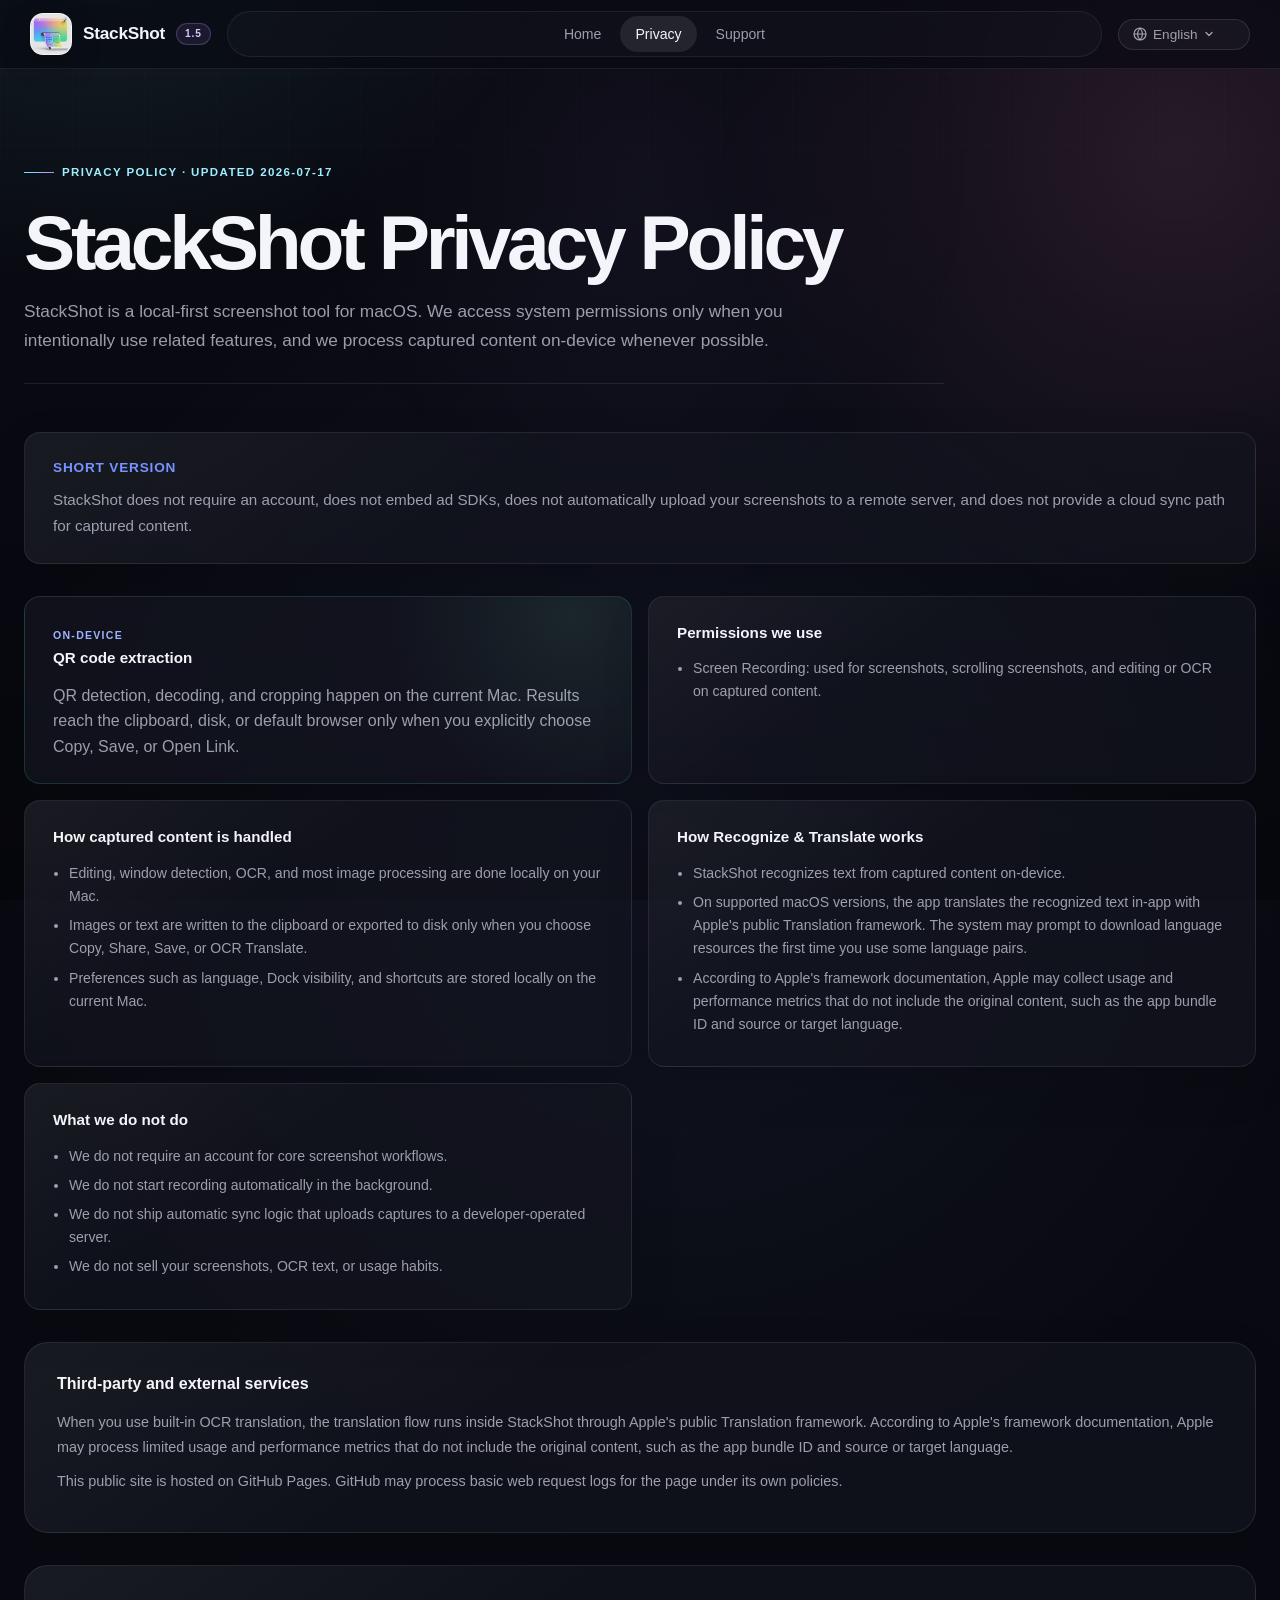
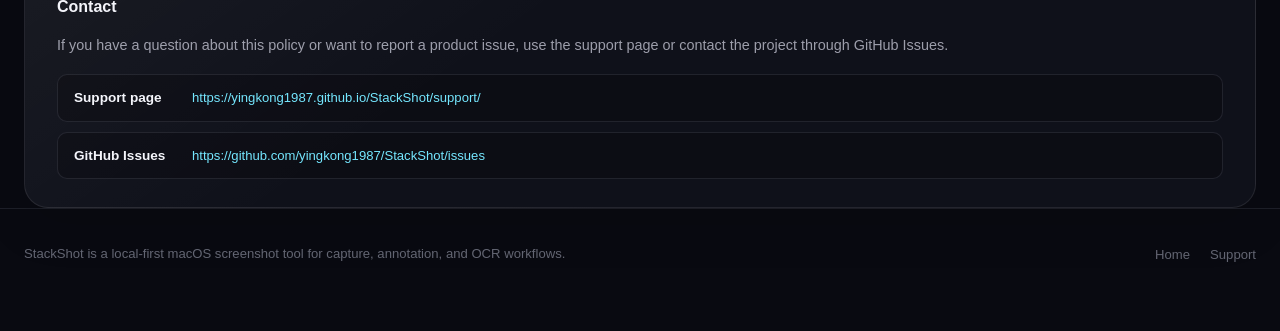
==== commit ecd24e17: "fix: 修正页脚与更新卡片布局 布局修复： - 为主页、支持页和隐私页增加统一的页脚内容容器，使文字与链接严格对齐主内容栅格 - 将页脚改为桌面双列、移动端单列的响应式布局，避免文字贴边和链接错位 " ====
--- a/docs/privacy/index.html
+++ b/docs/privacy/index.html
@@ -830,10 +830,12 @@
     </main>
 
     <footer class="footer">
-      <p class="footer-note" data-copy-key="footer">StackShot is a local-first macOS screenshot tool. This site is hosted on GitHub Pages.</p>
-      <div class="footer-links">
-        <a href="../" data-lang-link data-copy-key="home">Home</a>
-        <a href="../support/" data-lang-link data-copy-key="support">Support</a>
+      <div class="footer-inner">
+        <p class="footer-note" data-copy-key="footer">StackShot is a local-first macOS screenshot tool. This site is hosted on GitHub Pages.</p>
+        <nav class="footer-links" aria-label="Footer">
+          <a href="../" data-lang-link data-copy-key="home">Home</a>
+          <a href="../support/" data-lang-link data-copy-key="support">Support</a>
+        </nav>
       </div>
     </footer>
   </div>
--- a/docs/assets/site.css
+++ b/docs/assets/site.css
@@ -1007,23 +1007,33 @@
    ══════════════════════════════════════════════════════════════ */
 .footer {
   border-top: 1px solid var(--border);
-  padding: 40px 0 20px;
-  display: flex;
+}
+
+.footer-inner {
+  width: min(1200px, calc(100% - 32px));
+  margin: 0 auto;
+  padding: 34px 0 18px;
+  display: grid;
+  grid-template-columns: minmax(0, 1fr) auto;
   justify-content: space-between;
   align-items: center;
-  gap: 24px;
-  flex-wrap: wrap;
+  gap: 32px;
 }
 
 .footer-note {
   margin: 0;
+  max-width: 680px;
   font-size: 0.82rem;
   color: var(--ink-muted);
+  line-height: 1.65;
 }
 
 .footer-links {
   display: flex;
+  align-items: center;
+  justify-content: flex-end;
   gap: 20px;
+  flex-wrap: wrap;
 }
 
 .footer-links a {
@@ -1344,10 +1354,14 @@
 
   .hero { padding: 32px 0 48px; }
 
-  .footer {
-    flex-direction: column;
+  .footer-inner {
+    grid-template-columns: 1fr;
     align-items: flex-start;
     gap: 12px;
+  }
+
+  .footer-links {
+    justify-content: flex-start;
   }
 }
 
@@ -1410,7 +1424,8 @@
 }
 
 .page-inner,
-.topbar-inner {
+.topbar-inner,
+.footer-inner {
   width: min(1240px, calc(100% - 48px));
 }
 
@@ -1983,6 +1998,11 @@
 
 .release-card-scroll {
   grid-column: span 5;
+  display: grid;
+  grid-template-columns: minmax(0, 1.35fr) minmax(150px, .65fr);
+  grid-template-rows: auto auto 1fr;
+  gap: 0 24px;
+  align-items: start;
   background:
     radial-gradient(circle at 80% 75%, rgba(119,147,255,.16), transparent 38%),
     rgba(20,22,32,.74);
@@ -1990,6 +2010,11 @@
 
 .release-card-pin {
   grid-column: span 5;
+  display: grid;
+  grid-template-columns: minmax(0, 1.35fr) minmax(150px, .65fr);
+  grid-template-rows: auto auto 1fr;
+  gap: 0 24px;
+  align-items: start;
   background:
     radial-gradient(circle at 80% 78%, rgba(255,143,199,.15), transparent 36%),
     rgba(20,22,32,.74);
@@ -1998,9 +2023,35 @@
 .release-card-quality {
   grid-column: span 7;
   min-height: 320px;
+  display: flex;
+  flex-direction: column;
   background:
     linear-gradient(120deg, rgba(117,231,255,.08), rgba(119,147,255,.08), rgba(181,140,255,.08), rgba(255,143,199,.08)),
     rgba(20,22,32,.78);
+}
+
+.release-card-scroll > .release-label,
+.release-card-scroll > h3,
+.release-card-scroll > p,
+.release-card-pin > .release-label,
+.release-card-pin > h3,
+.release-card-pin > p {
+  grid-column: 1;
+}
+
+.release-card-scroll > .release-label,
+.release-card-pin > .release-label {
+  grid-row: 1;
+}
+
+.release-card-scroll > h3,
+.release-card-pin > h3 {
+  grid-row: 2;
+}
+
+.release-card-scroll > p,
+.release-card-pin > p {
+  grid-row: 3;
 }
 
 .local-badge {
@@ -2101,11 +2152,15 @@
 }
 
 .scroll-demo {
-  position: absolute;
-  right: 30px;
-  bottom: -22px;
-  width: 190px;
-  height: 165px;
+  position: relative;
+  right: auto;
+  bottom: auto;
+  grid-column: 2;
+  grid-row: 1 / 4;
+  align-self: end;
+  justify-self: end;
+  width: min(100%, 190px);
+  height: 185px;
   transform: rotate(4deg);
 }
 
@@ -2165,10 +2220,14 @@
 }
 
 .pin-demo {
-  position: absolute;
-  right: 28px;
-  bottom: 24px;
-  width: 184px;
+  position: relative;
+  right: auto;
+  bottom: auto;
+  grid-column: 2;
+  grid-row: 1 / 4;
+  align-self: end;
+  justify-self: end;
+  width: min(100%, 184px);
   height: 124px;
   transform: rotate(-3deg);
 }
@@ -2215,13 +2274,12 @@
 }
 
 .quality-tags {
-  position: absolute;
-  right: 34px;
-  bottom: 34px;
-  left: 34px;
+  position: static;
   display: flex;
   flex-wrap: wrap;
   gap: 8px;
+  margin-top: auto;
+  padding-top: 30px;
 }
 
 .quality-tags span {
@@ -2242,14 +2300,31 @@
 }
 
 .release-platform {
-  margin: 18px 4px 0;
+  width: fit-content;
+  max-width: 100%;
+  margin: 18px auto 0;
+  padding: 8px 13px;
+  display: flex;
+  align-items: center;
+  justify-content: center;
+  gap: 7px;
+  border: 1px solid rgba(255,255,255,.07);
+  border-radius: 999px;
   color: var(--ink-muted);
+  background: rgba(255,255,255,.025);
   font-size: .74rem;
+  line-height: 1.4;
+  text-align: center;
 }
 
 .release-platform span {
-  margin: 0 5px;
+  margin: 0;
   color: rgba(255,255,255,.18);
+}
+
+.release-platform strong {
+  color: var(--ink-dim);
+  font-weight: 680;
 }
 
 .feature-panel,
@@ -2348,7 +2423,17 @@
   }
 
   .release-card-qr {
+    grid-column: 1 / -1;
     grid-template-columns: 1fr;
+  }
+
+  .release-card-scroll,
+  .release-card-pin {
+    grid-column: span 6;
+  }
+
+  .release-card-quality {
+    grid-column: 1 / -1;
   }
 
   .qr-console {
@@ -2368,7 +2453,8 @@
 
 @media (max-width: 900px) {
   .page-inner,
-  .topbar-inner {
+  .topbar-inner,
+  .footer-inner {
     width: min(100% - 32px, 720px);
   }
 
@@ -2408,8 +2494,20 @@
 
 @media (max-width: 640px) {
   .page-inner,
-  .topbar-inner {
+  .topbar-inner,
+  .footer-inner {
     width: calc(100% - 24px);
+  }
+
+  .footer-inner {
+    grid-template-columns: 1fr;
+    align-items: start;
+    gap: 12px;
+    padding: 28px 0 8px;
+  }
+
+  .footer-links {
+    justify-content: flex-start;
   }
 
   .topbar-inner {
@@ -2518,7 +2616,47 @@
   }
 
   .release-card-quality {
-    min-height: 370px;
+    min-height: 0;
+  }
+
+  .release-card-scroll,
+  .release-card-pin {
+    grid-template-columns: 1fr;
+    grid-template-rows: auto auto auto auto;
+    gap: 0;
+    min-height: 0;
+  }
+
+  .release-card-scroll > .release-label,
+  .release-card-pin > .release-label {
+    grid-column: 1;
+    grid-row: 1;
+  }
+
+  .release-card-scroll > h3,
+  .release-card-pin > h3 {
+    grid-column: 1;
+    grid-row: 2;
+  }
+
+  .release-card-scroll > p,
+  .release-card-pin > p {
+    grid-column: 1;
+    grid-row: 3;
+  }
+
+  .release-card-scroll > .scroll-demo,
+  .release-card-pin > .pin-demo {
+    grid-column: 1;
+    grid-row: 4;
+    width: min(72%, 190px);
+    margin-top: 28px;
+  }
+
+  .release-platform {
+    width: 100%;
+    flex-wrap: wrap;
+    border-radius: 16px;
   }
 
   .scroll-demo,
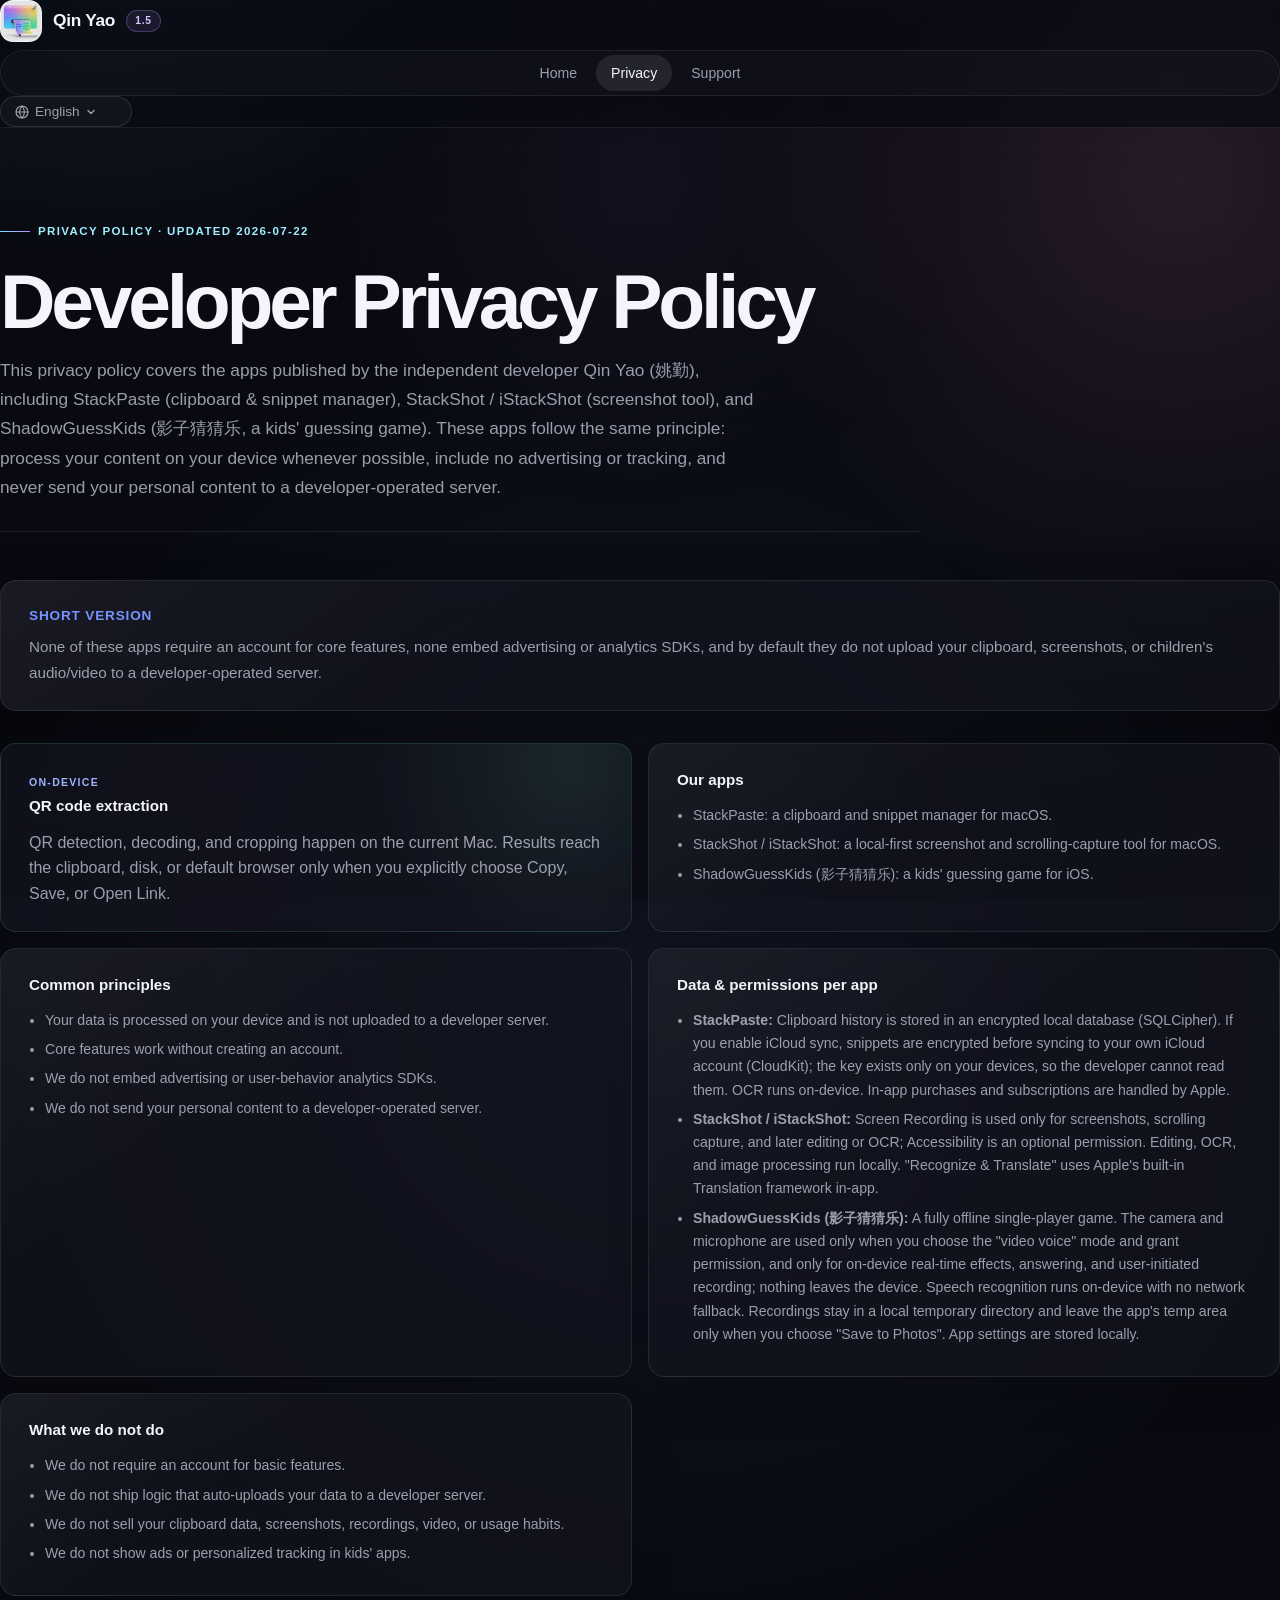
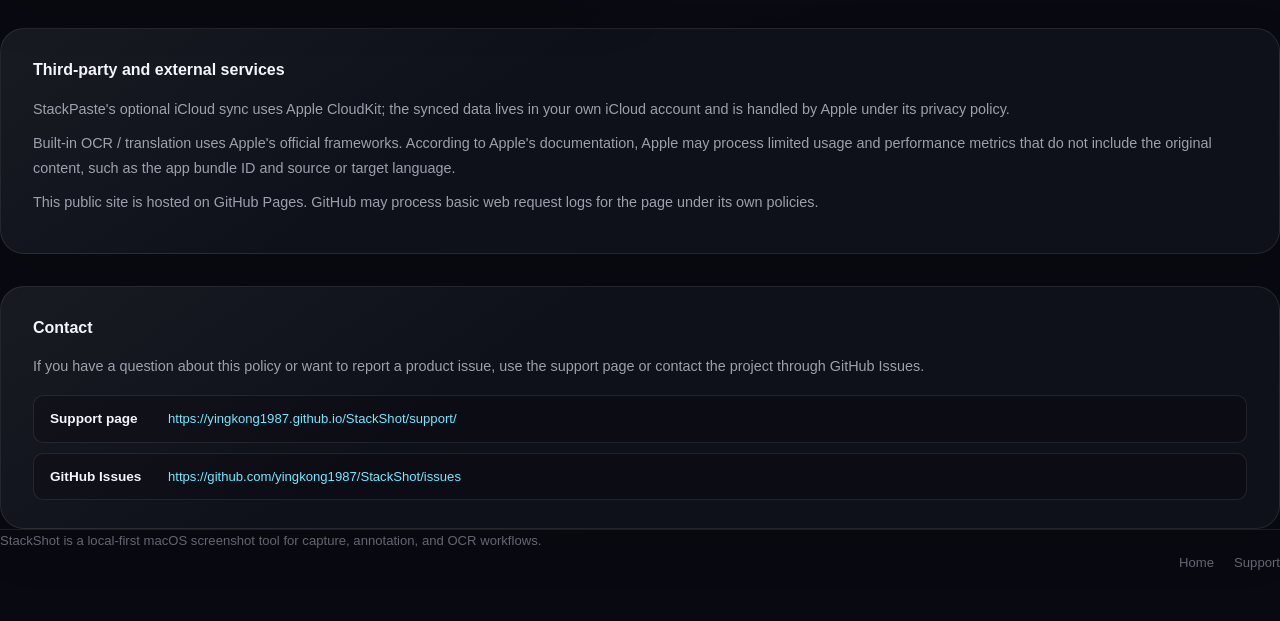
==== commit 4c5b6128: "将隐私政策改写为开发者通用隐私政策，涵盖 StackPaste、StackShot 与影子猜猜乐 - 重写为开发者通用隐私政策，覆盖本开发者（Qin Yao / 姚勤）旗下多款 App，   避免审核" ====
--- a/docs/privacy/index.html
+++ b/docs/privacy/index.html
@@ -3,125 +3,92 @@
 <head>
   <meta charset="utf-8">
   <meta name="viewport" content="width=device-width, initial-scale=1">
-  <meta name="description" content="Official StackShot privacy policy covering capture, OCR, on-device QR extraction, translation, clipboard access, and file export.">
-  <meta name="theme-color" content="#090a11">
-  <title>StackShot | Privacy Policy</title>
-  <link rel="icon" href="../assets/stackshot-logo.png">
+  <meta name="description" content="General developer privacy policy covering StackPaste, StackShot (iStackShot) and ShadowGuessKids by Qin Yao.">
+  <title>Qin Yao | 开发者隐私政策 / Developer Privacy Policy</title>
   <link rel="stylesheet" href="../assets/site.css">
-  <script>
-    (function(){
-      var supported=["en","zh-Hans","zh-Hant","es-ES","hi","ar","pt-BR","fr","ru","de","ja","ko","id","it","nl"];
-      function norm(s){
-        var v=(s||"").toLowerCase();
-        if(v.startsWith("zh-hant")||v.startsWith("zh-tw")||v.startsWith("zh-hk")||v.startsWith("zh-mo"))return"zh-Hant";
-        if(v.startsWith("zh"))return"zh-Hans";
-        if(v.startsWith("es"))return"es-ES";if(v.startsWith("hi"))return"hi";
-        if(v.startsWith("ar"))return"ar";if(v.startsWith("pt"))return"pt-BR";
-        if(v.startsWith("fr"))return"fr";if(v.startsWith("ru"))return"ru";
-        if(v.startsWith("de"))return"de";if(v.startsWith("ja"))return"ja";
-        if(v.startsWith("ko"))return"ko";if(v.startsWith("id"))return"id";
-        if(v.startsWith("it"))return"it";if(v.startsWith("nl"))return"nl";
-        return"en";
-      }
-      var p=new URLSearchParams(location.search).get("lang");
-      var lang=supported.includes(p)?p:null;
-      if(!lang){var m=localStorage.getItem("stackshot-site-language");if(supported.includes(m))lang=m;}
-      if(!lang){var ls=navigator.languages||[navigator.language||"en"];for(var i=0;i<ls.length;i++){var n=norm(ls[i]);if(supported.includes(n)){lang=n;break;}}}
-      if(!lang)lang="en";
-      document.documentElement.setAttribute("data-preload-lang",lang);
-      document.addEventListener("DOMContentLoaded",function(){
-        var panels=document.querySelectorAll("[data-lang-panel]");
-        for(var i=0;i<panels.length;i++){
-          var isActive=panels[i].getAttribute("data-lang-panel")===lang;
-          panels[i].classList.toggle("is-active",isActive);
-          panels[i].hidden=!isActive;
-        }
-      },{once:true});
-    })();
-  </script>
   <script defer src="../assets/site.js"></script>
 </head>
-<body data-page="privacy"
-  data-title-zh-Hans="StackShot | 隐私政策"
-  data-title-zh-Hant="StackShot | 隱私政策"
-  data-title-en="StackShot | Privacy Policy"
-  data-title-es-ES="StackShot | Política de privacidad"
-  data-title-hi="StackShot | गोपनीयता नीति"
-  data-title-ar="StackShot | سياسة الخصوصية"
-  data-title-pt-BR="StackShot | Política de privacidade"
-  data-title-fr="StackShot | Politique de confidentialité"
-  data-title-ru="StackShot | Политика конфиденциальности"
-  data-title-de="StackShot | Datenschutzrichtlinie"
-  data-title-ja="StackShot | プライバシーポリシー"
-  data-title-ko="StackShot | 개인정보 처리방침"
-  data-title-id="StackShot | Kebijakan Privasi"
-  data-title-it="StackShot | Informativa sulla Privacy"
-  data-title-nl="StackShot | Privacybeleid">
+<body data-page="privacy" data-title-zh-Hans="Qin Yao | 开发者隐私政策" data-title-zh-Hant="Qin Yao | 開發者隱私權政策" data-title-en="Qin Yao | Developer Privacy Policy" data-title-ja="Qin Yao | 開発者プライバシーポリシー">
   <div class="page-shell">
     <header class="topbar">
-      <div class="topbar-inner">
-        <a class="brand" href="../" data-lang-link>
-          <span class="brand-logo"><img src="../assets/stackshot-logo.png" alt="StackShot logo"></span>
-          <span class="brand-wordmark">StackShot</span>
-        </a>
-        <nav class="site-nav" aria-label="Primary">
-          <a class="nav-link" href="../" data-lang-link data-copy-key="home">Home</a>
-          <a class="nav-link" href="./" data-lang-link data-copy-key="privacy" aria-current="page">Privacy</a>
-          <a class="nav-link" href="../support/" data-lang-link data-copy-key="support">Support</a>
-        </nav>
-        <div data-language-switcher></div>
+      <a class="brand" href="../" data-lang-link>
+        <span class="brand-logo"><img src="../assets/stackshot-logo.png" alt="StackShot logo"></span>
+        <span class="brand-wordmark">Qin Yao</span>
+      </a>
+      <nav class="site-nav" aria-label="Primary">
+        <a class="nav-link" href="../" data-lang-link data-copy-key="home">Home</a>
+        <a class="nav-link" href="./" data-lang-link data-copy-key="privacy" aria-current="page">Privacy</a>
+        <a class="nav-link" href="../support/" data-lang-link data-copy-key="support">Support</a>
+      </nav>
+      <div class="lang-switcher" data-language-switcher role="group" aria-label="Switch language">
+        <button class="language-button" type="button" data-set-lang="zh-Hans">简</button>
+        <button class="language-button" type="button" data-set-lang="zh-Hant">繁</button>
+        <button class="language-button" type="button" data-set-lang="en">EN</button>
+        <button class="language-button" type="button" data-set-lang="ja">JA</button>
+        <button class="language-button" type="button" data-set-lang="fr">FR</button>
+        <button class="language-button" type="button" data-set-lang="de">DE</button>
+        <button class="language-button" type="button" data-set-lang="es-ES">ES</button>
+        <button class="language-button" type="button" data-set-lang="ko">KO</button>
+        <button class="language-button" type="button" data-set-lang="pt-BR">PT</button>
+        <button class="language-button" type="button" data-set-lang="ru">RU</button>
+        <button class="language-button" type="button" data-set-lang="ar">AR</button>
       </div>
     </header>
 
-    <main class="page-inner">
+    <main>
+      <!-- ===================== zh-Hans ===================== -->
       <section class="lang-panel" data-lang-panel="zh-Hans" hidden>
         <div class="page-heading">
-          <div class="eyebrow">隐私政策 · 更新于 2026-07-17</div>
-          <h1>StackShot 隐私政策</h1>
-          <p>StackShot 是一款面向 macOS 的本地优先截图工具。我们尽量只在你主动触发相关功能时访问系统权限，并优先在设备本机处理截图内容。</p>
+          <div class="eyebrow">隐私政策 · 更新于 2026-07-22</div>
+          <h1>开发者隐私政策</h1>
+          <p>本隐私政策适用于独立开发者 Qin Yao（姚勤）旗下的应用，包括 StackPaste（剪贴板与片段管理）、StackShot / iStackShot（截图工具）与影子猜猜乐 / ShadowGuessKids（儿童猜物游戏）。这些应用遵循同一原则：尽量在你的设备本机处理内容，不内置广告或跟踪，也不会把你的个人内容发送到开发者服务器。</p>
         </div>
         <section class="page-layout">
           <article class="callout">
             <strong>简要结论</strong>
-            <p>StackShot 不要求创建账户，不内置广告 SDK，不自动把你的截图上传到远程服务器，也不提供网络同步截图内容的机制。</p>
+            <p>上述应用均不要求创建账户即可使用核心功能，均不集成广告或统计分析 SDK，且默认不会把你的剪贴板、截图或儿童相关的录音/视频上传到开发者运营的服务器。</p>
           </article>
           <div class="policy-grid">
             <article class="policy-block">
-              <h2>我们访问哪些权限</h2>
-              <ul class="policy-list">
-                <li>屏幕录制：用于截图、滚动截图，以及对已捕获内容进行后续编辑和 OCR。</li>
-              </ul>
-            </article>
-            <article class="policy-block">
-              <h2>我们如何处理截图内容</h2>
-              <ul class="policy-list">
-                <li>截图编辑、窗口识别、OCR 和大部分图像处理默认都在本机完成。</li>
-                <li>只有在你点击复制、分享、保存或 OCR 翻译时，应用才会把图像或文字写入剪贴板或导出到你选择的位置。</li>
-                <li>偏好设置例如语言、Dock 显示和快捷键只保存在当前 Mac 的本地偏好中。</li>
-              </ul>
-            </article>
-            <article class="policy-block">
-              <h2>“识别并翻译”如何工作</h2>
-              <ul class="policy-list">
-                <li>StackShot 会先在设备上识别截图中的文字。</li>
-                <li>在支持的 macOS 版本中，应用会通过 Apple 官方 Translation 框架在应用内完成翻译；首次使用某些语言对时，系统可能提示下载语言资源。</li>
-                <li>根据 Apple 的框架说明，Apple 可能会收集不包含原文内容的使用与性能指标，例如 App Bundle ID 与源/目标语言。</li>
+              <h2>我们开发的应用</h2>
+              <ul class="policy-list">
+                <li>StackPaste：macOS 剪贴板与片段管理工具。</li>
+                <li>StackShot / iStackShot：macOS 本地优先的截图与长截图工具。</li>
+                <li>影子猜猜乐 / ShadowGuessKids：iOS 儿童猜物游戏。</li>
+              </ul>
+            </article>
+            <article class="policy-block">
+              <h2>通用原则</h2>
+              <ul class="policy-list">
+                <li>数据尽量在你的设备本机处理，不上传开发者服务器。</li>
+                <li>使用核心功能不需要注册账户。</li>
+                <li>不内置广告或用户行为统计分析 SDK。</li>
+                <li>不会把你的个人内容发送到开发者运营的服务器。</li>
+              </ul>
+            </article>
+            <article class="policy-block">
+              <h2>各应用的数据与权限</h2>
+              <ul class="policy-list">
+                <li><strong>StackPaste：</strong>剪贴板历史默认保存在本机加密数据库（SQLCipher）中。若你开启 iCloud 同步，片段会先加密再同步到你自己的 iCloud 账户（CloudKit），密钥仅存在于你的设备，开发者无法读取。OCR 在设备端完成；内购与订阅由 Apple 处理。</li>
+                <li><strong>StackShot / iStackShot：</strong>仅在截图、长截图及后续编辑 / OCR 时使用屏幕录制权限；辅助功能为可选权限。编辑、OCR 与图像处理默认在本机完成；“识别并翻译”通过 Apple 官方 Translation 框架在应用内完成。</li>
+                <li><strong>影子猜猜乐 / ShadowGuessKids：</strong>纯离线单机游戏。只有在你选择“视频语音”模式并授权后，才会使用摄像头与麦克风，且仅用于设备上的实时特效、答题与用户主动开始的录像，不会离开设备；语音识别在设备端完成，不使用网络识别；录像仅暂存本机临时目录，只有你主动“保存到相册”后才离开应用临时区；应用设置仅保存在本机。</li>
               </ul>
             </article>
             <article class="policy-block">
               <h2>我们不会做的事</h2>
               <ul class="policy-list">
-                <li>不会要求你注册账户来使用基本截图功能。</li>
-                <li>不会在后台自动开始录屏。</li>
-                <li>不会内置把截图上传到开发者服务器的自动同步逻辑。</li>
-                <li>不会出售你的截图、OCR 文本或使用习惯数据。</li>
+                <li>不会要求注册账户来使用基本功能。</li>
+                <li>不会内置把你的数据自动上传到开发者服务器的逻辑。</li>
+                <li>不会出售你的剪贴板、截图、录音、视频或使用习惯数据。</li>
+                <li>不会在儿童应用中投放广告或进行个性化跟踪。</li>
               </ul>
             </article>
           </div>
           <article class="page-panel">
             <h2>第三方与外部服务</h2>
-            <p>当你使用内置 OCR 翻译时，翻译流程由 Apple 官方 Translation 框架在应用内执行。根据 Apple 的框架说明，Apple 可能处理不包含原文内容的使用与性能指标，例如 App Bundle ID 与源/目标语言。</p>
-            <p>本公开页面托管在 GitHub Pages 上。访问本页面时，GitHub 可能会依据其自身政策处理基础的网页请求日志。</p>
+            <p>StackPaste 可选的 iCloud 同步使用 Apple CloudKit，相关数据保存在你自己的 iCloud 账户中，由 Apple 依据其隐私政策处理。</p>
+            <p>内置的 OCR / 翻译使用 Apple 官方框架。根据 Apple 的框架说明，Apple 可能处理不包含原文内容的使用与性能指标，例如 App Bundle ID 与源 / 目标语言。</p>
+            <p>本公开页面托管于 GitHub Pages。访问本页面时，GitHub 可能依据其自身政策处理基础的网页请求日志。</p>
           </article>
           <article class="page-panel">
             <h2>联系我们</h2>
@@ -134,58 +101,63 @@
         </section>
       </section>
 
+      <!-- ===================== zh-Hant ===================== -->
       <section class="lang-panel" data-lang-panel="zh-Hant" hidden>
         <div class="page-heading">
-          <div class="eyebrow">隱私政策 · 更新於 2026-07-17</div>
-          <h1>StackShot 隱私政策</h1>
-          <p>StackShot 是一款面向 macOS 的本機優先截圖工具。我們只在你主動使用相關功能時存取系統權限，並優先在裝置本機處理截圖內容。</p>
+          <div class="eyebrow">隱私權政策 · 更新於 2026-07-22</div>
+          <h1>開發者隱私權政策</h1>
+          <p>本隱私權政策適用於獨立開發者 Qin Yao（姚勤）旗下的應用，包括 StackPaste（剪貼簿與片段管理）、StackShot / iStackShot（截圖工具）與影子猜猜樂 / ShadowGuessKids（兒童猜物遊戲）。這些應用遵循同一原則：盡量在你的裝置本機處理內容，不內建廣告或追蹤，也不會把你的個人內容傳送到開發者伺服器。</p>
         </div>
         <section class="page-layout">
           <article class="callout">
             <strong>簡要結論</strong>
-            <p>StackShot 不要求建立帳號，不內建廣告 SDK，不會自動把你的截圖上傳到遠端伺服器，也不提供網路同步截圖內容的機制。</p>
+            <p>上述應用均不要求建立帳號即可使用核心功能，均不整合廣告或統計分析 SDK，且預設不會把你的剪貼簿、截圖或兒童相關的錄音 / 影片上傳到開發者營運的伺服器。</p>
           </article>
           <div class="policy-grid">
             <article class="policy-block">
-              <h2>我們會使用哪些權限</h2>
-              <ul class="policy-list">
-                <li>螢幕錄製：用於截圖、捲動截圖，以及對已擷取內容進行後續編輯與 OCR。</li>
-              </ul>
-            </article>
-            <article class="policy-block">
-              <h2>我們如何處理截圖內容</h2>
-              <ul class="policy-list">
-                <li>截圖編輯、視窗辨識、OCR 與大部分影像處理預設都在本機完成。</li>
-                <li>只有當你點擊複製、分享、儲存或 OCR 翻譯時，App 才會把影像或文字寫入剪貼簿，或匯出到你選擇的位置。</li>
-                <li>偏好設定例如語言、Dock 顯示與快捷鍵只保存在目前這台 Mac 的本地偏好中。</li>
-              </ul>
-            </article>
-            <article class="policy-block">
-              <h2>「辨識並翻譯」如何運作</h2>
-              <ul class="policy-list">
-                <li>StackShot 會先在裝置上辨識截圖中的文字。</li>
-                <li>在支援的 macOS 版本中，App 會透過 Apple 官方 Translation 框架在 App 內完成翻譯；首次使用某些語言配對時，系統可能提示下載語言資源。</li>
-                <li>依 Apple 的框架說明，Apple 可能收集不包含原文內容的使用與效能指標，例如 App Bundle ID 與來源／目標語言。</li>
+              <h2>我們開發的應用</h2>
+              <ul class="policy-list">
+                <li>StackPaste：macOS 剪貼簿與片段管理工具。</li>
+                <li>StackShot / iStackShot：macOS 本機優先的截圖與長截圖工具。</li>
+                <li>影子猜猜樂 / ShadowGuessKids：iOS 兒童猜物遊戲。</li>
+              </ul>
+            </article>
+            <article class="policy-block">
+              <h2>通用原則</h2>
+              <ul class="policy-list">
+                <li>資料盡量在你的裝置本機處理，不上傳開發者伺服器。</li>
+                <li>使用核心功能不需要註冊帳號。</li>
+                <li>不內建廣告或用戶行為統計分析 SDK。</li>
+                <li>不會把你的個人內容傳送到開發者營運的伺服器。</li>
+              </ul>
+            </article>
+            <article class="policy-block">
+              <h2>各應用的資料與權限</h2>
+              <ul class="policy-list">
+                <li><strong>StackPaste：</strong>剪貼簿歷史預設保存在本機加密資料庫（SQLCipher）中。若你開啟 iCloud 同步，片段會先加密再同步到你自己的 iCloud 帳戶（CloudKit），金鑰僅存在於你的裝置，開發者無法讀取。OCR 在裝置端完成；內購與訂閱由 Apple 處理。</li>
+                <li><strong>StackShot / iStackShot：</strong>僅在截圖、長截圖及後續編輯 / OCR 時使用螢幕錄製權限；輔助功能為可選權限。編輯、OCR 與影像處理預設在本機完成；「辨識並翻譯」透過 Apple 官方 Translation 框架在應用內完成。</li>
+                <li><strong>影子猜猜樂 / ShadowGuessKids：</strong>純離線單機遊戲。只有當你選擇「影片語音」模式並授權後，才會使用鏡頭與麥克風，且僅用於裝置上的即時特效、答題與用戶主動開始的錄影，不會離開裝置；語音辨識在裝置端完成，不使用網路辨識；錄影僅暫存本機臨時目錄，只有你主動「儲存到相簿」後才離開應用臨時區；應用設定僅保存在本機。</li>
               </ul>
             </article>
             <article class="policy-block">
               <h2>我們不會做的事</h2>
               <ul class="policy-list">
-                <li>不會要求你建立帳號才能使用基本截圖功能。</li>
-                <li>不會在背景自動開始錄屏。</li>
-                <li>不會內建把截圖上傳到開發者伺服器的自動同步邏輯。</li>
-                <li>不會出售你的截圖、OCR 文字或使用習慣資料。</li>
+                <li>不會要求註冊帳號來使用基本功能。</li>
+                <li>不會內建把你的資料自動上傳到開發者伺服器的邏輯。</li>
+                <li>不會出售你的剪貼簿、截圖、錄音、影片或使用習慣資料。</li>
+                <li>不會在兒童應用中投放廣告或進行個人化追蹤。</li>
               </ul>
             </article>
           </div>
           <article class="page-panel">
             <h2>第三方與外部服務</h2>
-            <p>當你使用內建 OCR 翻譯時，翻譯流程會由 Apple 官方 Translation 框架在 App 內執行。依 Apple 的框架說明，Apple 可能處理不包含原文內容的使用與效能指標，例如 App Bundle ID 與來源／目標語言。</p>
-            <p>本公開頁面託管於 GitHub Pages。造訪本頁面時，GitHub 可能會依其政策處理基礎的網頁請求日誌。</p>
+            <p>StackPaste 選用的 iCloud 同步使用 Apple CloudKit，相關資料保存在你自己的 iCloud 帳戶中，由 Apple 依其隱私權政策處理。</p>
+            <p>內建的 OCR / 翻譯使用 Apple 官方框架。依 Apple 說明，Apple 可能處理不包含原文內容的使用與效能指標，例如 App Bundle ID 與來源 / 目標語言。</p>
+            <p>本公開頁面託管於 GitHub Pages。造訪本頁面時，GitHub 可能依其政策處理基礎的網頁請求日誌。</p>
           </article>
           <article class="page-panel">
             <h2>聯絡我們</h2>
-            <p>如果你對這份隱私政策有疑問，或需要提交與使用體驗相關的問題，請造訪支援頁，或透過 GitHub Issues 聯絡。</p>
+            <p>如果你對這份隱私權政策有疑問，或需要提交與使用體驗相關的問題，請造訪支援頁，或透過 GitHub Issues 聯絡。</p>
             <div class="quick-links">
               <div class="link-card"><strong>支援頁</strong><a href="https://yingkong1987.github.io/StackShot/support/">https://yingkong1987.github.io/StackShot/support/</a></div>
               <div class="link-card"><strong>GitHub Issues</strong><a href="https://github.com/yingkong1987/StackShot/issues">https://github.com/yingkong1987/StackShot/issues</a></div>
@@ -194,53 +166,58 @@
         </section>
       </section>
 
+      <!-- ===================== en ===================== -->
       <section class="lang-panel" data-lang-panel="en" hidden>
         <div class="page-heading">
-          <div class="eyebrow">Privacy policy · Updated 2026-07-17</div>
-          <h1>StackShot Privacy Policy</h1>
-          <p>StackShot is a local-first screenshot tool for macOS. We access system permissions only when you intentionally use related features, and we process captured content on-device whenever possible.</p>
+          <div class="eyebrow">Privacy policy · Updated 2026-07-22</div>
+          <h1>Developer Privacy Policy</h1>
+          <p>This privacy policy covers the apps published by the independent developer Qin Yao (姚勤), including StackPaste (clipboard &amp; snippet manager), StackShot / iStackShot (screenshot tool), and ShadowGuessKids (影子猜猜乐, a kids' guessing game). These apps follow the same principle: process your content on your device whenever possible, include no advertising or tracking, and never send your personal content to a developer-operated server.</p>
         </div>
         <section class="page-layout">
           <article class="callout">
             <strong>Short version</strong>
-            <p>StackShot does not require an account, does not embed ad SDKs, does not automatically upload your screenshots to a remote server, and does not provide a cloud sync path for captured content.</p>
+            <p>None of these apps require an account for core features, none embed advertising or analytics SDKs, and by default they do not upload your clipboard, screenshots, or children's audio/video to a developer-operated server.</p>
           </article>
           <div class="policy-grid">
             <article class="policy-block">
-              <h2>Permissions we use</h2>
-              <ul class="policy-list">
-                <li>Screen Recording: used for screenshots, scrolling screenshots, and editing or OCR on captured content.</li>
-              </ul>
-            </article>
-            <article class="policy-block">
-              <h2>How captured content is handled</h2>
-              <ul class="policy-list">
-                <li>Editing, window detection, OCR, and most image processing are done locally on your Mac.</li>
-                <li>Images or text are written to the clipboard or exported to disk only when you choose Copy, Share, Save, or OCR Translate.</li>
-                <li>Preferences such as language, Dock visibility, and shortcuts are stored locally on the current Mac.</li>
-              </ul>
-            </article>
-            <article class="policy-block">
-              <h2>How Recognize &amp; Translate works</h2>
-              <ul class="policy-list">
-                <li>StackShot recognizes text from captured content on-device.</li>
-                <li>On supported macOS versions, the app translates the recognized text in-app with Apple's public Translation framework. The system may prompt to download language resources the first time you use some language pairs.</li>
-                <li>According to Apple's framework documentation, Apple may collect usage and performance metrics that do not include the original content, such as the app bundle ID and source or target language.</li>
+              <h2>Our apps</h2>
+              <ul class="policy-list">
+                <li>StackPaste: a clipboard and snippet manager for macOS.</li>
+                <li>StackShot / iStackShot: a local-first screenshot and scrolling-capture tool for macOS.</li>
+                <li>ShadowGuessKids (影子猜猜乐): a kids' guessing game for iOS.</li>
+              </ul>
+            </article>
+            <article class="policy-block">
+              <h2>Common principles</h2>
+              <ul class="policy-list">
+                <li>Your data is processed on your device and is not uploaded to a developer server.</li>
+                <li>Core features work without creating an account.</li>
+                <li>We do not embed advertising or user-behavior analytics SDKs.</li>
+                <li>We do not send your personal content to a developer-operated server.</li>
+              </ul>
+            </article>
+            <article class="policy-block">
+              <h2>Data &amp; permissions per app</h2>
+              <ul class="policy-list">
+                <li><strong>StackPaste:</strong> Clipboard history is stored in an encrypted local database (SQLCipher). If you enable iCloud sync, snippets are encrypted before syncing to your own iCloud account (CloudKit); the key exists only on your devices, so the developer cannot read them. OCR runs on-device. In-app purchases and subscriptions are handled by Apple.</li>
+                <li><strong>StackShot / iStackShot:</strong> Screen Recording is used only for screenshots, scrolling capture, and later editing or OCR; Accessibility is an optional permission. Editing, OCR, and image processing run locally. "Recognize &amp; Translate" uses Apple's built-in Translation framework in-app.</li>
+                <li><strong>ShadowGuessKids (影子猜猜乐):</strong> A fully offline single-player game. The camera and microphone are used only when you choose the "video voice" mode and grant permission, and only for on-device real-time effects, answering, and user-initiated recording; nothing leaves the device. Speech recognition runs on-device with no network fallback. Recordings stay in a local temporary directory and leave the app's temp area only when you choose "Save to Photos". App settings are stored locally.</li>
               </ul>
             </article>
             <article class="policy-block">
               <h2>What we do not do</h2>
               <ul class="policy-list">
-                <li>We do not require an account for core screenshot workflows.</li>
-                <li>We do not start recording automatically in the background.</li>
-                <li>We do not ship automatic sync logic that uploads captures to a developer-operated server.</li>
-                <li>We do not sell your screenshots, OCR text, or usage habits.</li>
+                <li>We do not require an account for basic features.</li>
+                <li>We do not ship logic that auto-uploads your data to a developer server.</li>
+                <li>We do not sell your clipboard data, screenshots, recordings, video, or usage habits.</li>
+                <li>We do not show ads or personalized tracking in kids' apps.</li>
               </ul>
             </article>
           </div>
           <article class="page-panel">
             <h2>Third-party and external services</h2>
-            <p>When you use built-in OCR translation, the translation flow runs inside StackShot through Apple's public Translation framework. According to Apple's framework documentation, Apple may process limited usage and performance metrics that do not include the original content, such as the app bundle ID and source or target language.</p>
+            <p>StackPaste's optional iCloud sync uses Apple CloudKit; the synced data lives in your own iCloud account and is handled by Apple under its privacy policy.</p>
+            <p>Built-in OCR / translation uses Apple's official frameworks. According to Apple's documentation, Apple may process limited usage and performance metrics that do not include the original content, such as the app bundle ID and source or target language.</p>
             <p>This public site is hosted on GitHub Pages. GitHub may process basic web request logs for the page under its own policies.</p>
           </article>
           <article class="page-panel">
@@ -254,53 +231,58 @@
         </section>
       </section>
 
+      <!-- ===================== ja ===================== -->
       <section class="lang-panel" data-lang-panel="ja" hidden>
         <div class="page-heading">
-          <div class="eyebrow">プライバシーポリシー · 更新日 2026-07-17</div>
-          <h1>StackShot プライバシーポリシー</h1>
-          <p>StackShot は macOS 向けのローカル優先スクリーンショットツールです。関連機能をあなたが使うときだけシステム権限にアクセスし、可能な限り取得した内容をデバイス上で処理します。</p>
+          <div class="eyebrow">プライバシーポリシー · 更新日 2026-07-22</div>
+          <h1>開発者プライバシーポリシー</h1>
+          <p>本ポリシーは、独立開発者 Qin Yao（姚勤）が公開するアプリ、StackPaste（クリップボード・スニペット管理）、StackShot / iStackShot（スクリーンショットツール）、ShadowGuessKids（影子猜猜乐、子ども向けクイズゲーム）に適用されます。これらのアプリは同じ方針に従います。お客様のコンテンツは可能な限りデバイス上で処理され、広告や追跡は組み込まず、個人データを開発者サーバーへ送信することはありません。</p>
         </div>
         <section class="page-layout">
           <article class="callout">
             <strong>要点</strong>
-            <p>StackShot はアカウント登録を要求せず、広告 SDK を組み込まず、取得したスクリーンショットを自動的に遠隔サーバーへ送信せず、クラウド同期機能も提供しません。</p>
+            <p>いずれのアプリも基本機能にアカウントは不要で、広告や分析 SDK を組み込まず、クリップボード・スクリーンショット・子どもの音声 / 動画を開発者サーバーへアップロードすることはありません。</p>
           </article>
           <div class="policy-grid">
             <article class="policy-block">
-              <h2>使用する権限</h2>
-              <ul class="policy-list">
-                <li>画面収録: スクリーンショット、スクロールキャプチャ、取得済み画像の編集や OCR に使用します。</li>
-              </ul>
-            </article>
-            <article class="policy-block">
-              <h2>取得した内容の扱い</h2>
-              <ul class="policy-list">
-                <li>編集、ウインドウ判定、OCR、ほとんどの画像処理はこの Mac 上で完結します。</li>
-                <li>画像や文字をクリップボードへ書き込んだり、保存先へ書き出したりするのは、コピー、共有、保存、OCR 翻訳をあなたが選んだときだけです。</li>
-                <li>言語設定、Dock 表示、ショートカットなどの設定は現在の Mac のローカル設定として保存されます。</li>
-              </ul>
-            </article>
-            <article class="policy-block">
-              <h2>「認識して翻訳」の動作</h2>
-              <ul class="policy-list">
-                <li>StackShot は取得した内容の文字をデバイス上で認識します。</li>
-                <li>対応する macOS バージョンでは、Apple の公開 Translation フレームワークを使ってアプリ内で翻訳します。言語の組み合わせによっては、初回に言語リソースのダウンロードを求められる場合があります。</li>
-                <li>Apple の説明によると、Apple は元の内容を含まない利用状況や性能指標（アプリの Bundle ID、元言語／対象言語など）を収集する場合があります。</li>
+              <h2>開発しているアプリ</h2>
+              <ul class="policy-list">
+                <li>StackPaste：macOS 用クリップボード・スニペット管理ツール。</li>
+                <li>StackShot / iStackShot：macOS 向けローカル優先のスクリーンショット・スクロールキャプチャツール。</li>
+                <li>ShadowGuessKids（影子猜猜乐）：iOS 向け子ども用クイズゲーム。</li>
+              </ul>
+            </article>
+            <article class="policy-block">
+              <h2>共通の方針</h2>
+              <ul class="policy-list">
+                <li>データは可能な限りデバイス上で処理し、開発者サーバーへはアップロードしません。</li>
+                <li>基本機能はアカウント登録なしで利用できます。</li>
+                <li>広告やユーザー行動分析 SDK は組み込みません。</li>
+                <li>個人コンテンツを開発者サーバーへ送信することはありません。</li>
+              </ul>
+            </article>
+            <article class="policy-block">
+              <h2>アプリごとのデータと権限</h2>
+              <ul class="policy-list">
+                <li><strong>StackPaste：</strong>クリップボード履歴は本機の暗号化データベース（SQLCipher）に保存されます。iCloud 同期を有効にした場合、スニペットは暗号化されてからお客様自身の iCloud アカウント（CloudKit）に同期され、鍵はデバイスのみに存在するため開発者は読み取れません。OCR はデバイス上で実行され、インアプリ購入は Apple が処理します。</li>
+                <li><strong>StackShot / iStackShot：</strong>画面収録権限はスクリーンショット・スクロールキャプチャとその後の編集 / OCR 時のみ使用し、アクセシビリティは任意の権限です。編集・OCR・画像処理は原則として本機で完了し、「認識して翻訳」は Apple の翻訳フレームワークをアプリ内で使用します。</li>
+                <li><strong>ShadowGuessKids（影子猜猜乐）：</strong>完全オフラインの単体ゲームです。「ビデオ音声」モードを選択して許可した場合のみカメラとマイクを使用し、デバイス上のリアルタイム効果・回答・ユーザーが開始した録画に限定され、デバイス外へ出ることはありません。音声認識はデバイス上で行い、ネットワーク認識は使用しません。録画は本機の一時フォルダにのみ保存され、「写真に保存」を選んだときだけ退避されます。設定は本機にのみ保存されます。</li>
               </ul>
             </article>
             <article class="policy-block">
               <h2>行わないこと</h2>
               <ul class="policy-list">
-                <li>基本的なスクリーンショット機能のためにアカウント作成を求めません。</li>
-                <li>バックグラウンドで自動的に録画を始めません。</li>
-                <li>取得内容を開発者運営サーバーへ自動アップロードする同期ロジックを組み込みません。</li>
-                <li>スクリーンショット、OCR テキスト、利用傾向を販売しません。</li>
+                <li>基本機能にアカウント作成を求めることはありません。</li>
+                <li>データを開発者サーバーへ自動アップロードするロジックは組み込みません。</li>
+                <li>クリップボード・スクリーンショット・録音・動画・利用履歴を販売することはありません。</li>
+                <li>子ども向けアプリで広告やパーソナライズされた追跡を行うことはありません。</li>
               </ul>
             </article>
           </div>
           <article class="page-panel">
             <h2>外部サービスについて</h2>
-            <p>内蔵 OCR 翻訳を使う場合、翻訳処理は Apple の公開 Translation フレームワークを通じてアプリ内で行われます。Apple の説明によると、Apple は元の内容を含まない利用状況や性能指標（アプリの Bundle ID、元言語／対象言語など）を処理する場合があります。</p>
+            <p>StackPaste の任意の iCloud 同期は Apple CloudKit を使用し、データはお客様自身の iCloud アカウントに保存され、Apple のプライバシーポリシーに従って処理されます。</p>
+            <p>内蔵の OCR / 翻訳は Apple の公式フレームワークを使用します。Apple の説明によれば、Apple は元の内容を含まない利用状況や性能指標（アプリの Bundle ID、元言語 / 対象言語など）を処理する場合があります。</p>
             <p>この公開サイトは GitHub Pages でホストされています。ページ閲覧時には、GitHub が自社ポリシーに従って基本的な Web リクエストログを処理する場合があります。</p>
           </article>
           <article class="page-panel">
@@ -313,529 +295,13 @@
           </article>
         </section>
       </section>
-
-      <section class="lang-panel" data-lang-panel="es-ES" hidden>
-        <div class="page-heading">
-          <div class="eyebrow">Política de privacidad · Actualizada 2026-07-17</div>
-          <h1>Política de privacidad de StackShot</h1>
-          <p>StackShot es una herramienta de capturas local-first para macOS. Accedemos a permisos del sistema solo cuando usas funciones relacionadas de forma intencionada y procesamos el contenido capturado en el dispositivo siempre que es posible.</p>
-        </div>
-        <section class="page-layout">
-          <article class="callout">
-            <strong>Resumen</strong>
-            <p>StackShot no requiere una cuenta, no integra SDK publicitarios, no sube automáticamente tus capturas a un servidor remoto y no ofrece sincronización en la nube para el contenido capturado.</p>
-          </article>
-          <div class="policy-grid">
-            <article class="policy-block">
-              <h2>Permisos que usamos</h2>
-              <ul class="policy-list">
-                <li>Grabación de pantalla: se usa para capturas, capturas con desplazamiento y edición u OCR sobre el contenido capturado.</li>
-              </ul>
-            </article>
-            <article class="policy-block">
-              <h2>Cómo se maneja el contenido capturado</h2>
-              <ul class="policy-list">
-                <li>La edición, la detección de ventanas, el OCR y la mayor parte del procesamiento de imagen se realizan localmente en tu Mac.</li>
-                <li>Las imágenes o el texto solo se escriben en el portapapeles o se exportan al disco cuando eliges Copiar, Compartir, Guardar o Traducir con OCR.</li>
-                <li>Preferencias como idioma, visibilidad del Dock y atajos se guardan localmente en el Mac actual.</li>
-              </ul>
-            </article>
-            <article class="policy-block">
-              <h2>Cómo funciona Reconocer y traducir</h2>
-              <ul class="policy-list">
-                <li>StackShot reconoce en el dispositivo el texto del contenido capturado.</li>
-                <li>En las versiones compatibles de macOS, la app traduce el texto reconocido dentro de la aplicación con el framework público Translation de Apple. El sistema puede pedir descargar recursos de idioma la primera vez que uses algunos pares.</li>
-                <li>Según la documentación del framework de Apple, Apple puede recopilar métricas de uso y rendimiento que no incluyen el contenido original, como el identificador del bundle y el idioma de origen o destino.</li>
-              </ul>
-            </article>
-            <article class="policy-block">
-              <h2>Lo que no hacemos</h2>
-              <ul class="policy-list">
-                <li>No exigimos una cuenta para los flujos básicos de capturas.</li>
-                <li>No empezamos a grabar automáticamente en segundo plano.</li>
-                <li>No incorporamos lógica de sincronización automática que suba las capturas a un servidor operado por el desarrollador.</li>
-                <li>No vendemos tus capturas, el texto OCR ni tus hábitos de uso.</li>
-              </ul>
-            </article>
-          </div>
-          <article class="page-panel">
-            <h2>Servicios externos y de terceros</h2>
-            <p>Cuando usas la traducción OCR integrada, el flujo se ejecuta dentro de StackShot mediante el framework público Translation de Apple. Según la documentación de Apple, Apple puede procesar métricas limitadas de uso y rendimiento que no incluyen el contenido original, como el identificador del bundle y el idioma de origen o destino.</p>
-            <p>Este sitio público está alojado en GitHub Pages. GitHub puede procesar registros básicos de solicitudes web bajo sus propias políticas.</p>
-          </article>
-          <article class="page-panel">
-            <h2>Contacto</h2>
-            <p>Si tienes una pregunta sobre esta política o quieres informar de un problema del producto, usa la página de soporte o contacta con el proyecto a través de GitHub Issues.</p>
-            <div class="quick-links">
-              <div class="link-card"><strong>Página de soporte</strong><a href="https://yingkong1987.github.io/StackShot/support/">https://yingkong1987.github.io/StackShot/support/</a></div>
-              <div class="link-card"><strong>GitHub Issues</strong><a href="https://github.com/yingkong1987/StackShot/issues">https://github.com/yingkong1987/StackShot/issues</a></div>
-            </div>
-          </article>
-        </section>
-      </section>
-
-
-      <section class="lang-panel" data-lang-panel="de" hidden>
-        <div class="page-heading">
-          <div class="eyebrow">Datenschutzrichtlinie · Aktualisiert am 2026-07-17</div>
-          <h1>StackShot Datenschutzrichtlinie</h1>
-          <p>StackShot ist ein lokal orientiertes Screenshot-Tool für macOS. Wir greifen nur dann auf Systemberechtigungen zu, wenn du die entsprechenden Funktionen bewusst nutzt, und verarbeiten erfasste Inhalte nach Möglichkeit auf dem Gerät.</p>
-        </div>
-        <section class="page-layout">
-          <article class="callout">
-            <strong>Kurzfassung</strong>
-            <p>StackShot verlangt kein Konto, bindet keine Werbe-SDKs ein, lädt deine Screenshots nicht automatisch auf einen entfernten Server hoch und bietet keinen Cloud-Sync-Pfad für erfasste Inhalte.</p>
-          </article>
-          <div class="policy-grid">
-            <article class="policy-block">
-              <h2>Welche Berechtigungen wir verwenden</h2>
-              <ul class="policy-list">
-                <li>Bildschirmaufnahme: für Screenshots, Scroll-Screenshots sowie Bearbeitung oder OCR auf erfassten Inhalten.</li>
-              </ul>
-            </article>
-            <article class="policy-block">
-              <h2>Wie erfasste Inhalte behandelt werden</h2>
-              <ul class="policy-list">
-                <li>Bearbeitung, Fenstererkennung, OCR und der Großteil der Bildverarbeitung erfolgen lokal auf deinem Mac.</li>
-                <li>Bilder oder Text werden nur dann in die Zwischenablage geschrieben oder auf den Datenträger exportiert, wenn du Kopieren, Teilen, Sichern oder OCR-Übersetzen auswählst.</li>
-                <li>Einstellungen wie Sprache, Dock-Sichtbarkeit und Kurzbefehle werden lokal auf dem aktuellen Mac gespeichert.</li>
-              </ul>
-            </article>
-            <article class="policy-block">
-              <h2>Wie Erkennen und Übersetzen funktioniert</h2>
-              <ul class="policy-list">
-                <li>StackShot erkennt Text aus erfassten Inhalten direkt auf dem Gerät.</li>
-                <li>Auf unterstützten macOS-Versionen übersetzt die App den erkannten Text in der App mit Apples öffentlichem Translation-Framework. Beim ersten Verwenden mancher Sprachpaare kann das System Sprachressourcen herunterladen wollen.</li>
-                <li>Laut Apples Dokumentation kann Apple Nutzungs- und Leistungsmetriken erfassen, die den ursprünglichen Inhalt nicht enthalten, etwa die Bundle-ID der App sowie Quell- oder Zielsprache.</li>
-              </ul>
-            </article>
-            <article class="policy-block">
-              <h2>Was wir nicht tun</h2>
-              <ul class="policy-list">
-                <li>Wir verlangen kein Konto für zentrale Screenshot-Abläufe.</li>
-                <li>Wir starten keine Aufzeichnung automatisch im Hintergrund.</li>
-                <li>Wir liefern keine automatische Synchronisationslogik aus, die Aufnahmen auf einen von Entwicklern betriebenen Server hochlädt.</li>
-                <li>Wir verkaufen weder deine Screenshots noch OCR-Text oder Nutzungsgewohnheiten.</li>
-              </ul>
-            </article>
-          </div>
-          <article class="page-panel">
-            <h2>Drittanbieter und externe Dienste</h2>
-            <p>Wenn du die integrierte OCR-Übersetzung nutzt, läuft der Übersetzungsvorgang innerhalb von StackShot über Apples öffentliches Translation-Framework. Laut Apples Dokumentation kann Apple begrenzte Nutzungs- und Leistungsmetriken verarbeiten, die den ursprünglichen Inhalt nicht enthalten, etwa die Bundle-ID der App sowie Quell- oder Zielsprache.</p>
-            <p>Diese öffentliche Website wird auf GitHub Pages gehostet. GitHub kann unter seinen eigenen Richtlinien grundlegende Web-Anfrageprotokolle verarbeiten.</p>
-          </article>
-          <article class="page-panel">
-            <h2>Kontakt</h2>
-            <p>Wenn du eine Frage zu dieser Richtlinie hast oder ein Produktproblem melden möchtest, nutze die Support-Seite oder kontaktiere das Projekt über GitHub Issues.</p>
-            <div class="quick-links">
-              <div class="link-card"><strong>Support-Seite</strong><a href="https://yingkong1987.github.io/StackShot/support/">https://yingkong1987.github.io/StackShot/support/</a></div>
-              <div class="link-card"><strong>GitHub Issues</strong><a href="https://github.com/yingkong1987/StackShot/issues">https://github.com/yingkong1987/StackShot/issues</a></div>
-            </div>
-          </article>
-        </section>
-      </section>
-
-
-      <section class="lang-panel" data-lang-panel="fr" hidden>
-        <div class="page-heading">
-          <div class="eyebrow">Politique de confidentialité · Mise à jour le 2026-07-17</div>
-          <h1>Politique de confidentialité StackShot</h1>
-          <p>StackShot est un outil de capture local-first pour macOS. Nous accédons aux autorisations système uniquement lorsque vous utilisez volontairement les fonctions concernées et nous traitons le contenu capturé sur l’appareil dès que possible.</p>
-        </div>
-        <section class="page-layout">
-          <article class="callout">
-            <strong>En bref</strong>
-            <p>StackShot ne demande pas de compte, n’intègre pas de SDK publicitaires, ne téléverse pas automatiquement vos captures vers un serveur distant et ne propose pas de synchronisation cloud pour le contenu capturé.</p>
-          </article>
-          <div class="policy-grid">
-            <article class="policy-block">
-              <h2>Autorisations utilisées</h2>
-              <ul class="policy-list">
-                <li>Enregistrement de l’écran : utilisé pour les captures, les captures défilantes ainsi que l’édition ou l’OCR sur le contenu capturé.</li>
-              </ul>
-            </article>
-            <article class="policy-block">
-              <h2>Traitement du contenu capturé</h2>
-              <ul class="policy-list">
-                <li>L’édition, la détection de fenêtre, l’OCR et la majeure partie du traitement d’image sont réalisés localement sur votre Mac.</li>
-                <li>Les images ou le texte ne sont écrits dans le presse-papiers ou exportés sur disque que lorsque vous choisissez Copier, Partager, Enregistrer ou Traduire par OCR.</li>
-                <li>Les préférences comme la langue, la visibilité du Dock et les raccourcis sont stockées localement sur le Mac actuel.</li>
-              </ul>
-            </article>
-            <article class="policy-block">
-              <h2>Comment fonctionne Reconnaître et traduire</h2>
-              <ul class="policy-list">
-                <li>StackShot reconnaît le texte du contenu capturé directement sur l’appareil.</li>
-                <li>Sur les versions compatibles de macOS, l’app traduit le texte reconnu dans l’application via le framework public Translation d’Apple. Le système peut demander le téléchargement de ressources linguistiques lors de la première utilisation de certaines paires.</li>
-                <li>Selon la documentation du framework d’Apple, Apple peut collecter des métriques d’usage et de performance qui n’incluent pas le contenu d’origine, comme l’identifiant du bundle de l’app et la langue source ou cible.</li>
-              </ul>
-            </article>
-            <article class="policy-block">
-              <h2>Ce que nous ne faisons pas</h2>
-              <ul class="policy-list">
-                <li>Nous n’exigeons pas de compte pour les flux de capture principaux.</li>
-                <li>Nous ne démarrons pas l’enregistrement automatiquement en arrière-plan.</li>
-                <li>Nous n’intégrons pas de logique de synchronisation automatique qui envoie les captures vers un serveur exploité par le développeur.</li>
-                <li>Nous ne vendons ni vos captures, ni le texte OCR, ni vos habitudes d’utilisation.</li>
-              </ul>
-            </article>
-          </div>
-          <article class="page-panel">
-            <h2>Services tiers et externes</h2>
-            <p>Lorsque vous utilisez la traduction OCR intégrée, le flux s’exécute dans StackShot via le framework public Translation d’Apple. Selon la documentation d’Apple, Apple peut traiter des métriques limitées d’usage et de performance qui n’incluent pas le contenu d’origine, comme l’identifiant du bundle de l’app et la langue source ou cible.</p>
-            <p>Ce site public est hébergé sur GitHub Pages. GitHub peut traiter des journaux web de base selon ses propres politiques.</p>
-          </article>
-          <article class="page-panel">
-            <h2>Contact</h2>
-            <p>Si vous avez une question sur cette politique ou souhaitez signaler un problème produit, utilisez la page d’assistance ou contactez le projet via GitHub Issues.</p>
-            <div class="quick-links">
-              <div class="link-card"><strong>Page d’assistance</strong><a href="https://yingkong1987.github.io/StackShot/support/">https://yingkong1987.github.io/StackShot/support/</a></div>
-              <div class="link-card"><strong>GitHub Issues</strong><a href="https://github.com/yingkong1987/StackShot/issues">https://github.com/yingkong1987/StackShot/issues</a></div>
-            </div>
-          </article>
-        </section>
-      </section>
-
-
-      <section class="lang-panel" data-lang-panel="ko" hidden>
-        <div class="page-heading">
-          <div class="eyebrow">개인정보 처리방침 · 2026-07-17 업데이트</div>
-          <h1>StackShot 개인정보 처리방침</h1>
-          <p>StackShot은 macOS용 로컬 우선 스크린샷 도구입니다. 관련 기능을 사용자가 직접 사용할 때만 시스템 권한에 접근하며, 가능하면 캡처한 내용을 기기에서 처리합니다.</p>
-        </div>
-        <section class="page-layout">
-          <article class="callout">
-            <strong>요약</strong>
-            <p>StackShot은 계정을 요구하지 않고, 광고 SDK를 포함하지 않으며, 스크린샷을 원격 서버에 자동 업로드하지 않고, 캡처 내용을 위한 클라우드 동기화 경로도 제공하지 않습니다.</p>
-          </article>
-          <div class="policy-grid">
-            <article class="policy-block">
-              <h2>사용하는 권한</h2>
-              <ul class="policy-list">
-                <li>화면 기록: 스크린샷, 스크롤 캡처, 캡처한 내용에 대한 편집 및 OCR에 사용됩니다.</li>
-              </ul>
-            </article>
-            <article class="policy-block">
-              <h2>캡처한 내용을 처리하는 방식</h2>
-              <ul class="policy-list">
-                <li>편집, 창 감지, OCR, 대부분의 이미지 처리는 현재 Mac에서 로컬로 수행됩니다.</li>
-                <li>이미지나 텍스트는 사용자가 복사, 공유, 저장 또는 OCR 번역을 선택할 때만 클립보드에 쓰이거나 디스크로 내보내집니다.</li>
-                <li>언어, Dock 표시, 단축키 같은 설정은 현재 Mac에 로컬로 저장됩니다.</li>
-              </ul>
-            </article>
-            <article class="policy-block">
-              <h2>인식 및 번역의 동작 방식</h2>
-              <ul class="policy-list">
-                <li>StackShot은 캡처한 내용의 텍스트를 기기에서 직접 인식합니다.</li>
-                <li>지원되는 macOS 버전에서는 Apple의 공개 Translation 프레임워크를 사용해 앱 안에서 인식한 텍스트를 번역합니다. 일부 언어 쌍은 처음 사용할 때 언어 리소스 다운로드가 필요할 수 있습니다.</li>
-                <li>Apple의 문서에 따르면 Apple은 원본 내용을 포함하지 않는 사용 및 성능 지표(앱 번들 ID, 원본/대상 언어 등)를 수집할 수 있습니다.</li>
-              </ul>
-            </article>
-            <article class="policy-block">
-              <h2>우리가 하지 않는 것</h2>
-              <ul class="policy-list">
-                <li>핵심 스크린샷 기능을 위해 계정을 요구하지 않습니다.</li>
-                <li>백그라운드에서 자동으로 녹화를 시작하지 않습니다.</li>
-                <li>캡처를 개발자 운영 서버로 업로드하는 자동 동기화 로직을 포함하지 않습니다.</li>
-                <li>스크린샷, OCR 텍스트, 사용 습관 데이터를 판매하지 않습니다.</li>
-              </ul>
-            </article>
-          </div>
-          <article class="page-panel">
-            <h2>외부 서비스 및 제3자</h2>
-            <p>내장 OCR 번역을 사용할 때 번역 흐름은 Apple의 공개 Translation 프레임워크를 통해 StackShot 내부에서 실행됩니다. Apple 문서에 따르면 Apple은 원본 내용을 포함하지 않는 제한된 사용 및 성능 지표를 처리할 수 있습니다.</p>
-            <p>이 공개 사이트는 GitHub Pages에 호스팅됩니다. GitHub는 자체 정책에 따라 기본 웹 요청 로그를 처리할 수 있습니다.</p>
-          </article>
-          <article class="page-panel">
-            <h2>문의</h2>
-            <p>이 정책에 관한 질문이 있거나 제품 문제를 제보하려면 지원 페이지를 사용하거나 GitHub Issues를 통해 프로젝트에 연락해 주세요.</p>
-            <div class="quick-links">
-              <div class="link-card"><strong>지원 페이지</strong><a href="https://yingkong1987.github.io/StackShot/support/">https://yingkong1987.github.io/StackShot/support/</a></div>
-              <div class="link-card"><strong>GitHub Issues</strong><a href="https://github.com/yingkong1987/StackShot/issues">https://github.com/yingkong1987/StackShot/issues</a></div>
-            </div>
-          </article>
-        </section>
-      </section>
-
-
-      <section class="lang-panel" data-lang-panel="pt-BR" hidden>
-        <div class="page-heading">
-          <div class="eyebrow">Política de privacidade · Atualizada em 2026-07-17</div>
-          <h1>Política de privacidade do StackShot</h1>
-          <p>O StackShot é uma ferramenta de captura local-first para macOS. Acessamos permissões do sistema apenas quando você usa intencionalmente os recursos relacionados e processamos o conteúdo capturado no dispositivo sempre que possível.</p>
-        </div>
-        <section class="page-layout">
-          <article class="callout">
-            <strong>Resumo</strong>
-            <p>O StackShot não exige conta, não incorpora SDKs de anúncios, não envia automaticamente suas capturas para um servidor remoto e não oferece sincronização em nuvem para o conteúdo capturado.</p>
-          </article>
-          <div class="policy-grid">
-            <article class="policy-block">
-              <h2>Permissões que usamos</h2>
-              <ul class="policy-list">
-                <li>Gravação de Tela: usada para capturas, capturas com rolagem e edição ou OCR sobre o conteúdo capturado.</li>
-              </ul>
-            </article>
-            <article class="policy-block">
-              <h2>Como o conteúdo capturado é tratado</h2>
-              <ul class="policy-list">
-                <li>Edição, detecção de janelas, OCR e a maior parte do processamento de imagem acontecem localmente no seu Mac.</li>
-                <li>Imagens ou texto só são gravados na área de transferência ou exportados para disco quando você escolhe Copiar, Compartilhar, Salvar ou Traduzir com OCR.</li>
-                <li>Preferências como idioma, visibilidade do Dock e atalhos são armazenadas localmente no Mac atual.</li>
-              </ul>
-            </article>
-            <article class="policy-block">
-              <h2>Como funciona Reconhecer e traduzir</h2>
-              <ul class="policy-list">
-                <li>O StackShot reconhece o texto do conteúdo capturado no próprio dispositivo.</li>
-                <li>Nas versões compatíveis do macOS, o app traduz o texto reconhecido dentro do aplicativo usando o framework público Translation da Apple. O sistema pode solicitar o download de recursos de idioma na primeira vez que você usar alguns pares.</li>
-                <li>Segundo a documentação do framework da Apple, a Apple pode coletar métricas de uso e desempenho que não incluem o conteúdo original, como o identificador do app e o idioma de origem ou destino.</li>
-              </ul>
-            </article>
-            <article class="policy-block">
-              <h2>O que não fazemos</h2>
-              <ul class="policy-list">
-                <li>Não exigimos conta para os fluxos principais de captura.</li>
-                <li>Não iniciamos gravações automaticamente em segundo plano.</li>
-                <li>Não enviamos lógica de sincronização automática que faça upload das capturas para um servidor operado pelo desenvolvedor.</li>
-                <li>Não vendemos suas capturas, texto OCR nem hábitos de uso.</li>
-              </ul>
-            </article>
-          </div>
-          <article class="page-panel">
-            <h2>Serviços externos e de terceiros</h2>
-            <p>Quando você usa a tradução OCR integrada, o fluxo roda dentro do StackShot por meio do framework público Translation da Apple. Segundo a documentação da Apple, a Apple pode processar métricas limitadas de uso e desempenho que não incluem o conteúdo original, como o identificador do app e o idioma de origem ou destino.</p>
-            <p>Este site público é hospedado no GitHub Pages. O GitHub pode processar registros básicos de solicitações web sob suas próprias políticas.</p>
-          </article>
-          <article class="page-panel">
-            <h2>Contato</h2>
-            <p>Se você tiver dúvidas sobre esta política ou quiser relatar um problema do produto, use a página de suporte ou entre em contato com o projeto pelo GitHub Issues.</p>
-            <div class="quick-links">
-              <div class="link-card"><strong>Página de suporte</strong><a href="https://yingkong1987.github.io/StackShot/support/">https://yingkong1987.github.io/StackShot/support/</a></div>
-              <div class="link-card"><strong>GitHub Issues</strong><a href="https://github.com/yingkong1987/StackShot/issues">https://github.com/yingkong1987/StackShot/issues</a></div>
-            </div>
-          </article>
-        </section>
-      </section>
-
-
-      <section class="lang-panel" data-lang-panel="ru" hidden>
-        <div class="page-heading">
-          <div class="eyebrow">Политика конфиденциальности · Обновлено 2026-07-17</div>
-          <h1>Политика конфиденциальности StackShot</h1>
-          <p>StackShot — это локальный инструмент для скриншотов на macOS. Мы обращаемся к системным разрешениям только тогда, когда вы сами используете соответствующие функции, и по возможности обрабатываем захваченный контент прямо на устройстве.</p>
-        </div>
-        <section class="page-layout">
-          <article class="callout">
-            <strong>Коротко</strong>
-            <p>StackShot не требует учётной записи, не содержит рекламных SDK, не загружает ваши снимки автоматически на удалённый сервер и не предлагает облачную синхронизацию для захваченного контента.</p>
-          </article>
-          <div class="policy-grid">
-            <article class="policy-block">
-              <h2>Какие разрешения мы используем</h2>
-              <ul class="policy-list">
-                <li>Запись экрана: используется для снимков, захвата с прокруткой, а также для редактирования и OCR на захваченном содержимом.</li>
-              </ul>
-            </article>
-            <article class="policy-block">
-              <h2>Как обрабатывается захваченный контент</h2>
-              <ul class="policy-list">
-                <li>Редактирование, определение окон, OCR и большая часть обработки изображений выполняются локально на вашем Mac.</li>
-                <li>Изображения или текст записываются в буфер обмена или экспортируются на диск только когда вы выбираете Копировать, Поделиться, Сохранить или OCR-перевод.</li>
-                <li>Настройки вроде языка, отображения Dock и горячих клавиш хранятся локально на текущем Mac.</li>
-              </ul>
-            </article>
-            <article class="policy-block">
-              <h2>Как работает «Распознать и перевести»</h2>
-              <ul class="policy-list">
-                <li>StackShot распознаёт текст в захваченном содержимом прямо на устройстве.</li>
-                <li>На поддерживаемых версиях macOS приложение переводит распознанный текст внутри себя через публичный фреймворк Translation от Apple. При первом использовании некоторых языковых пар система может предложить загрузить языковые ресурсы.</li>
-                <li>Согласно документации Apple, компания может собирать метрики использования и производительности, не содержащие исходного контента, например идентификатор пакета приложения и исходный или целевой язык.</li>
-              </ul>
-            </article>
-            <article class="policy-block">
-              <h2>Чего мы не делаем</h2>
-              <ul class="policy-list">
-                <li>Мы не требуем учётную запись для основных сценариев работы со скриншотами.</li>
-                <li>Мы не начинаем запись автоматически в фоне.</li>
-                <li>Мы не поставляем автоматическую синхронизацию, которая загружает снимки на сервер, управляемый разработчиком.</li>
-                <li>Мы не продаём ваши снимки, OCR-текст или данные о привычках использования.</li>
-              </ul>
-            </article>
-          </div>
-          <article class="page-panel">
-            <h2>Сторонние и внешние сервисы</h2>
-            <p>Когда вы используете встроенный OCR-перевод, процесс выполняется внутри StackShot через публичный фреймворк Translation от Apple. Согласно документации Apple, компания может обрабатывать ограниченные метрики использования и производительности, не содержащие исходный контент, например идентификатор пакета приложения и исходный или целевой язык.</p>
-            <p>Этот публичный сайт размещён на GitHub Pages. GitHub может обрабатывать базовые журналы веб-запросов в соответствии со своими правилами.</p>
-          </article>
-          <article class="page-panel">
-            <h2>Контакты</h2>
-            <p>Если у вас есть вопрос по этой политике или вы хотите сообщить о проблеме продукта, воспользуйтесь страницей поддержки или обратитесь к проекту через GitHub Issues.</p>
-            <div class="quick-links">
-              <div class="link-card"><strong>Страница поддержки</strong><a href="https://yingkong1987.github.io/StackShot/support/">https://yingkong1987.github.io/StackShot/support/</a></div>
-              <div class="link-card"><strong>GitHub Issues</strong><a href="https://github.com/yingkong1987/StackShot/issues">https://github.com/yingkong1987/StackShot/issues</a></div>
-            </div>
-          </article>
-        </section>
-      </section>
-      <section class="lang-panel" data-lang-panel="ar" hidden>
-        <div class="page-heading">
-          <div class="eyebrow">سياسة الخصوصية · آخر تحديث 2026-07-17</div>
-          <h1>سياسة خصوصية StackShot</h1>
-          <p>StackShot أداة لالتقاط الشاشة على macOS تضع المعالجة المحلية أولًا. لا نطلب أذونات النظام إلا عند استخدامك للميزات ذات الصلة، ونفضّل معالجة المحتوى الملتقط على جهازك قدر الإمكان.</p>
-        </div>
-        <section class="page-layout">
-          <article class="callout">
-            <strong>الخلاصة السريعة</strong>
-            <p>لا يتطلب StackShot إنشاء حساب، ولا يتضمن حزم إعلانات، ولا يرفع لقطاتك تلقائيًا إلى خادم بعيد، ولا يوفر مزامنة سحابية لمحتوى اللقطات.</p>
-          </article>
-          <div class="policy-grid">
-            <article class="policy-block">
-              <h2>ما الأذونات التي نستخدمها</h2>
-              <ul class="policy-list">
-                <li>تسجيل الشاشة: يُستخدم لالتقاط الصور، واللقطات الطويلة بالتمرير، وكذلك للتحرير وOCR على المحتوى الملتقط.</li>
-              </ul>
-            </article>
-            <article class="policy-block">
-              <h2>كيف نتعامل مع المحتوى الملتقط</h2>
-              <ul class="policy-list">
-                <li>يتم تنفيذ تحرير اللقطات، والتعرّف على النوافذ، وOCR، ومعظم معالجة الصور محليًا على جهاز Mac الخاص بك.</li>
-                <li>لا تُكتب الصور أو النصوص إلى الحافظة أو إلى ملف تصدير إلا عندما تختار النسخ أو المشاركة أو الحفظ أو ترجمة OCR.</li>
-                <li>تُحفظ الإعدادات مثل اللغة، وإظهار Dock، واختصارات لوحة المفاتيح محليًا على جهاز Mac الحالي فقط.</li>
-              </ul>
-            </article>
-            <article class="policy-block">
-              <h2>كيف تعمل ميزة «التعرّف والترجمة»</h2>
-              <ul class="policy-list">
-                <li>يتعرّف StackShot أولًا على النص داخل المحتوى الملتقط مباشرة على الجهاز.</li>
-                <li>على إصدارات macOS المدعومة، يترجم التطبيق النص المتعرّف عليه داخله عبر إطار Translation الرسمي من Apple. وقد يطلب النظام تنزيل موارد اللغة عند أول استخدام لبعض أزواج اللغات.</li>
-                <li>وفقًا لوثائق Apple، قد تجمع الشركة مقاييس استخدام وأداء لا تتضمن المحتوى الأصلي، مثل معرّف حزمة التطبيق ولغة المصدر أو الهدف.</li>
-              </ul>
-            </article>
-            <article class="policy-block">
-              <h2>ما الذي لا نقوم به</h2>
-              <ul class="policy-list">
-                <li>لا نطلب حسابًا لاستخدام سيناريوهات اللقطات الأساسية.</li>
-                <li>لا نبدأ تسجيل الشاشة تلقائيًا في الخلفية.</li>
-                <li>لا نوفر منطق مزامنة تلقائي يرفع لقطاتك إلى خادم يديره المطور.</li>
-                <li>لا نبيع لقطاتك أو نص OCR أو بيانات عادات الاستخدام.</li>
-              </ul>
-            </article>
-          </div>
-          <article class="page-panel">
-            <h2>الأطراف الثالثة والخدمات الخارجية</h2>
-            <p>عند استخدام ترجمة OCR المدمجة، تتم عملية الترجمة داخل StackShot عبر إطار Translation الرسمي من Apple. ووفقًا لوثائق Apple، قد تُعالج بعض مقاييس الاستخدام والأداء المحدودة التي لا تحتوي على النص الأصلي، مثل معرّف حزمة التطبيق ولغة المصدر أو الهدف.</p>
-            <p>هذا الموقع العام مستضاف على GitHub Pages. وقد يعالج GitHub سجلات طلبات الويب الأساسية وفقًا لسياساته الخاصة.</p>
-          </article>
-          <article class="page-panel">
-            <h2>التواصل معنا</h2>
-            <p>إذا كان لديك سؤال حول هذه السياسة أو كنت تريد الإبلاغ عن مشكلة في المنتج، فانتقل إلى صفحة الدعم أو تواصل مع المشروع عبر GitHub Issues.</p>
-            <div class="quick-links">
-              <div class="link-card"><strong>صفحة الدعم</strong><a href="https://yingkong1987.github.io/StackShot/support/">https://yingkong1987.github.io/StackShot/support/</a></div>
-              <div class="link-card"><strong>GitHub Issues</strong><a href="https://github.com/yingkong1987/StackShot/issues">https://github.com/yingkong1987/StackShot/issues</a></div>
-            </div>
-          </article>
-        </section>
-      </section>
-      </section>
-
-      <!-- Hindi -->
-      <section class="lang-panel" data-lang-panel="hi" hidden>
-        <div class="page-heading">
-          <div class="eyebrow">गोपनीयता नीति · 2026-07-17 को अपडेट किया गया</div>
-          <h1>StackShot गोपनीयता नीति</h1>
-          <p>StackShot macOS के लिए एक लोकल-फर्स्ट स्क्रीनशॉट टूल है। हम केवल तब सिस्टम अनुमतियों का उपयोग करते हैं जब आप संबंधित सुविधाओं का उपयोग करते हैं।</p>
-        </div>
-        <section class="page-layout">
-          <article class="callout">
-            <strong>संक्षिप्त संस्करण</strong>
-            <p>StackShot को किसी खाते की आवश्यकता नहीं है, विज्ञापन SDK शामिल नहीं करता, आपके स्क्रीनशॉट स्वचालित रूप से दूरस्थ सर्वर पर अपलोड नहीं करता।</p>
-          </article>
-          <div class="policy-grid">
-            <article class="policy-block"><h2>हम किन अनुमतियों का उपयोग करते हैं</h2><ul class="policy-list"><li>स्क्रीन रिकॉर्डिंग: स्क्रीनशॉट, स्क्रॉलिंग कैप्चर और OCR के लिए।</li></ul></article>
-            <article class="policy-block"><h2>कैप्चर की गई सामग्री कैसे संभाली जाती है</h2><ul class="policy-list"><li>संपादन, विंडो पहचान, OCR और छवि प्रसंस्करण स्थानीय रूप से।</li><li>छवियां या टेक्स्ट केवल तब क्लिपबोर्ड पर लिखे जाते हैं जब आप कॉपी, शेयर या सहेजें चुनते हैं।</li></ul></article>
-            <article class="policy-block"><h2>पहचानें और अनुवाद करें कैसे काम करता है</h2><ul class="policy-list"><li>StackShot डिवाइस पर टेक्स्ट पहचानता है।</li><li>समर्थित macOS संस्करणों पर Apple के Translation फ्रेमवर्क के माध्यम से।</li></ul></article>
-            <article class="policy-block"><h2>हम क्या नहीं करते</h2><ul class="policy-list"><li>मुख्य सुविधाओं के लिए खाते की आवश्यकता नहीं।</li><li>पृष्ठभूमि में स्वचालित रिकॉर्डिंग नहीं।</li><li>डेवलपर सर्वर पर स्वचालित अपलोड नहीं।</li><li>आपका डेटा नहीं बेचते।</li></ul></article>
-          </div>
-          <article class="page-panel"><h2>संपर्क</h2><p>यदि इस नीति के बारे में कोई प्रश्न है तो सहायता पृष्ठ या GitHub Issues पर संपर्क करें।</p><div class="quick-links"><div class="link-card"><strong>सहायता</strong><a href="https://yingkong1987.github.io/StackShot/support/">https://yingkong1987.github.io/StackShot/support/</a></div><div class="link-card"><strong>GitHub Issues</strong><a href="https://github.com/yingkong1987/StackShot/issues">https://github.com/yingkong1987/StackShot/issues</a></div></div></article>
-        </section>
-      </section>
-
-      <!-- Indonesian -->
-      <section class="lang-panel" data-lang-panel="id" hidden>
-        <div class="page-heading">
-          <div class="eyebrow">Kebijakan privasi · Diperbarui 2026-07-17</div>
-          <h1>Kebijakan Privasi StackShot</h1>
-          <p>StackShot adalah alat tangkapan layar lokal-pertama untuk macOS. Kami mengakses izin sistem hanya ketika Anda menggunakan fitur terkait.</p>
-        </div>
-        <section class="page-layout">
-          <article class="callout">
-            <strong>Versi singkat</strong>
-            <p>StackShot tidak memerlukan akun, tidak menyematkan SDK iklan, tidak mengupload tangkapan layar ke server jarak jauh secara otomatis.</p>
-          </article>
-          <div class="policy-grid">
-            <article class="policy-block"><h2>Izin yang kami gunakan</h2><ul class="policy-list"><li>Perekaman Layar: untuk tangkapan layar, tangkapan gulir, dan OCR.</li></ul></article>
-            <article class="policy-block"><h2>Cara konten yang diambil ditangani</h2><ul class="policy-list"><li>Pengeditan, deteksi jendela, OCR, dan pemrosesan gambar dilakukan secara lokal.</li><li>Gambar atau teks ditulis ke clipboard hanya saat Anda memilih Salin, Bagikan, atau Simpan.</li></ul></article>
-            <article class="policy-block"><h2>Cara Kenali &amp; Terjemahkan bekerja</h2><ul class="policy-list"><li>StackShot mengenali teks dari konten yang diambil di perangkat.</li><li>Pada versi macOS yang didukung, menggunakan framework Translation Apple.</li></ul></article>
-            <article class="policy-block"><h2>Yang tidak kami lakukan</h2><ul class="policy-list"><li>Tidak memerlukan akun untuk fitur utama.</li><li>Tidak merekam otomatis di latar belakang.</li><li>Tidak menyinkronkan ke server pengembang secara otomatis.</li><li>Tidak menjual data Anda.</li></ul></article>
-          </div>
-          <article class="page-panel"><h2>Kontak</h2><p>Jika ada pertanyaan tentang kebijakan ini, gunakan halaman dukungan atau GitHub Issues.</p><div class="quick-links"><div class="link-card"><strong>Halaman Dukungan</strong><a href="https://yingkong1987.github.io/StackShot/support/">https://yingkong1987.github.io/StackShot/support/</a></div><div class="link-card"><strong>GitHub Issues</strong><a href="https://github.com/yingkong1987/StackShot/issues">https://github.com/yingkong1987/StackShot/issues</a></div></div></article>
-        </section>
-      </section>
-
-      <!-- Italian -->
-      <section class="lang-panel" data-lang-panel="it" hidden>
-        <div class="page-heading">
-          <div class="eyebrow">Informativa sulla privacy · Aggiornata il 2026-07-17</div>
-          <h1>Informativa sulla Privacy di StackShot</h1>
-          <p>StackShot è uno strumento di screenshot locale-first per macOS. Accediamo alle autorizzazioni di sistema solo quando utilizzi le funzionalità correlate.</p>
-        </div>
-        <section class="page-layout">
-          <article class="callout">
-            <strong>Versione breve</strong>
-            <p>StackShot non richiede un account, non integra SDK pubblicitari, non carica automaticamente i tuoi screenshot su un server remoto.</p>
-          </article>
-          <div class="policy-grid">
-            <article class="policy-block"><h2>Autorizzazioni che utilizziamo</h2><ul class="policy-list"><li>Registrazione schermo: per screenshot, cattura scorrevole ed OCR.</li></ul></article>
-            <article class="policy-block"><h2>Come viene gestito il contenuto catturato</h2><ul class="policy-list"><li>Modifica, rilevamento finestre, OCR ed elaborazione immagini avvengono localmente.</li><li>Immagini o testo vengono scritti negli appunti solo quando scegli Copia, Condividi o Salva.</li></ul></article>
-            <article class="policy-block"><h2>Come funziona Riconosci e Traduci</h2><ul class="policy-list"><li>StackShot riconosce il testo sul dispositivo.</li><li>Nelle versioni macOS supportate, la traduzione avviene tramite il framework Translation di Apple.</li></ul></article>
-            <article class="policy-block"><h2>Cosa non facciamo</h2><ul class="policy-list"><li>Non richiediamo un account per le funzionalità principali.</li><li>Non registriamo automaticamente in background.</li><li>Non sincronizziamo con server del developer.</li><li>Non vendiamo i tuoi dati.</li></ul></article>
-          </div>
-          <article class="page-panel"><h2>Contatto</h2><p>Se hai domande su questa informativa, usa la pagina di supporto o GitHub Issues.</p><div class="quick-links"><div class="link-card"><strong>Pagina di Supporto</strong><a href="https://yingkong1987.github.io/StackShot/support/">https://yingkong1987.github.io/StackShot/support/</a></div><div class="link-card"><strong>GitHub Issues</strong><a href="https://github.com/yingkong1987/StackShot/issues">https://github.com/yingkong1987/StackShot/issues</a></div></div></article>
-        </section>
-      </section>
-
-      <!-- Dutch -->
-      <section class="lang-panel" data-lang-panel="nl" hidden>
-        <div class="page-heading">
-          <div class="eyebrow">Privacybeleid · Bijgewerkt op 2026-07-17</div>
-          <h1>Privacybeleid van StackShot</h1>
-          <p>StackShot is een lokaal-first screenshot-tool voor macOS. We hebben alleen toegang tot systeemmachtigingen wanneer u de betreffende functies gebruikt.</p>
-        </div>
-        <section class="page-layout">
-          <article class="callout">
-            <strong>Korte versie</strong>
-            <p>StackShot vereist geen account, integreert geen advertentie-SDK's, uploadt uw screenshots niet automatisch naar een externe server.</p>
-          </article>
-          <div class="policy-grid">
-            <article class="policy-block"><h2>Machtigingen die we gebruiken</h2><ul class="policy-list"><li>Schermopname: voor screenshots, schuivende opname en OCR.</li></ul></article>
-            <article class="policy-block"><h2>Hoe vastgelegde inhoud wordt verwerkt</h2><ul class="policy-list"><li>Bewerking, vensterdetectie, OCR en beeldverwerking lokaal op uw Mac.</li><li>Afbeeldingen of tekst worden naar het klembord geschreven alleen wanneer u Kopiëren, Delen of Opslaan kiest.</li></ul></article>
-            <article class="policy-block"><h2>Hoe Herkennen en Vertalen werkt</h2><ul class="policy-list"><li>StackShot herkent tekst op het apparaat.</li><li>Op ondersteunde macOS-versies via Apple's Translation-framework.</li></ul></article>
-            <article class="policy-block"><h2>Wat we niet doen</h2><ul class="policy-list"><li>We vereisen geen account voor kernfuncties.</li><li>We starten niet automatisch op de achtergrond op.</li><li>We synchroniseren niet met servers van de ontwikkelaar.</li><li>We verkopen uw gegevens niet.</li></ul></article>
-          </div>
-          <article class="page-panel"><h2>Contact</h2><p>Als u vragen heeft over dit beleid, gebruik dan de ondersteuningspagina of GitHub Issues.</p><div class="quick-links"><div class="link-card"><strong>Ondersteuningspagina</strong><a href="https://yingkong1987.github.io/StackShot/support/">https://yingkong1987.github.io/StackShot/support/</a></div><div class="link-card"><strong>GitHub Issues</strong><a href="https://github.com/yingkong1987/StackShot/issues">https://github.com/yingkong1987/StackShot/issues</a></div></div></article>
-        </section>
-      </section>
-
     </main>
 
     <footer class="footer">
-      <div class="footer-inner">
-        <p class="footer-note" data-copy-key="footer">StackShot is a local-first macOS screenshot tool. This site is hosted on GitHub Pages.</p>
-        <nav class="footer-links" aria-label="Footer">
-          <a href="../" data-lang-link data-copy-key="home">Home</a>
-          <a href="../support/" data-lang-link data-copy-key="support">Support</a>
-        </nav>
+      <p class="footer-note" data-copy-key="footer">Apps by Qin Yao (姚勤). This site is hosted on GitHub Pages.</p>
+      <div class="footer-links">
+        <a href="../" data-lang-link data-copy-key="home">Home</a>
+        <a href="../support/" data-lang-link data-copy-key="support">Support</a>
       </div>
     </footer>
   </div>
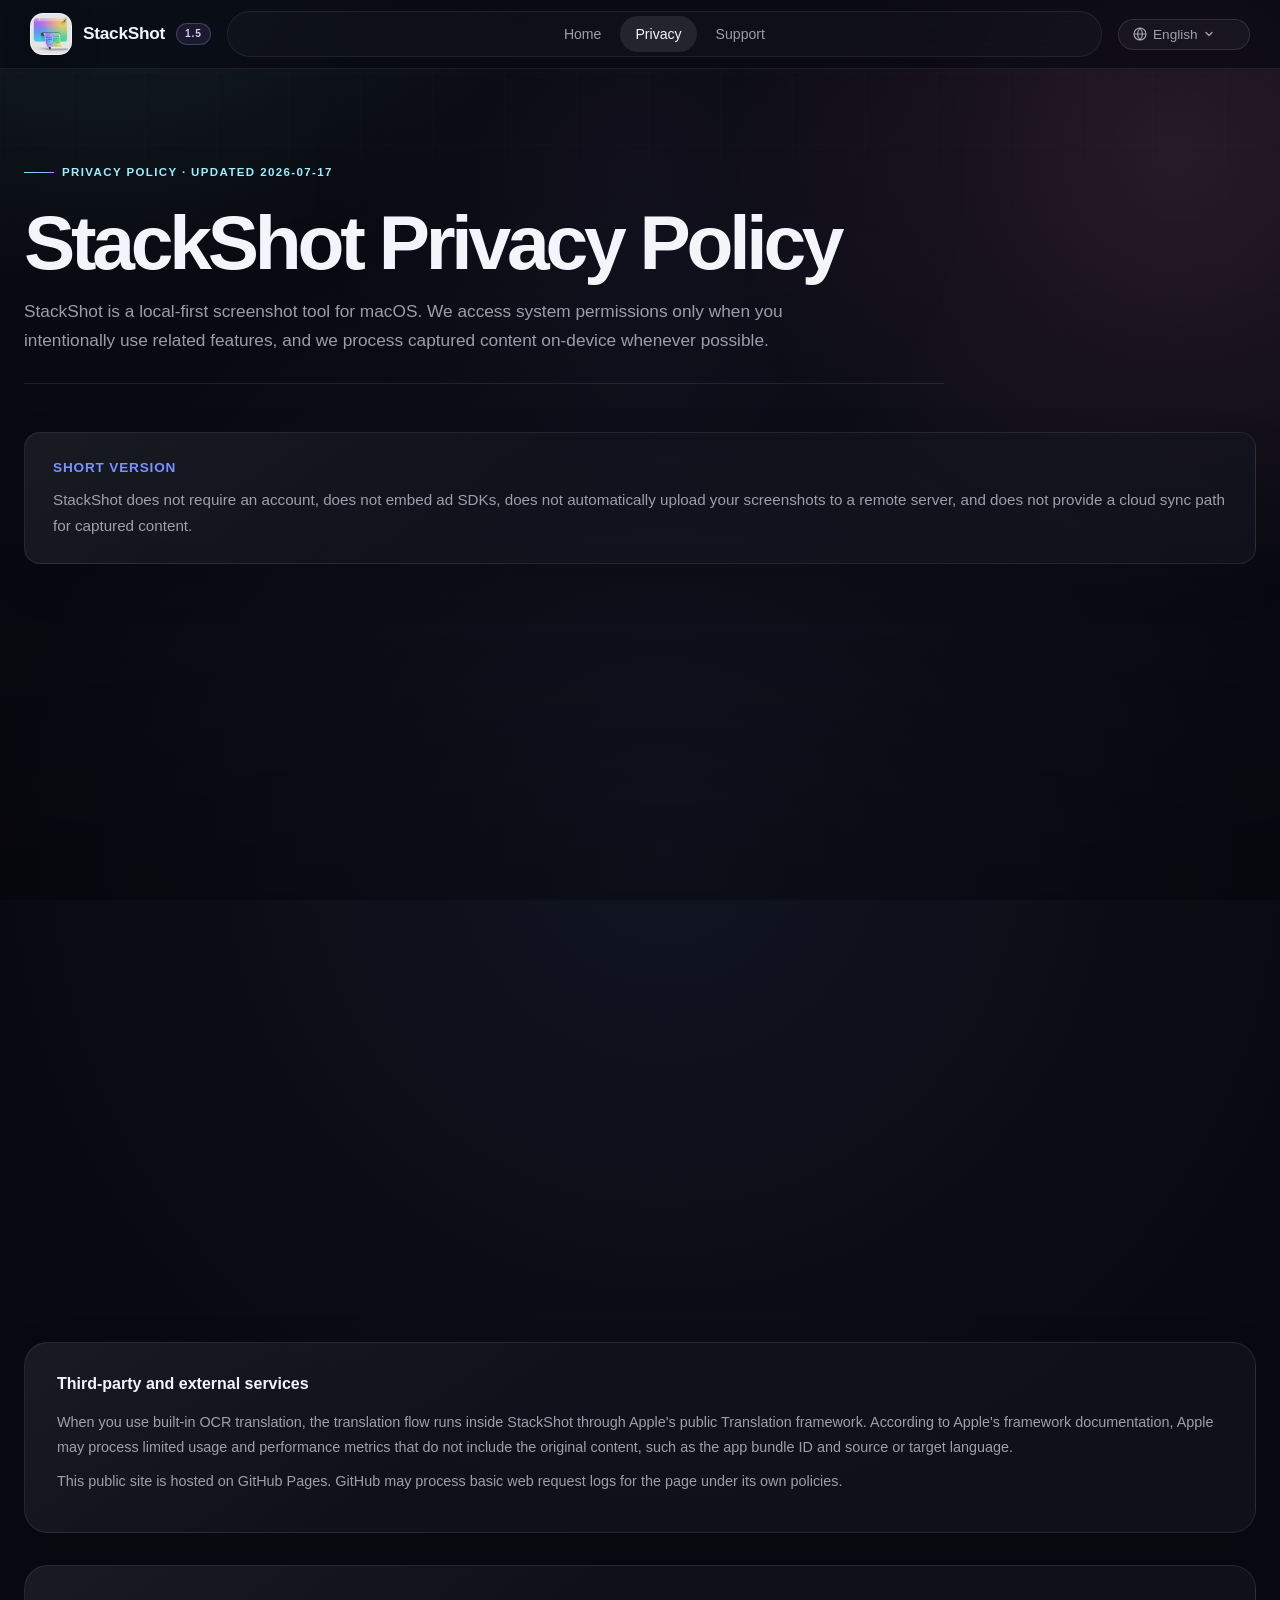
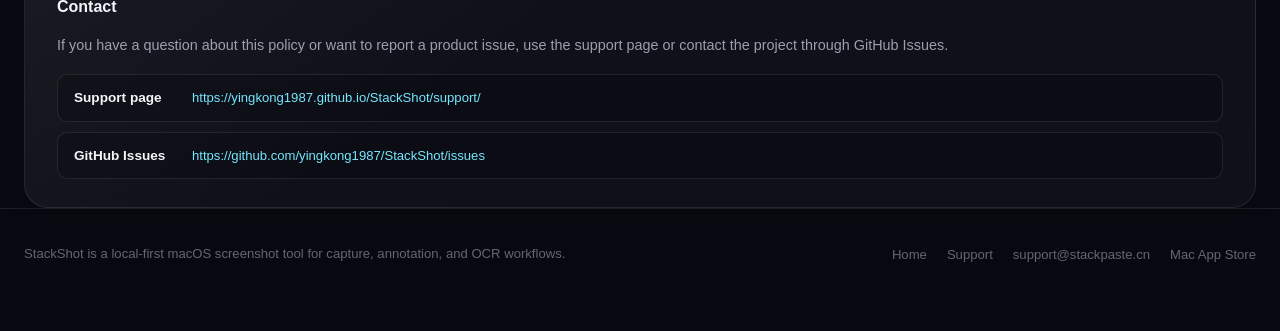
==== commit 34629948: "feat(site): 三 App 统一支持站点改造 ## 背景 Apple App Store 审核 Guideline 1.5 拒绝 StackShot，理由是 Support URL (ying" ====
--- a/docs/privacy/index.html
+++ b/docs/privacy/index.html
@@ -3,307 +3,41 @@
 <head>
   <meta charset="utf-8">
   <meta name="viewport" content="width=device-width, initial-scale=1">
-  <meta name="description" content="General developer privacy policy covering StackPaste, StackShot (iStackShot) and ShadowGuessKids by Qin Yao.">
-  <title>Qin Yao | 开发者隐私政策 / Developer Privacy Policy</title>
+  <title>StackShot Privacy Policy — moved</title>
+  <meta name="robots" content="noindex">
+  <link rel="canonical" href="https://yingkong1987.github.io/StackShot/stackshot/privacy/">
+  <meta http-equiv="refresh" content="0; url=../stackshot/privacy/">
   <link rel="stylesheet" href="../assets/site.css">
-  <script defer src="../assets/site.js"></script>
+  <style>
+    .redirect-wrap {
+      min-height: 70vh; display: flex; flex-direction: column;
+      align-items: center; justify-content: center; gap: 14px;
+      text-align: center; padding: 40px 20px;
+    }
+    .redirect-wrap h1 { font-size: 1.35rem; margin: 0; }
+    .redirect-wrap p { margin: 0; color: rgba(224,226,240,0.68); }
+    .redirect-wrap a { color: #75e7ff; font-weight: 600; }
+  </style>
 </head>
-<body data-page="privacy" data-title-zh-Hans="Qin Yao | 开发者隐私政策" data-title-zh-Hant="Qin Yao | 開發者隱私權政策" data-title-en="Qin Yao | Developer Privacy Policy" data-title-ja="Qin Yao | 開発者プライバシーポリシー">
+<body>
   <div class="page-shell">
-    <header class="topbar">
-      <a class="brand" href="../" data-lang-link>
-        <span class="brand-logo"><img src="../assets/stackshot-logo.png" alt="StackShot logo"></span>
-        <span class="brand-wordmark">Qin Yao</span>
-      </a>
-      <nav class="site-nav" aria-label="Primary">
-        <a class="nav-link" href="../" data-lang-link data-copy-key="home">Home</a>
-        <a class="nav-link" href="./" data-lang-link data-copy-key="privacy" aria-current="page">Privacy</a>
-        <a class="nav-link" href="../support/" data-lang-link data-copy-key="support">Support</a>
-      </nav>
-      <div class="lang-switcher" data-language-switcher role="group" aria-label="Switch language">
-        <button class="language-button" type="button" data-set-lang="zh-Hans">简</button>
-        <button class="language-button" type="button" data-set-lang="zh-Hant">繁</button>
-        <button class="language-button" type="button" data-set-lang="en">EN</button>
-        <button class="language-button" type="button" data-set-lang="ja">JA</button>
-        <button class="language-button" type="button" data-set-lang="fr">FR</button>
-        <button class="language-button" type="button" data-set-lang="de">DE</button>
-        <button class="language-button" type="button" data-set-lang="es-ES">ES</button>
-        <button class="language-button" type="button" data-set-lang="ko">KO</button>
-        <button class="language-button" type="button" data-set-lang="pt-BR">PT</button>
-        <button class="language-button" type="button" data-set-lang="ru">RU</button>
-        <button class="language-button" type="button" data-set-lang="ar">AR</button>
+    <main class="page-inner">
+      <div class="redirect-wrap">
+        <div class="eyebrow">Page moved</div>
+        <h1>StackShot Privacy Policy has moved</h1>
+        <p>This page now lives at a new address. You will be redirected automatically.</p>
+        <p>
+          <a href="../stackshot/privacy/">
+            Continue to StackShot Privacy Policy
+          </a>
+        </p>
+        <p>
+          Questions about privacy? Email
+          <a href="mailto:support@stackpaste.cn?subject=StackShot%20Privacy">support@stackpaste.cn</a>
+          — we usually reply within 1–2 business days.
+        </p>
       </div>
-    </header>
-
-    <main>
-      <!-- ===================== zh-Hans ===================== -->
-      <section class="lang-panel" data-lang-panel="zh-Hans" hidden>
-        <div class="page-heading">
-          <div class="eyebrow">隐私政策 · 更新于 2026-07-22</div>
-          <h1>开发者隐私政策</h1>
-          <p>本隐私政策适用于独立开发者 Qin Yao（姚勤）旗下的应用，包括 StackPaste（剪贴板与片段管理）、StackShot / iStackShot（截图工具）与影子猜猜乐 / ShadowGuessKids（儿童猜物游戏）。这些应用遵循同一原则：尽量在你的设备本机处理内容，不内置广告或跟踪，也不会把你的个人内容发送到开发者服务器。</p>
-        </div>
-        <section class="page-layout">
-          <article class="callout">
-            <strong>简要结论</strong>
-            <p>上述应用均不要求创建账户即可使用核心功能，均不集成广告或统计分析 SDK，且默认不会把你的剪贴板、截图或儿童相关的录音/视频上传到开发者运营的服务器。</p>
-          </article>
-          <div class="policy-grid">
-            <article class="policy-block">
-              <h2>我们开发的应用</h2>
-              <ul class="policy-list">
-                <li>StackPaste：macOS 剪贴板与片段管理工具。</li>
-                <li>StackShot / iStackShot：macOS 本地优先的截图与长截图工具。</li>
-                <li>影子猜猜乐 / ShadowGuessKids：iOS 儿童猜物游戏。</li>
-              </ul>
-            </article>
-            <article class="policy-block">
-              <h2>通用原则</h2>
-              <ul class="policy-list">
-                <li>数据尽量在你的设备本机处理，不上传开发者服务器。</li>
-                <li>使用核心功能不需要注册账户。</li>
-                <li>不内置广告或用户行为统计分析 SDK。</li>
-                <li>不会把你的个人内容发送到开发者运营的服务器。</li>
-              </ul>
-            </article>
-            <article class="policy-block">
-              <h2>各应用的数据与权限</h2>
-              <ul class="policy-list">
-                <li><strong>StackPaste：</strong>剪贴板历史默认保存在本机加密数据库（SQLCipher）中。若你开启 iCloud 同步，片段会先加密再同步到你自己的 iCloud 账户（CloudKit），密钥仅存在于你的设备，开发者无法读取。OCR 在设备端完成；内购与订阅由 Apple 处理。</li>
-                <li><strong>StackShot / iStackShot：</strong>仅在截图、长截图及后续编辑 / OCR 时使用屏幕录制权限；辅助功能为可选权限。编辑、OCR 与图像处理默认在本机完成；“识别并翻译”通过 Apple 官方 Translation 框架在应用内完成。</li>
-                <li><strong>影子猜猜乐 / ShadowGuessKids：</strong>纯离线单机游戏。只有在你选择“视频语音”模式并授权后，才会使用摄像头与麦克风，且仅用于设备上的实时特效、答题与用户主动开始的录像，不会离开设备；语音识别在设备端完成，不使用网络识别；录像仅暂存本机临时目录，只有你主动“保存到相册”后才离开应用临时区；应用设置仅保存在本机。</li>
-              </ul>
-            </article>
-            <article class="policy-block">
-              <h2>我们不会做的事</h2>
-              <ul class="policy-list">
-                <li>不会要求注册账户来使用基本功能。</li>
-                <li>不会内置把你的数据自动上传到开发者服务器的逻辑。</li>
-                <li>不会出售你的剪贴板、截图、录音、视频或使用习惯数据。</li>
-                <li>不会在儿童应用中投放广告或进行个性化跟踪。</li>
-              </ul>
-            </article>
-          </div>
-          <article class="page-panel">
-            <h2>第三方与外部服务</h2>
-            <p>StackPaste 可选的 iCloud 同步使用 Apple CloudKit，相关数据保存在你自己的 iCloud 账户中，由 Apple 依据其隐私政策处理。</p>
-            <p>内置的 OCR / 翻译使用 Apple 官方框架。根据 Apple 的框架说明，Apple 可能处理不包含原文内容的使用与性能指标，例如 App Bundle ID 与源 / 目标语言。</p>
-            <p>本公开页面托管于 GitHub Pages。访问本页面时，GitHub 可能依据其自身政策处理基础的网页请求日志。</p>
-          </article>
-          <article class="page-panel">
-            <h2>联系我们</h2>
-            <p>如果你对本隐私政策有疑问，或需要提交与使用体验相关的问题，请访问支持页或通过 GitHub Issues 联系。</p>
-            <div class="quick-links">
-              <div class="link-card"><strong>支持页</strong><a href="https://yingkong1987.github.io/StackShot/support/">https://yingkong1987.github.io/StackShot/support/</a></div>
-              <div class="link-card"><strong>GitHub Issues</strong><a href="https://github.com/yingkong1987/StackShot/issues">https://github.com/yingkong1987/StackShot/issues</a></div>
-            </div>
-          </article>
-        </section>
-      </section>
-
-      <!-- ===================== zh-Hant ===================== -->
-      <section class="lang-panel" data-lang-panel="zh-Hant" hidden>
-        <div class="page-heading">
-          <div class="eyebrow">隱私權政策 · 更新於 2026-07-22</div>
-          <h1>開發者隱私權政策</h1>
-          <p>本隱私權政策適用於獨立開發者 Qin Yao（姚勤）旗下的應用，包括 StackPaste（剪貼簿與片段管理）、StackShot / iStackShot（截圖工具）與影子猜猜樂 / ShadowGuessKids（兒童猜物遊戲）。這些應用遵循同一原則：盡量在你的裝置本機處理內容，不內建廣告或追蹤，也不會把你的個人內容傳送到開發者伺服器。</p>
-        </div>
-        <section class="page-layout">
-          <article class="callout">
-            <strong>簡要結論</strong>
-            <p>上述應用均不要求建立帳號即可使用核心功能，均不整合廣告或統計分析 SDK，且預設不會把你的剪貼簿、截圖或兒童相關的錄音 / 影片上傳到開發者營運的伺服器。</p>
-          </article>
-          <div class="policy-grid">
-            <article class="policy-block">
-              <h2>我們開發的應用</h2>
-              <ul class="policy-list">
-                <li>StackPaste：macOS 剪貼簿與片段管理工具。</li>
-                <li>StackShot / iStackShot：macOS 本機優先的截圖與長截圖工具。</li>
-                <li>影子猜猜樂 / ShadowGuessKids：iOS 兒童猜物遊戲。</li>
-              </ul>
-            </article>
-            <article class="policy-block">
-              <h2>通用原則</h2>
-              <ul class="policy-list">
-                <li>資料盡量在你的裝置本機處理，不上傳開發者伺服器。</li>
-                <li>使用核心功能不需要註冊帳號。</li>
-                <li>不內建廣告或用戶行為統計分析 SDK。</li>
-                <li>不會把你的個人內容傳送到開發者營運的伺服器。</li>
-              </ul>
-            </article>
-            <article class="policy-block">
-              <h2>各應用的資料與權限</h2>
-              <ul class="policy-list">
-                <li><strong>StackPaste：</strong>剪貼簿歷史預設保存在本機加密資料庫（SQLCipher）中。若你開啟 iCloud 同步，片段會先加密再同步到你自己的 iCloud 帳戶（CloudKit），金鑰僅存在於你的裝置，開發者無法讀取。OCR 在裝置端完成；內購與訂閱由 Apple 處理。</li>
-                <li><strong>StackShot / iStackShot：</strong>僅在截圖、長截圖及後續編輯 / OCR 時使用螢幕錄製權限；輔助功能為可選權限。編輯、OCR 與影像處理預設在本機完成；「辨識並翻譯」透過 Apple 官方 Translation 框架在應用內完成。</li>
-                <li><strong>影子猜猜樂 / ShadowGuessKids：</strong>純離線單機遊戲。只有當你選擇「影片語音」模式並授權後，才會使用鏡頭與麥克風，且僅用於裝置上的即時特效、答題與用戶主動開始的錄影，不會離開裝置；語音辨識在裝置端完成，不使用網路辨識；錄影僅暫存本機臨時目錄，只有你主動「儲存到相簿」後才離開應用臨時區；應用設定僅保存在本機。</li>
-              </ul>
-            </article>
-            <article class="policy-block">
-              <h2>我們不會做的事</h2>
-              <ul class="policy-list">
-                <li>不會要求註冊帳號來使用基本功能。</li>
-                <li>不會內建把你的資料自動上傳到開發者伺服器的邏輯。</li>
-                <li>不會出售你的剪貼簿、截圖、錄音、影片或使用習慣資料。</li>
-                <li>不會在兒童應用中投放廣告或進行個人化追蹤。</li>
-              </ul>
-            </article>
-          </div>
-          <article class="page-panel">
-            <h2>第三方與外部服務</h2>
-            <p>StackPaste 選用的 iCloud 同步使用 Apple CloudKit，相關資料保存在你自己的 iCloud 帳戶中，由 Apple 依其隱私權政策處理。</p>
-            <p>內建的 OCR / 翻譯使用 Apple 官方框架。依 Apple 說明，Apple 可能處理不包含原文內容的使用與效能指標，例如 App Bundle ID 與來源 / 目標語言。</p>
-            <p>本公開頁面託管於 GitHub Pages。造訪本頁面時，GitHub 可能依其政策處理基礎的網頁請求日誌。</p>
-          </article>
-          <article class="page-panel">
-            <h2>聯絡我們</h2>
-            <p>如果你對這份隱私權政策有疑問，或需要提交與使用體驗相關的問題，請造訪支援頁，或透過 GitHub Issues 聯絡。</p>
-            <div class="quick-links">
-              <div class="link-card"><strong>支援頁</strong><a href="https://yingkong1987.github.io/StackShot/support/">https://yingkong1987.github.io/StackShot/support/</a></div>
-              <div class="link-card"><strong>GitHub Issues</strong><a href="https://github.com/yingkong1987/StackShot/issues">https://github.com/yingkong1987/StackShot/issues</a></div>
-            </div>
-          </article>
-        </section>
-      </section>
-
-      <!-- ===================== en ===================== -->
-      <section class="lang-panel" data-lang-panel="en" hidden>
-        <div class="page-heading">
-          <div class="eyebrow">Privacy policy · Updated 2026-07-22</div>
-          <h1>Developer Privacy Policy</h1>
-          <p>This privacy policy covers the apps published by the independent developer Qin Yao (姚勤), including StackPaste (clipboard &amp; snippet manager), StackShot / iStackShot (screenshot tool), and ShadowGuessKids (影子猜猜乐, a kids' guessing game). These apps follow the same principle: process your content on your device whenever possible, include no advertising or tracking, and never send your personal content to a developer-operated server.</p>
-        </div>
-        <section class="page-layout">
-          <article class="callout">
-            <strong>Short version</strong>
-            <p>None of these apps require an account for core features, none embed advertising or analytics SDKs, and by default they do not upload your clipboard, screenshots, or children's audio/video to a developer-operated server.</p>
-          </article>
-          <div class="policy-grid">
-            <article class="policy-block">
-              <h2>Our apps</h2>
-              <ul class="policy-list">
-                <li>StackPaste: a clipboard and snippet manager for macOS.</li>
-                <li>StackShot / iStackShot: a local-first screenshot and scrolling-capture tool for macOS.</li>
-                <li>ShadowGuessKids (影子猜猜乐): a kids' guessing game for iOS.</li>
-              </ul>
-            </article>
-            <article class="policy-block">
-              <h2>Common principles</h2>
-              <ul class="policy-list">
-                <li>Your data is processed on your device and is not uploaded to a developer server.</li>
-                <li>Core features work without creating an account.</li>
-                <li>We do not embed advertising or user-behavior analytics SDKs.</li>
-                <li>We do not send your personal content to a developer-operated server.</li>
-              </ul>
-            </article>
-            <article class="policy-block">
-              <h2>Data &amp; permissions per app</h2>
-              <ul class="policy-list">
-                <li><strong>StackPaste:</strong> Clipboard history is stored in an encrypted local database (SQLCipher). If you enable iCloud sync, snippets are encrypted before syncing to your own iCloud account (CloudKit); the key exists only on your devices, so the developer cannot read them. OCR runs on-device. In-app purchases and subscriptions are handled by Apple.</li>
-                <li><strong>StackShot / iStackShot:</strong> Screen Recording is used only for screenshots, scrolling capture, and later editing or OCR; Accessibility is an optional permission. Editing, OCR, and image processing run locally. "Recognize &amp; Translate" uses Apple's built-in Translation framework in-app.</li>
-                <li><strong>ShadowGuessKids (影子猜猜乐):</strong> A fully offline single-player game. The camera and microphone are used only when you choose the "video voice" mode and grant permission, and only for on-device real-time effects, answering, and user-initiated recording; nothing leaves the device. Speech recognition runs on-device with no network fallback. Recordings stay in a local temporary directory and leave the app's temp area only when you choose "Save to Photos". App settings are stored locally.</li>
-              </ul>
-            </article>
-            <article class="policy-block">
-              <h2>What we do not do</h2>
-              <ul class="policy-list">
-                <li>We do not require an account for basic features.</li>
-                <li>We do not ship logic that auto-uploads your data to a developer server.</li>
-                <li>We do not sell your clipboard data, screenshots, recordings, video, or usage habits.</li>
-                <li>We do not show ads or personalized tracking in kids' apps.</li>
-              </ul>
-            </article>
-          </div>
-          <article class="page-panel">
-            <h2>Third-party and external services</h2>
-            <p>StackPaste's optional iCloud sync uses Apple CloudKit; the synced data lives in your own iCloud account and is handled by Apple under its privacy policy.</p>
-            <p>Built-in OCR / translation uses Apple's official frameworks. According to Apple's documentation, Apple may process limited usage and performance metrics that do not include the original content, such as the app bundle ID and source or target language.</p>
-            <p>This public site is hosted on GitHub Pages. GitHub may process basic web request logs for the page under its own policies.</p>
-          </article>
-          <article class="page-panel">
-            <h2>Contact</h2>
-            <p>If you have a question about this policy or want to report a product issue, use the support page or contact the project through GitHub Issues.</p>
-            <div class="quick-links">
-              <div class="link-card"><strong>Support page</strong><a href="https://yingkong1987.github.io/StackShot/support/">https://yingkong1987.github.io/StackShot/support/</a></div>
-              <div class="link-card"><strong>GitHub Issues</strong><a href="https://github.com/yingkong1987/StackShot/issues">https://github.com/yingkong1987/StackShot/issues</a></div>
-            </div>
-          </article>
-        </section>
-      </section>
-
-      <!-- ===================== ja ===================== -->
-      <section class="lang-panel" data-lang-panel="ja" hidden>
-        <div class="page-heading">
-          <div class="eyebrow">プライバシーポリシー · 更新日 2026-07-22</div>
-          <h1>開発者プライバシーポリシー</h1>
-          <p>本ポリシーは、独立開発者 Qin Yao（姚勤）が公開するアプリ、StackPaste（クリップボード・スニペット管理）、StackShot / iStackShot（スクリーンショットツール）、ShadowGuessKids（影子猜猜乐、子ども向けクイズゲーム）に適用されます。これらのアプリは同じ方針に従います。お客様のコンテンツは可能な限りデバイス上で処理され、広告や追跡は組み込まず、個人データを開発者サーバーへ送信することはありません。</p>
-        </div>
-        <section class="page-layout">
-          <article class="callout">
-            <strong>要点</strong>
-            <p>いずれのアプリも基本機能にアカウントは不要で、広告や分析 SDK を組み込まず、クリップボード・スクリーンショット・子どもの音声 / 動画を開発者サーバーへアップロードすることはありません。</p>
-          </article>
-          <div class="policy-grid">
-            <article class="policy-block">
-              <h2>開発しているアプリ</h2>
-              <ul class="policy-list">
-                <li>StackPaste：macOS 用クリップボード・スニペット管理ツール。</li>
-                <li>StackShot / iStackShot：macOS 向けローカル優先のスクリーンショット・スクロールキャプチャツール。</li>
-                <li>ShadowGuessKids（影子猜猜乐）：iOS 向け子ども用クイズゲーム。</li>
-              </ul>
-            </article>
-            <article class="policy-block">
-              <h2>共通の方針</h2>
-              <ul class="policy-list">
-                <li>データは可能な限りデバイス上で処理し、開発者サーバーへはアップロードしません。</li>
-                <li>基本機能はアカウント登録なしで利用できます。</li>
-                <li>広告やユーザー行動分析 SDK は組み込みません。</li>
-                <li>個人コンテンツを開発者サーバーへ送信することはありません。</li>
-              </ul>
-            </article>
-            <article class="policy-block">
-              <h2>アプリごとのデータと権限</h2>
-              <ul class="policy-list">
-                <li><strong>StackPaste：</strong>クリップボード履歴は本機の暗号化データベース（SQLCipher）に保存されます。iCloud 同期を有効にした場合、スニペットは暗号化されてからお客様自身の iCloud アカウント（CloudKit）に同期され、鍵はデバイスのみに存在するため開発者は読み取れません。OCR はデバイス上で実行され、インアプリ購入は Apple が処理します。</li>
-                <li><strong>StackShot / iStackShot：</strong>画面収録権限はスクリーンショット・スクロールキャプチャとその後の編集 / OCR 時のみ使用し、アクセシビリティは任意の権限です。編集・OCR・画像処理は原則として本機で完了し、「認識して翻訳」は Apple の翻訳フレームワークをアプリ内で使用します。</li>
-                <li><strong>ShadowGuessKids（影子猜猜乐）：</strong>完全オフラインの単体ゲームです。「ビデオ音声」モードを選択して許可した場合のみカメラとマイクを使用し、デバイス上のリアルタイム効果・回答・ユーザーが開始した録画に限定され、デバイス外へ出ることはありません。音声認識はデバイス上で行い、ネットワーク認識は使用しません。録画は本機の一時フォルダにのみ保存され、「写真に保存」を選んだときだけ退避されます。設定は本機にのみ保存されます。</li>
-              </ul>
-            </article>
-            <article class="policy-block">
-              <h2>行わないこと</h2>
-              <ul class="policy-list">
-                <li>基本機能にアカウント作成を求めることはありません。</li>
-                <li>データを開発者サーバーへ自動アップロードするロジックは組み込みません。</li>
-                <li>クリップボード・スクリーンショット・録音・動画・利用履歴を販売することはありません。</li>
-                <li>子ども向けアプリで広告やパーソナライズされた追跡を行うことはありません。</li>
-              </ul>
-            </article>
-          </div>
-          <article class="page-panel">
-            <h2>外部サービスについて</h2>
-            <p>StackPaste の任意の iCloud 同期は Apple CloudKit を使用し、データはお客様自身の iCloud アカウントに保存され、Apple のプライバシーポリシーに従って処理されます。</p>
-            <p>内蔵の OCR / 翻訳は Apple の公式フレームワークを使用します。Apple の説明によれば、Apple は元の内容を含まない利用状況や性能指標（アプリの Bundle ID、元言語 / 対象言語など）を処理する場合があります。</p>
-            <p>この公開サイトは GitHub Pages でホストされています。ページ閲覧時には、GitHub が自社ポリシーに従って基本的な Web リクエストログを処理する場合があります。</p>
-          </article>
-          <article class="page-panel">
-            <h2>お問い合わせ</h2>
-            <p>このポリシーについて質問がある場合や、製品上の問題を報告したい場合は、サポートページまたは GitHub Issues を利用してください。</p>
-            <div class="quick-links">
-              <div class="link-card"><strong>サポートページ</strong><a href="https://yingkong1987.github.io/StackShot/support/">https://yingkong1987.github.io/StackShot/support/</a></div>
-              <div class="link-card"><strong>GitHub Issues</strong><a href="https://github.com/yingkong1987/StackShot/issues">https://github.com/yingkong1987/StackShot/issues</a></div>
-            </div>
-          </article>
-        </section>
-      </section>
     </main>
-
-    <footer class="footer">
-      <p class="footer-note" data-copy-key="footer">Apps by Qin Yao (姚勤). This site is hosted on GitHub Pages.</p>
-      <div class="footer-links">
-        <a href="../" data-lang-link data-copy-key="home">Home</a>
-        <a href="../support/" data-lang-link data-copy-key="support">Support</a>
-      </div>
-    </footer>
   </div>
 </body>
 </html>
--- a/docs/assets/site.css
+++ b/docs/assets/site.css
@@ -2693,3 +2693,76 @@
     transform: none;
   }
 }
+
+/* ── Contact hero  ·  Apple Guideline 1.5 support route ──────────────── */
+.contact-hero {
+  margin: 0 0 28px;
+  padding: 1px;
+  border-radius: var(--radius-xl);
+  background: var(--grad-cta);
+  box-shadow: 0 18px 52px rgba(0, 0, 0, 0.34);
+}
+
+.contact-hero-inner {
+  padding: 30px 32px;
+  border-radius: calc(var(--radius-xl) - 1px);
+  background:
+    linear-gradient(145deg, rgba(117, 231, 255, 0.09) 0%, rgba(181, 140, 255, 0.07) 100%),
+    var(--bg-panel);
+}
+
+.contact-eyebrow {
+  display: inline-block;
+  margin-bottom: 14px;
+  padding: 5px 12px;
+  border: 1px solid var(--cyan-dim);
+  border-radius: 999px;
+  background: var(--cyan-dim);
+  font-size: 0.68rem;
+  font-weight: 700;
+  letter-spacing: 0.16em;
+  color: var(--cyan);
+}
+
+.contact-hero h2 {
+  margin: 0 0 10px;
+  font-size: 1.5rem;
+  font-weight: 800;
+  letter-spacing: -0.01em;
+  color: var(--ink);
+}
+
+.contact-desc {
+  margin: 0 0 20px;
+  font-size: 0.95rem;
+  line-height: 1.7;
+  color: var(--ink-dim);
+}
+
+.contact-hero .button-row {
+  margin: 0;
+}
+
+.contact-email {
+  font-size: 1.05rem !important;
+  font-weight: 700 !important;
+  padding: 14px 26px !important;
+  box-shadow: 0 0 28px rgba(117, 231, 255, 0.26);
+}
+
+.contact-note {
+  margin: 18px 0 0 !important;
+  font-size: 0.85rem !important;
+  line-height: 1.65;
+  color: var(--ink-muted) !important;
+}
+
+@media (max-width: 720px) {
+  .contact-hero-inner {
+    padding: 24px 20px;
+  }
+
+  .contact-hero h2 {
+    font-size: 1.3rem;
+  }
+}
